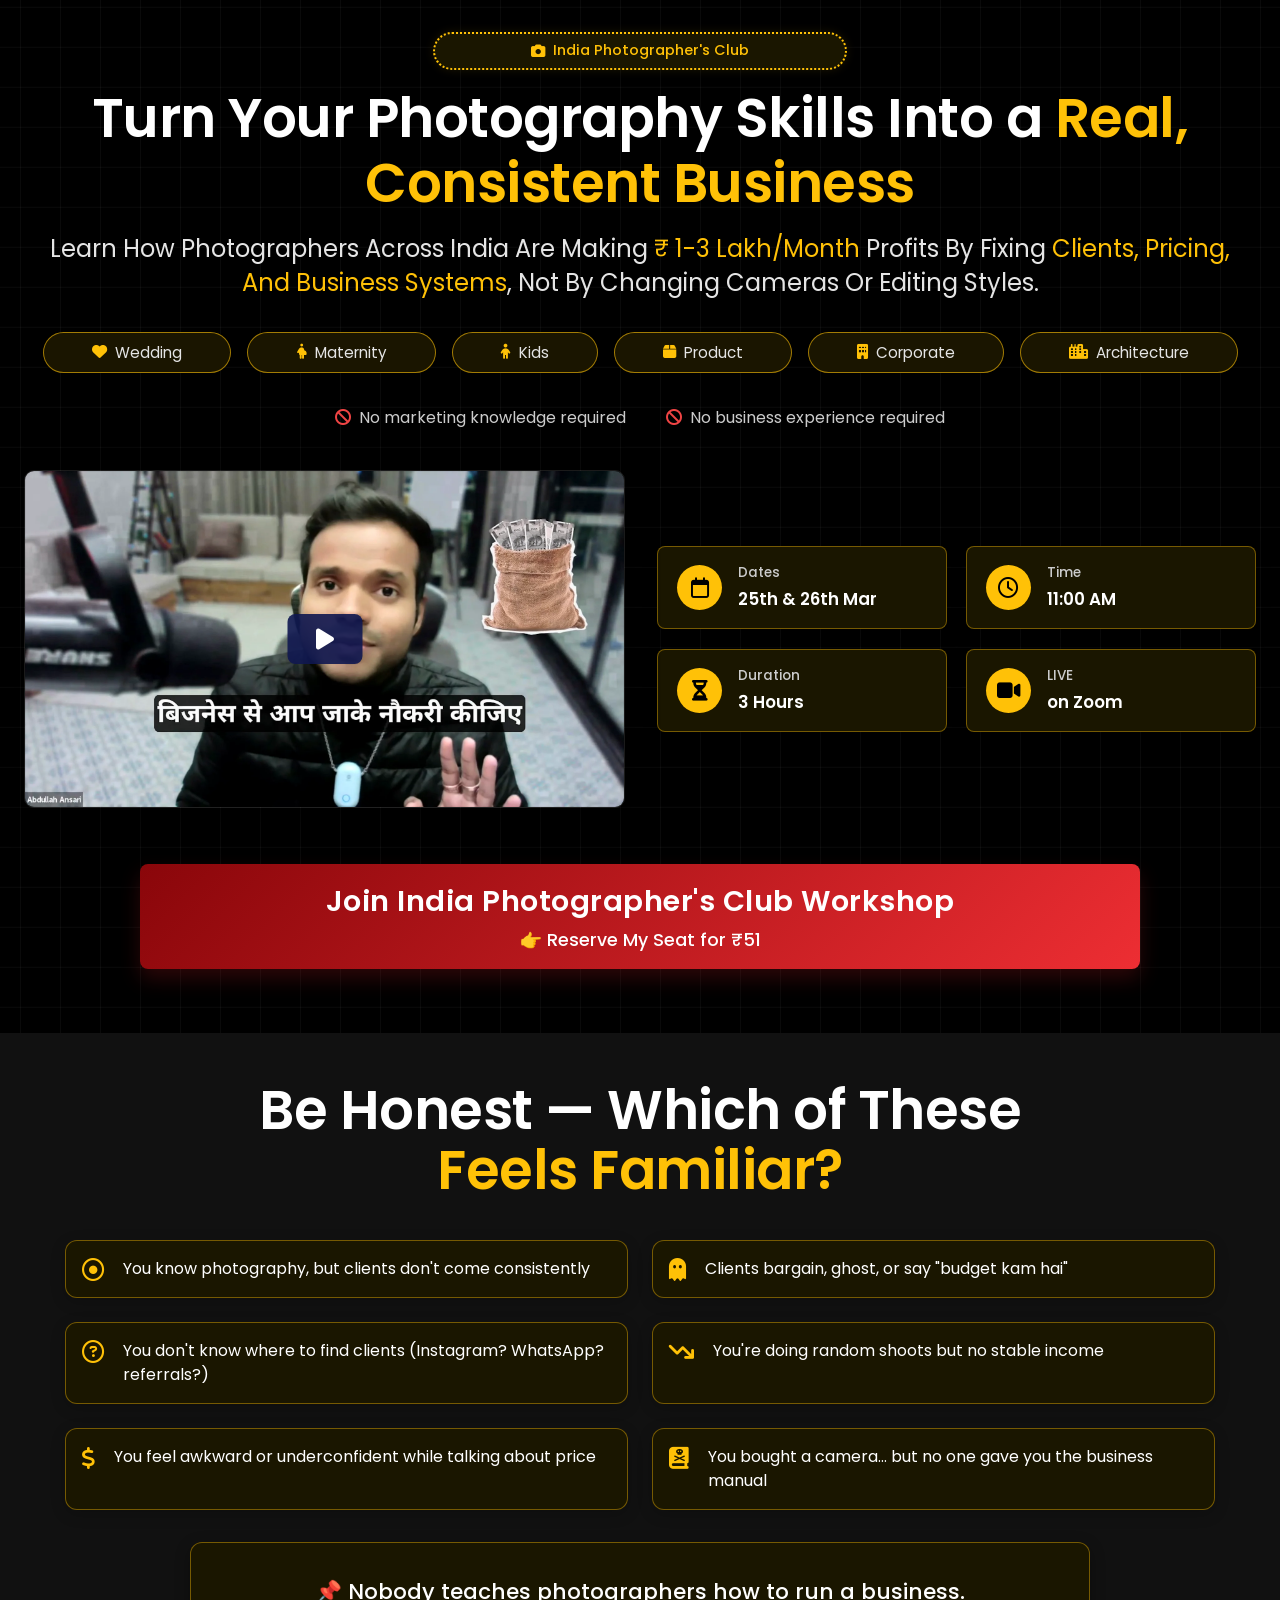
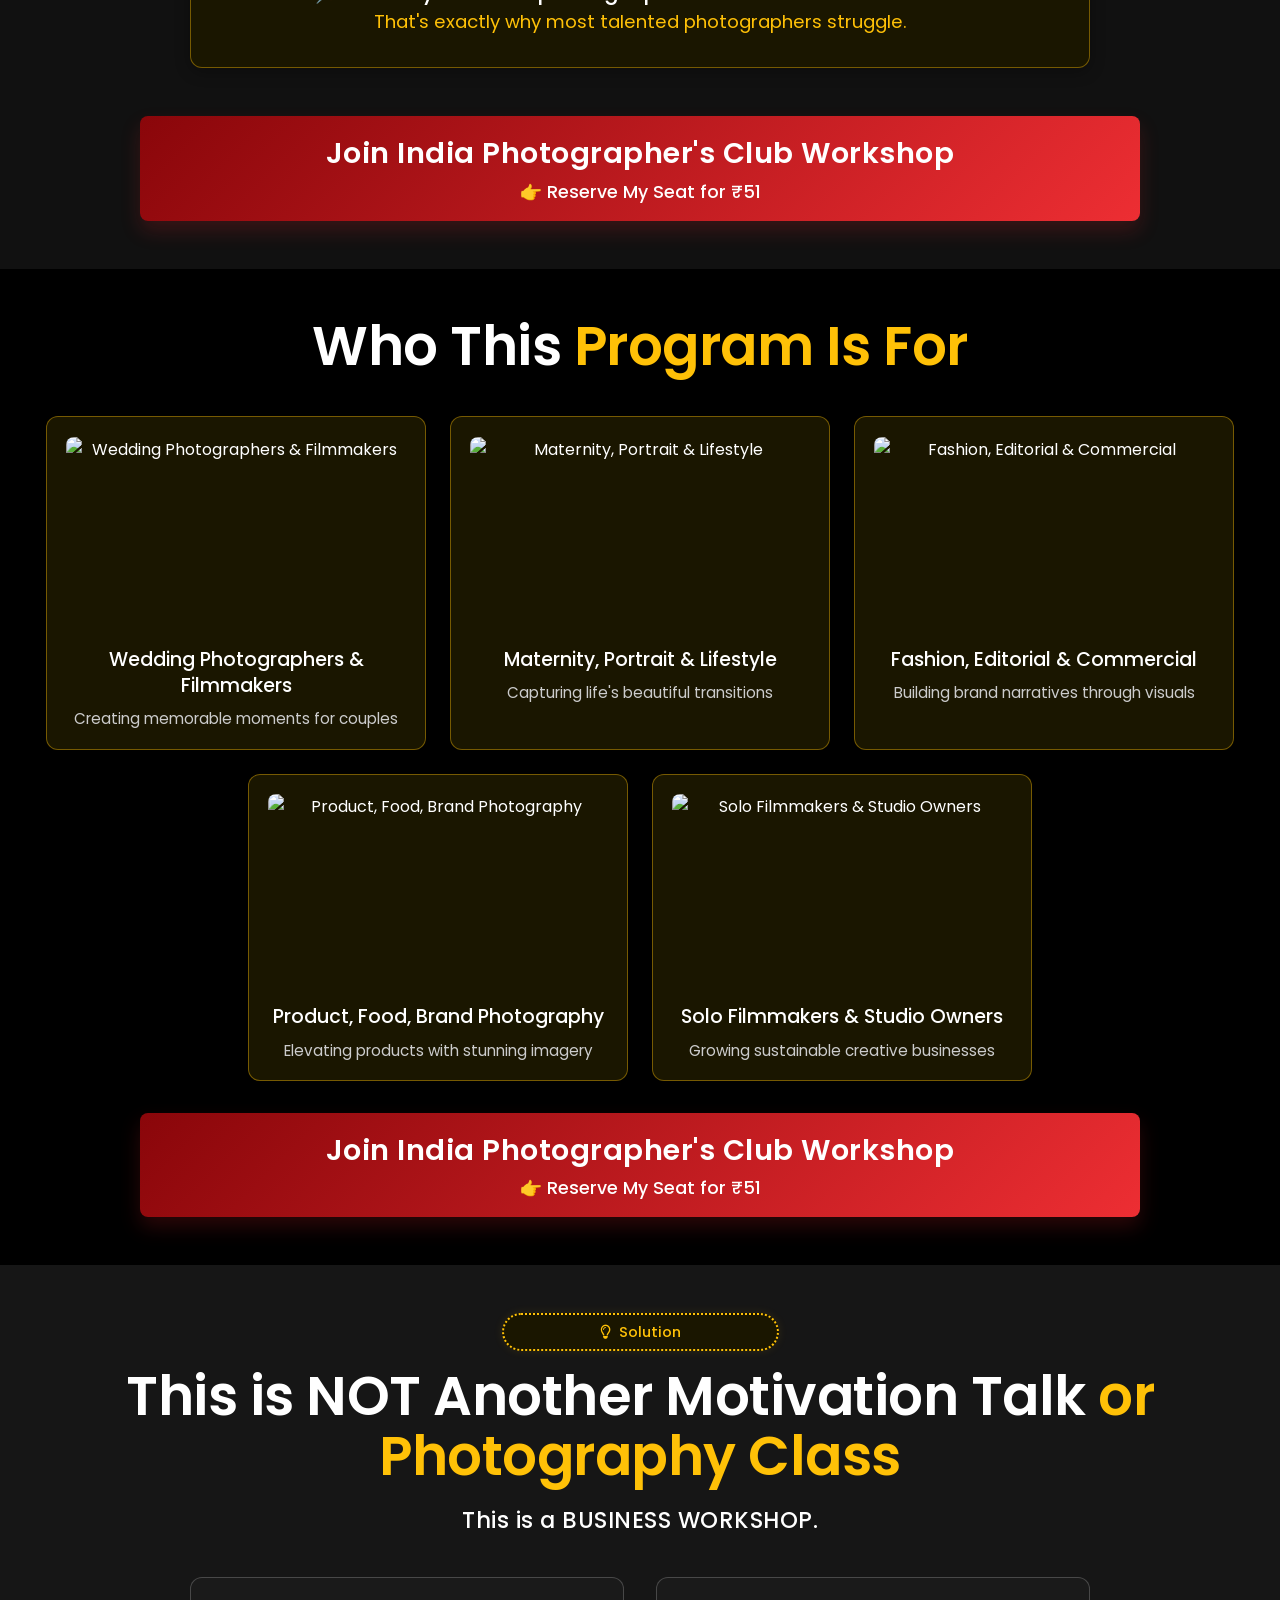
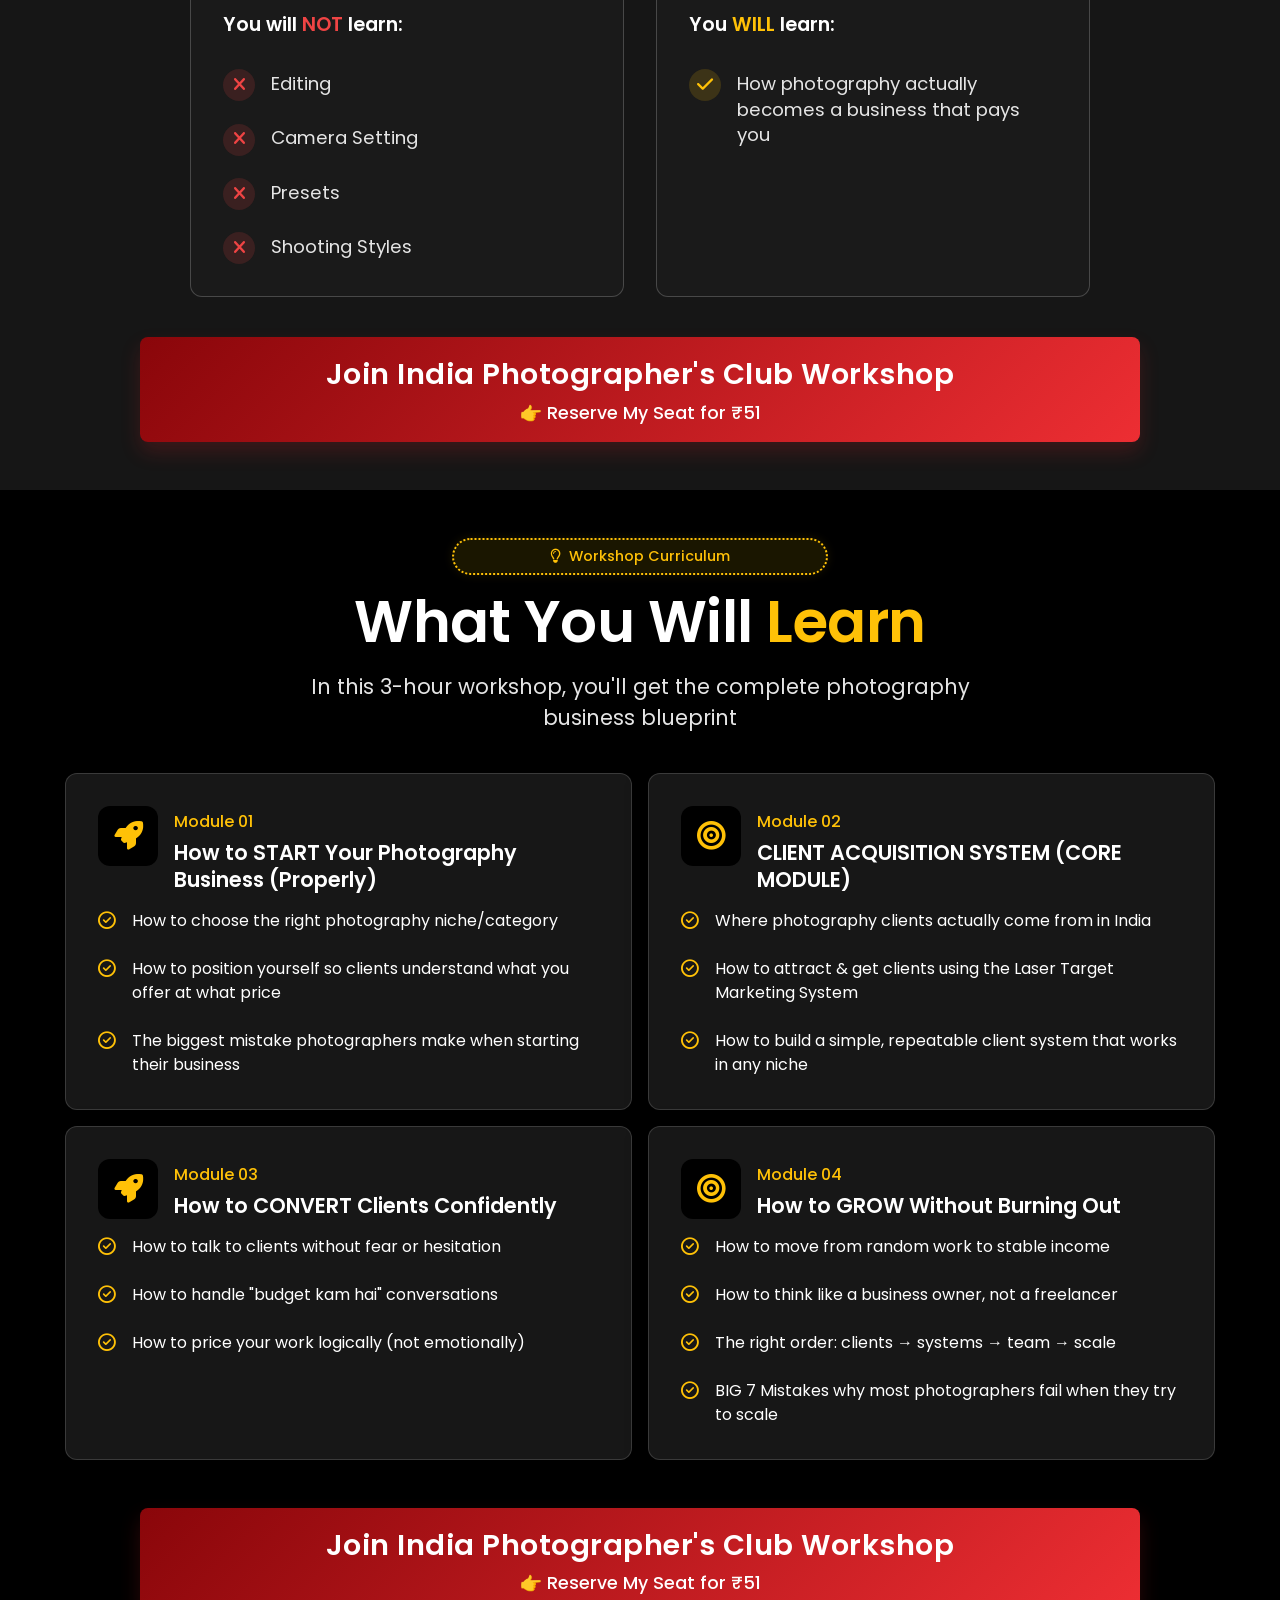
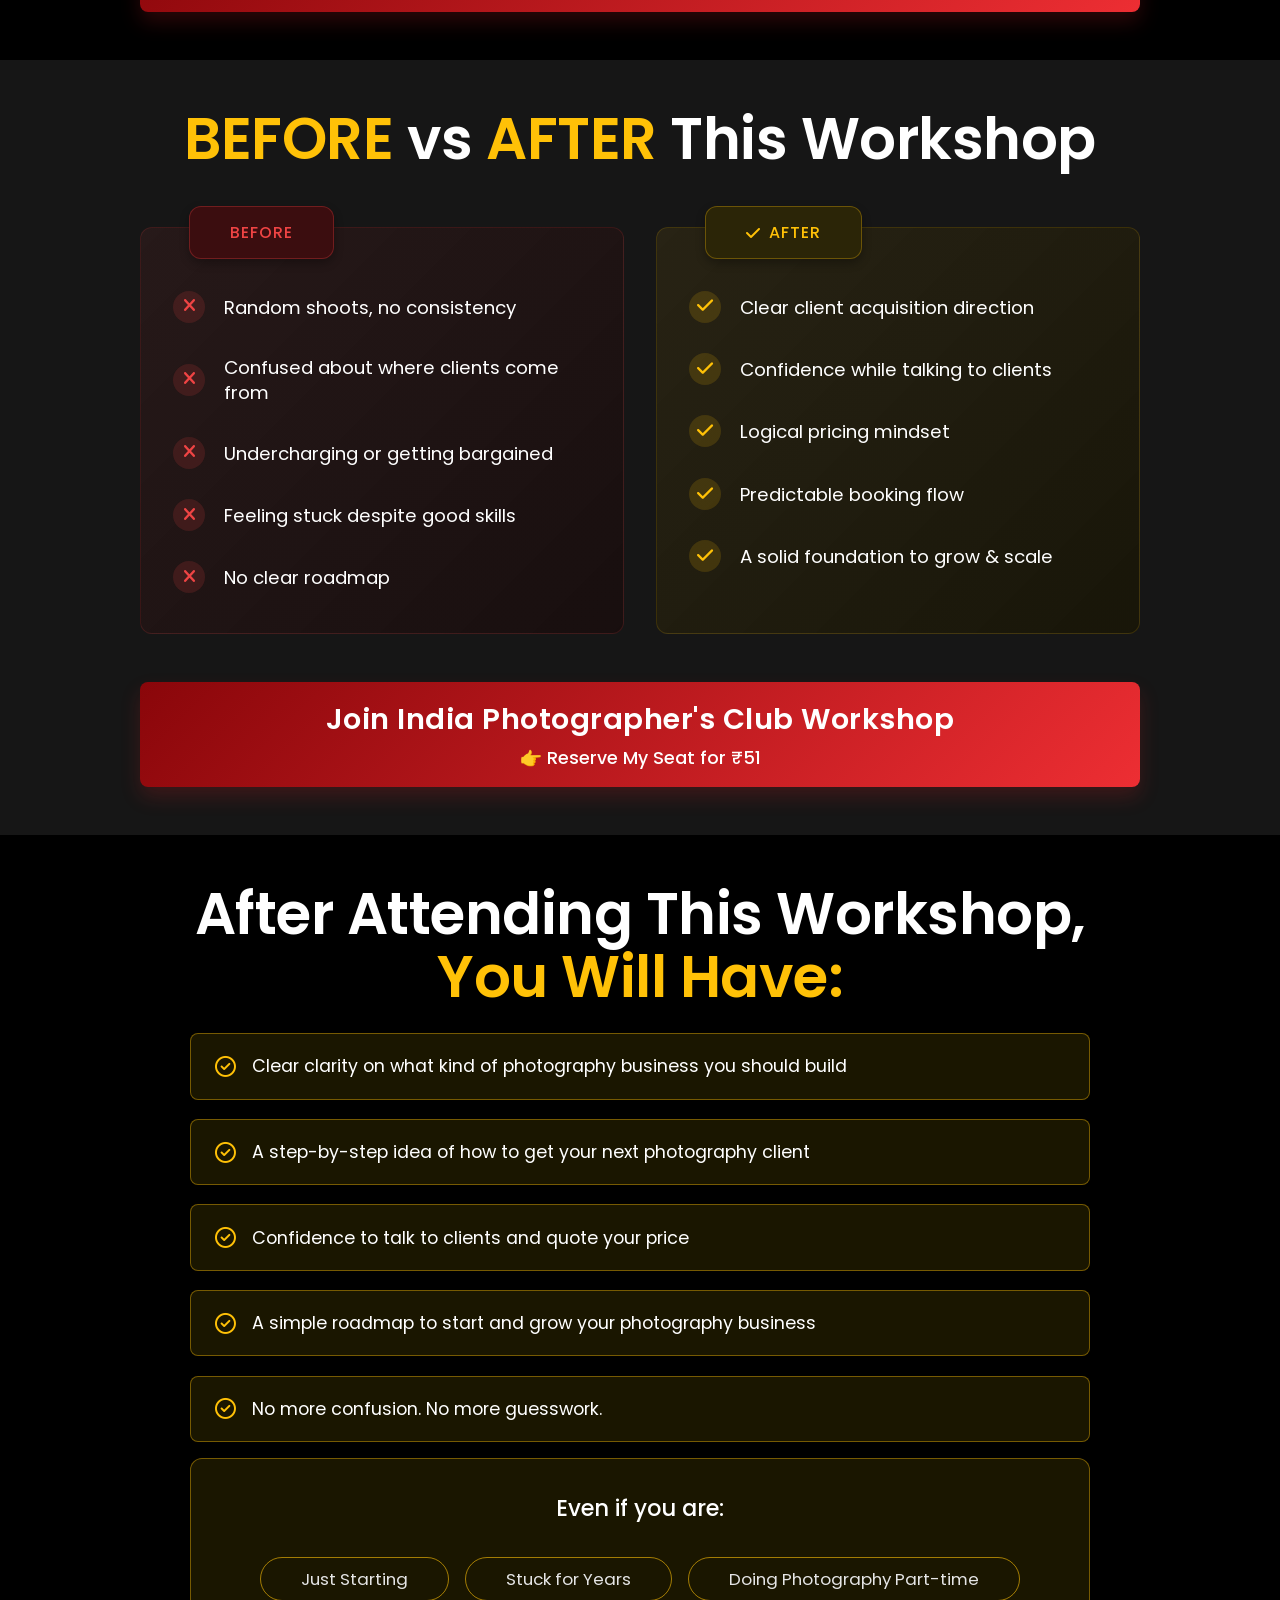
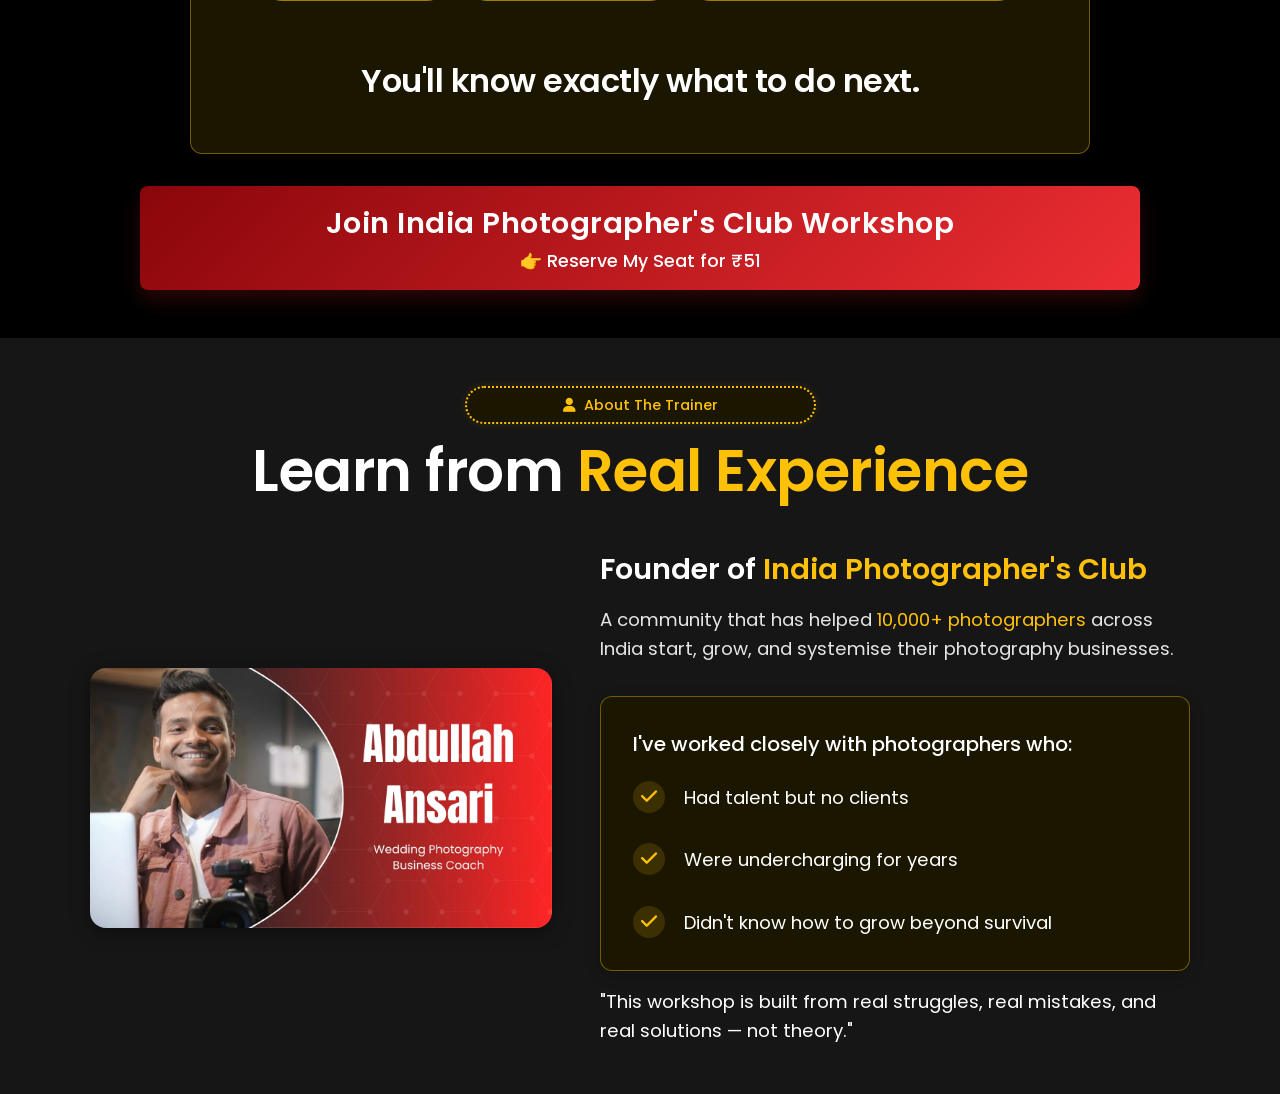
==== index.html @ 617d676e "c" ====
<!DOCTYPE html>
<html lang="en">
<head>
    <meta charset="UTF-8">
    <meta name="viewport" content="width=device-width, initial-scale=1.0">
    <title>India Photographer's Club Workshop</title>
    <!-- Fonts -->
    <link rel="preconnect" href="https://fonts.googleapis.com">
    <link rel="preconnect" href="https://fonts.gstatic.com" crossorigin>
    <link href="https://fonts.googleapis.com/css2?family=Poppins:wght@300;400;500;600;700;800&display=swap" rel="stylesheet">
    <!-- Icons -->
    <link rel="stylesheet" href="https://cdnjs.cloudflare.com/ajax/libs/font-awesome/6.4.0/css/all.min.css">
    <!-- CSS -->
    <link rel="stylesheet" href="style.css">
</head>
<body>
    <header class="hero-section">
        <div class="container">
            <!-- Top Badge -->
            <div class="top-badge">
                <i class="fa-solid fa-camera"></i> India Photographer's Club
            </div>
            
            <!-- Main Heading -->
            <h1 class="main-heading">
                Turn Your Photography Skills Into a <span class="highlight">Real, Consistent Business</span>
            </h1>
            
            <!-- Subheading -->
            <p class="sub-heading">
                Learn How Photographers Across India Are Making <span class="highlight">₹ 1-3 Lakh/Month</span> Profits By Fixing <span class="highlight">Clients, Pricing, And Business Systems</span>, Not By Changing Cameras Or Editing Styles.
            </p>
            
            <!-- Category Chips -->
            <div class="categories">
                <span class="category-chip"><i class="fa-solid fa-heart"></i> Wedding</span>
                <span class="category-chip"><i class="fa-solid fa-person-pregnant"></i> Maternity</span>
                <span class="category-chip"><i class="fa-solid fa-child"></i> Kids</span>
                <span class="category-chip"><i class="fa-solid fa-box"></i> Product</span>
                <span class="category-chip"><i class="fa-solid fa-building"></i> Corporate</span>
                <span class="category-chip"><i class="fa-solid fa-city"></i> Architecture</span>
            </div>
            
            <!-- Requirements / Pointers -->
            <div class="requirements">
                <span class="req-item"><i class="fa-solid fa-ban text-red"></i> No marketing knowledge required</span>
                <span class="req-item"><i class="fa-solid fa-ban text-red"></i> No business experience required</span>
            </div>
            
            <!-- Hero Content: Video & Info Cards -->
            <div class="hero-content">
                <!-- Video Container (Left) -->
                <div class="video-container" id="video-container">
                    <!-- Add your YouTube embed link in the data-video-url attribute below -->
                    <!-- Example: data-video-url="https://www.youtube.com/embed/YOUR_VIDEO_ID" -->
                    <div class="video-thumbnail" id="video-thumbnail" data-video-url="">
                        <!-- Placeholder Image -->
                        <img src="/thumb.webp" alt="Video Placeholder" id="video-placeholder">
                        <div class="play-button" id="play-button">
                            <i class="fa-solid fa-play"></i>
                        </div>
                    </div>
                </div>
                
                <!-- Info Cards (Right) -->
                <div class="info-cards">
                    <div class="info-card">
                        <div class="icon-wrapper"><i class="fa-regular fa-calendar" style="color:#000;"></i></div>
                        <div class="card-text">
                            <span class="label">Dates</span>
                            <span class="value">25th & 26th Mar</span>
                        </div>
                    </div>
                    <div class="info-card">
                        <div class="icon-wrapper"><i class="fa-regular fa-clock" style="color:#000;"></i></div>
                        <div class="card-text">
                            <span class="label">Time</span>
                            <span class="value">11:00 AM</span>
                        </div>
                    </div>
                    <div class="info-card">
                        <div class="icon-wrapper"><i class="fa-solid fa-hourglass-half" style="color:#000;"></i></div>
                        <div class="card-text">
                            <span class="label">Duration</span>
                            <span class="value">3 Hours</span>
                        </div>
                    </div>
                    <div class="info-card">
                        <div class="icon-wrapper"><i class="fa-solid fa-video" style="color:#000;"></i></div>
                        <div class="card-text">
                            <span class="label">LIVE</span>
                            <span class="value">on Zoom</span>
                        </div>
                    </div>
                </div>
            </div>
            
            <!-- CTA Button -->
            <div class="cta-container">
                <button class="cta-button">
                    <span class="btn-title">Join India Photographer's Club Workshop</span>
                    <span class="btn-subtitle">👉 Reserve My Seat for ₹51</span>
                </button>
            </div>
        </div>
    </header>

    <!-- Section 2: Familiar Section -->
    <section class="familiar-section">
        <div class="container container-familiar">
            <h2 class="section-heading">
                Be Honest — Which of These<br>
                <span class="highlight">Feels Familiar?</span>
            </h2>

            <!-- Grid of 6 Cards -->
            <div class="familiar-grid">
                <div class="familiar-card">
                    <i class="fa-regular fa-circle-dot"></i>
                    <p>You know photography, but clients don't come consistently</p>
                </div>
                <div class="familiar-card">
                    <i class="fa-solid fa-ghost"></i>
                    <p>Clients bargain, ghost, or say "budget kam hai"</p>
                </div>
                <div class="familiar-card">
                    <i class="fa-regular fa-circle-question"></i>
                    <p>You don't know where to find clients (Instagram? WhatsApp? referrals?)</p>
                </div>
                <div class="familiar-card">
                    <i class="fa-solid fa-arrow-trend-down"></i>
                    <p>You're doing random shoots but no stable income</p>
                </div>
                <div class="familiar-card">
                    <i class="fa-solid fa-dollar-sign"></i>
                    <p>You feel awkward or underconfident while talking about price</p>
                </div>
                <div class="familiar-card">
                    <i class="fa-solid fa-book-skull"></i>
                    <p>You bought a camera… but no one gave you the business manual</p>
                </div>
            </div>

            <!-- Highlight Box -->
            <div class="highlight-box">
                <p class="box-main">📌 Nobody teaches photographers how to run a business.</p>
                <p class="box-sub">That's exactly why most talented photographers struggle.</p>
            </div>

            <!-- CTA Button -->
            <div class="cta-container" style="margin-top: 2rem;">
                <!-- Reusing the exact same CTA button style -->
                <button class="cta-button">
                    <span class="btn-title">Join India Photographer's Club Workshop</span>
                    <span class="btn-subtitle">👉 Reserve My Seat for ₹51</span>
                </button>
            </div>
        </div>
    </section>

    <!-- Section 3: Who This Program Is For -->
    <section class="who-section">
        <div class="container container-who">
            <h2 class="section-heading">
                Who This <span class="highlight">Program Is For</span>
            </h2>

            <div class="who-grid-wrapper">
                <!-- Card 1 -->
                <div class="who-card">
                    <div class="card-img">
                        <img src="https://images.unsplash.com/photo-1511285560929-80b456fea0bc?auto=format&fit=crop&w=400&q=80" alt="Wedding Photographers & Filmmakers">
                    </div>
                    <div class="card-content">
                        <h3>Wedding Photographers & Filmmakers</h3>
                        <p>Creating memorable moments for couples</p>
                    </div>
                </div>
                <!-- Card 2 -->
                <div class="who-card">
                    <div class="card-img">
                        <img src="https://images.unsplash.com/photo-1531746020798-e6953c6e8e04?auto=format&fit=crop&w=400&q=80" alt="Maternity, Portrait & Lifestyle">
                    </div>
                    <div class="card-content">
                        <h3>Maternity, Portrait & Lifestyle</h3>
                        <p>Capturing life's beautiful transitions</p>
                    </div>
                </div>
                <!-- Card 3 -->
                <div class="who-card">
                    <div class="card-img">
                        <img src="https://images.unsplash.com/photo-1483985988355-763728e1935b?auto=format&fit=crop&w=400&q=80" alt="Fashion, Editorial & Commercial">
                    </div>
                    <div class="card-content">
                        <h3>Fashion, Editorial & Commercial</h3>
                        <p>Building brand narratives through visuals</p>
                    </div>
                </div>
                <!-- Card 4 -->
                <div class="who-card">
                    <div class="card-img">
                        <img src="https://images.unsplash.com/photo-1542038784456-1ea8e935640e?auto=format&fit=crop&w=400&q=80" alt="Product, Food, Brand Photography">
                    </div>
                    <div class="card-content">
                        <h3>Product, Food, Brand Photography</h3>
                        <p>Elevating products with stunning imagery</p>
                    </div>
                </div>
                <!-- Card 5 -->
                <div class="who-card">
                    <div class="card-img">
                        <img src="https://images.unsplash.com/photo-1589133446522-fb3996cdce10?auto=format&fit=crop&w=400&q=80" alt="Solo Filmmakers & Studio Owners">
                    </div>
                    <div class="card-content">
                        <h3>Solo Filmmakers & Studio Owners</h3>
                        <p>Growing sustainable creative businesses</p>
                    </div>
                </div>
            </div>
               <!-- CTA Button -->
            <div class="cta-container" style="margin-top: 2rem;">
                <!-- Reusing the exact same CTA button style -->
                <button class="cta-button">
                    <span class="btn-title">Join India Photographer's Club Workshop</span>
                    <span class="btn-subtitle">👉 Reserve My Seat for ₹51</span>
                </button>
            </div>
        </div>
    </section>

    <!-- Section 4: Solution Section -->
    <section class="solution-section">
        <div class="container container-solution">
            <!-- Top Badge Centered -->
            <div class="top-badge badge-center">
                <i class="fa-regular fa-lightbulb"></i> Solution
            </div>

            <!-- Main Heading -->
            <h2 class="section-heading solution-heading">
                This is NOT Another Motivation Talk <span class="highlight">or<br>Photography Class</span>
            </h2>

            <!-- Subheading -->
            <p class="solution-subheading">
                This is a BUSINESS WORKSHOP.
            </p>

            <!-- Comparison Grid -->
            <div class="comparison-grid">
                <!-- Left Card (NOT Learn) -->
                <div class="compare-card">
                    <h3 class="compare-title">You will <span class="text-red-title">NOT</span> learn:</h3>
                    <ul class="compare-list">
                        <li><span class="icon-circle icon-not"><i class="fa-solid fa-xmark"></i></span> Editing</li>
                        <li><span class="icon-circle icon-not"><i class="fa-solid fa-xmark"></i></span> Camera Setting</li>
                        <li><span class="icon-circle icon-not"><i class="fa-solid fa-xmark"></i></span> Presets</li>
                        <li><span class="icon-circle icon-not"><i class="fa-solid fa-xmark"></i></span> Shooting Styles</li>
                    </ul>
                </div>

                <!-- Right Card (WILL Learn) -->
                <div class="compare-card">
                    <h3 class="compare-title">You <span class="text-yellow-title">WILL</span> learn:</h3>
                    <ul class="compare-list">
                        <li><span class="icon-circle icon-will"><i class="fa-solid fa-check"></i></span> How photography actually becomes a business that pays you</li>
                    </ul>
                </div>
            </div>

            <!-- CTA Button -->
            <div class="cta-container" style="margin-top: 1rem;">
                <button class="cta-button">
                    <span class="btn-title">Join India Photographer's Club Workshop</span>
                    <span class="btn-subtitle">👉 Reserve My Seat for ₹51</span>
                </button>
            </div>
        </div>
    </section>

    <!-- Section 5: Curriculum Section -->
    <section class="curriculum-section">
        <div class="container container-curriculum">
            <!-- Top Badge Centered -->
            <div class="top-badge badge-center">
                <i class="fa-regular fa-lightbulb"></i> Workshop Curriculum
            </div>

            <!-- Main Heading -->
            <h2 class="section-heading curriculum-heading">
                What You Will <span class="highlight">Learn</span>
            </h2>

            <!-- Subheading -->
            <p class="curriculum-subheading">
                In this 3-hour workshop, you'll get the complete photography business blueprint
            </p>

            <!-- Grid of 4 Modules -->
            <div class="curriculum-grid">
                <!-- Module 01 -->
                <div class="module-card">
                    <div class="module-header">
                        <div class="module-icon">
                            <i class="fa-solid fa-rocket"></i>
                        </div>
                        <div class="module-title-wrap">
                            <span class="module-number">Module 01</span>
                            <h3 class="module-title">How to START Your Photography Business (Properly)</h3>
                        </div>
                    </div>
                    <ul class="module-list">
                        <li><i class="fa-regular fa-circle-check text-yellow"></i> How to choose the right photography niche/category</li>
                        <li><i class="fa-regular fa-circle-check text-yellow"></i> How to position yourself so clients understand what you offer at what price</li>
                        <li><i class="fa-regular fa-circle-check text-yellow"></i> The biggest mistake photographers make when starting their business</li>
                    </ul>
                </div>

                <!-- Module 02 -->
                <div class="module-card">
                    <div class="module-header">
                        <div class="module-icon">
                            <i class="fa-solid fa-bullseye"></i>
                        </div>
                        <div class="module-title-wrap">
                            <span class="module-number">Module 02</span>
                            <h3 class="module-title">CLIENT ACQUISITION SYSTEM (CORE MODULE)</h3>
                        </div>
                    </div>
                    <ul class="module-list">
                        <li><i class="fa-regular fa-circle-check text-yellow"></i> Where photography clients actually come from in India</li>
                        <li><i class="fa-regular fa-circle-check text-yellow"></i> How to attract &amp; get clients using the Laser Target Marketing System</li>
                        <li><i class="fa-regular fa-circle-check text-yellow"></i> How to build a simple, repeatable client system that works in any niche</li>
                    </ul>
                </div>

                <!-- Module 03 -->
                <div class="module-card">
                    <div class="module-header">
                        <div class="module-icon">
                            <i class="fa-solid fa-rocket"></i>
                        </div>
                        <div class="module-title-wrap">
                            <span class="module-number">Module 03</span>
                            <h3 class="module-title">How to CONVERT Clients Confidently</h3>
                        </div>
                    </div>
                    <ul class="module-list">
                        <li><i class="fa-regular fa-circle-check text-yellow"></i> How to talk to clients without fear or hesitation</li>
                        <li><i class="fa-regular fa-circle-check text-yellow"></i> How to handle "budget kam hai" conversations</li>
                        <li><i class="fa-regular fa-circle-check text-yellow"></i> How to price your work logically (not emotionally)</li>
                    </ul>
                </div>

                <!-- Module 04 -->
                <div class="module-card">
                    <div class="module-header">
                        <div class="module-icon">
                            <i class="fa-solid fa-bullseye"></i>
                        </div>
                        <div class="module-title-wrap">
                            <span class="module-number">Module 04</span>
                            <h3 class="module-title">How to GROW Without Burning Out</h3>
                        </div>
                    </div>
                    <ul class="module-list">
                        <li><i class="fa-regular fa-circle-check text-yellow"></i> How to move from random work to stable income</li>
                        <li><i class="fa-regular fa-circle-check text-yellow"></i> How to think like a business owner, not a freelancer</li>
                        <li><i class="fa-regular fa-circle-check text-yellow"></i> The right order: clients &rarr; systems &rarr; team &rarr; scale</li>
                        <li><i class="fa-regular fa-circle-check text-yellow"></i> BIG 7 Mistakes why most photographers fail when they try to scale</li>
                    </ul>
                </div>
            </div>

            <!-- CTA Button -->
            <div class="cta-container" style="margin-top: 1rem;">
                <button class="cta-button">
                    <span class="btn-title">Join India Photographer's Club Workshop</span>
                    <span class="btn-subtitle">👉 Reserve My Seat for ₹51</span>
                </button>
            </div>
        </div>
    </section>

    <!-- Section 6: Before vs After Section -->
    <section class="before-after-section">
        <div class="container container-before-after">
            <!-- Main Heading -->
            <h2 class="section-heading ba-heading">
                <span class="highlight">BEFORE</span> vs <span class="highlight">AFTER</span> This Workshop
            </h2>

            <div class="ba-grid">
                <!-- BEFORE Card -->
                <div class="ba-card ba-card-red">
                    <div class="ba-badge badge-red">BEFORE</div>
                    <ul class="ba-list">
                        <li><span class="icon-circle icon-red-dark"><i class="fa-solid fa-xmark"></i></span> Random shoots, no consistency</li>
                        <li><span class="icon-circle icon-red-dark"><i class="fa-solid fa-xmark"></i></span> Confused about where clients come from</li>
                        <li><span class="icon-circle icon-red-dark"><i class="fa-solid fa-xmark"></i></span> Undercharging or getting bargained</li>
                        <li><span class="icon-circle icon-red-dark"><i class="fa-solid fa-xmark"></i></span> Feeling stuck despite good skills</li>
                        <li><span class="icon-circle icon-red-dark"><i class="fa-solid fa-xmark"></i></span> No clear roadmap</li>
                    </ul>
                </div>

                <!-- AFTER Card -->
                <div class="ba-card ba-card-yellow">
                    <div class="ba-badge badge-yellow"><i class="fa-solid fa-check"></i> AFTER</div>
                    <ul class="ba-list">
                        <li><span class="icon-circle icon-yellow-dark"><i class="fa-solid fa-check"></i></span> Clear client acquisition direction</li>
                        <li><span class="icon-circle icon-yellow-dark"><i class="fa-solid fa-check"></i></span> Confidence while talking to clients</li>
                        <li><span class="icon-circle icon-yellow-dark"><i class="fa-solid fa-check"></i></span> Logical pricing mindset</li>
                        <li><span class="icon-circle icon-yellow-dark"><i class="fa-solid fa-check"></i></span> Predictable booking flow</li>
                        <li><span class="icon-circle icon-yellow-dark"><i class="fa-solid fa-check"></i></span> A solid foundation to grow &amp; scale</li>
                    </ul>
                </div>
            </div>

            <!-- CTA Button -->
            <div class="cta-container" style="margin-top: 2rem;">
                <button class="cta-button">
                    <span class="btn-title">Join India Photographer's Club Workshop</span>
                    <span class="btn-subtitle">👉 Reserve My Seat for ₹51</span>
                </button>
            </div>
        </div>
    </section>

    <!-- Section 7: Outcomes Section -->
    <section class="outcomes-section">
        <div class="container container-outcomes">
             <!-- Main Heading -->
            <h2 class="section-heading ba-heading Workshop">
                <span  >After Attending This Workshop, <span class="highlight"> You Will Have:</span></span> 
            </h2>

            <!-- List of Promises -->
            <div class="outcomes-list">
                <div class="outcome-bar">
                    <i class="fa-regular fa-circle-check"></i>
                    <p>Clear clarity on what kind of photography business you should build</p>
                </div>
                <div class="outcome-bar">
                    <i class="fa-regular fa-circle-check"></i>
                    <p>A step-by-step idea of how to get your next photography client</p>
                </div>
                <div class="outcome-bar">
                    <i class="fa-regular fa-circle-check"></i>
                    <p>Confidence to talk to clients and quote your price</p>
                </div>
                <div class="outcome-bar">
                    <i class="fa-regular fa-circle-check"></i>
                    <p>A simple roadmap to start and grow your photography business</p>
                </div>
                <div class="outcome-bar">
                    <i class="fa-regular fa-circle-check"></i>
                    <p>No more confusion. No more guesswork.</p>
                </div>
            </div>

            <!-- Conclusion Box -->
            <div class="conclusion-box">
                <p class="conclusion-title">Even if you are:</p>
                <div class="status-pills">
                    <span class="status-pill">Just Starting</span>
                    <span class="status-pill">Stuck for Years</span>
                    <span class="status-pill">Doing Photography Part-time</span>
                </div>
                <h3 class="conclusion-statement">You'll know exactly what to do next.</h3>
            </div>
               <!-- CTA Button -->
            <div class="cta-container" style="margin-top: 2rem;">
                <button class="cta-button">
                    <span class="btn-title">Join India Photographer's Club Workshop</span>
                    <span class="btn-subtitle">👉 Reserve My Seat for ₹51</span>
                </button>
            </div>
        </div>
    </section>

    <!-- Section 8: About The Trainer Section -->
    <section class="trainer-section">
        <div class="container container-trainer">
            <!-- Top Badge Centered -->
            <div class="top-badge badge-center">
                <i class="fa-solid fa-user"></i> About The Trainer
            </div>

            <!-- Main Heading -->
            <h2 class="section-heading trainer-heading">
                Learn from <span class="highlight">Real Experience</span>
            </h2>

            <!-- 2-Column Layout -->
            <div class="trainer-grid">
                <!-- Left: Trainer Image/Graphic -->
                <div class="trainer-image-wrapper">
                    <!-- Placeholder for the trainer graphic -->
                    <img src="/image.png" alt="Abdullah Ansari - Trainer" class="trainer-img">
                </div>

                <!-- Right: Content -->
                <div class="trainer-content">
                    <h3 class="trainer-title">
                        Founder of <span class="highlight">India Photographer's Club</span>
                    </h3>
                    <p class="trainer-desc">
                        A community that has helped <span class="highlight">10,000+ photographers</span> across India start, grow, and systemise their photography businesses.
                    </p>

                    <!-- Experience Box -->
                    <div class="experience-box">
                        <p class="experience-title">I've worked closely with photographers who:</p>
                        <ul class="ba-list experience-list">
                            <li><span class="icon-circle icon-yellow-dark"><i class="fa-solid fa-check"></i></span> Had talent but no clients</li>
                            <li><span class="icon-circle icon-yellow-dark"><i class="fa-solid fa-check"></i></span> Were undercharging for years</li>
                            <li><span class="icon-circle icon-yellow-dark"><i class="fa-solid fa-check"></i></span> Didn't know how to grow beyond survival</li>
                        </ul>
                    </div>

                    <p class="trainer-quote">
                        "This workshop is built from real struggles, real mistakes, and real solutions — not theory."
                    </p>
                </div>
            </div>
        </div>
    </section>

    <script src="script.js"></script>
</body>
</html>
---- style.css ----
:root {
  --primary-yellow: #ffc107;
  --bg-dark: #000000;
  --text-main: #ffffff;
  --red-cta: #d92328;
  --red-cta-dark: #a11418;
  --red-icon-color: #ef4444;
}

* {
  margin: 0;
  padding: 0;
  box-sizing: border-box;
  font-family: "Poppins", sans-serif;
}

body {
  background-color: var(--bg-dark);
  color: var(--text-main);
  /* Subtle grid background similar to the screenshot */
  background-image:
    linear-gradient(rgba(255, 255, 255, 0.04) 1px, transparent 1px),
    linear-gradient(90deg, rgba(255, 255, 255, 0.04) 1px, transparent 1px);
  background-size: 40px 40px;
  background-position: center;
  min-height: 100vh;
}

.hero-section {
  padding-top: 2rem;
  padding-bottom: 4rem;
}

.container {
  max-width: 1300px;
  margin: 0 auto;
  padding: 0 1.5rem;
  display: flex;
  flex-direction: column;
  align-items: center;
}

/* Top Badge */
.top-badge {
  background-color: #1a1600;
  border: 2px dotted var(--primary-yellow);
  color: var(--primary-yellow);
  padding: 0.4rem 6rem;
  border-radius: 50px;
  font-size: 0.9rem;
  font-weight: 500;
  margin-bottom: 1rem;
  display: inline-flex;
  align-items: center;
  gap: 0.5rem;
  box-shadow: 0 0 10px rgba(255, 193, 7, 0.1);
}

/* Main Heading */
.main-heading {
  font-size: 3.4rem;
  font-weight: 600;
  text-align: center;
  line-height: 1.2;
  margin-bottom: 1rem;
  max-width: 1200px;
  letter-spacing: -0.5px;
}

.highlight {
  color: var(--primary-yellow);
}

/* Sub-Heading */
.sub-heading {
  font-size: 1.5rem;
  font-weight: 400;
  text-align: center;
  max-width: 1400px;
  line-height: 1.4;
  margin-bottom: 2rem;
  color: #e5e5e5;
}

/* Category Chips */
.categories {
  display: flex;
  flex-wrap: wrap;
  justify-content: center;
  gap: 1rem;
  margin-bottom: 2rem;
  max-width: 1200px;
}

.category-chip {
  border: 1px solid rgba(255, 193, 7, 0.6);
  padding: 0.5rem 3rem;
  border-radius: 50px;
  font-size: 0.95rem;
  background-color: #1a1500; /* Dark brownish-yellow tint */
  color: #e5e5e5;
  display: flex;
  align-items: center;
  gap: 0.5rem;
  transition: all 0.3s ease;
}

.category-chip i {
  color: var(--primary-yellow);
}

.category-chip:hover {
  background-color: rgba(255, 193, 7, 0.15);
  border-color: var(--primary-yellow);
}

/* Requirements */
.requirements {
  display: flex;
  flex-wrap: wrap;
  justify-content: center;
  gap: 2.5rem;
  margin-bottom: 2.5rem;
  font-size: 1rem;
  color: #ccc;
}

.req-item {
  display: flex;
  align-items: center;
  gap: 0.5rem;
}

.text-red {
  color: var(--red-icon-color);
  font-size: 1rem;
}

/* Hero Content Grid (Video + Info Cards) */
.hero-content {
  display: flex;
  width: 100%;
  gap: 2rem;
  margin-bottom: 2.5rem;
  align-items: stretch;
}

/* Left: Video */
.video-container {
  flex: 1;
  border-radius: 10px;
  overflow: hidden;
  position: relative;
  border: 1px solid rgba(255, 255, 255, 0.1);
  box-shadow: 0 10px 30px rgba(0, 0, 0, 0.5);
}

.video-thumbnail {
  width: 100%;
  height: 100%;
  position: relative;
  min-height: 250px;
}

.video-thumbnail img {
  width: 100%;
  height: 100%;
  object-fit: cover;
  display: block;
}

.play-button {
  position: absolute;
  top: 50%;
  left: 50%;
  transform: translate(-50%, -50%);
  background-color: rgba(16, 24, 80, 0.9); /* Dark blue like the screen */
  width: 75px;
  height: 50px;
  border-radius: 8px;
  display: flex;
  align-items: center;
  justify-content: center;
  cursor: pointer;
  transition:
    transform 0.2s,
    background-color 0.2s;
}

.play-button:hover {
  transform: translate(-50%, -50%) scale(1.05);
  background-color: rgba(20, 30, 100, 1);
}

.play-button i {
  color: white;
  font-size: 1.5rem;
}

/* Right: Info Cards */
.info-cards {
  flex: 1;
  display: grid;
  grid-template-columns: 1fr 1fr;
  gap: 1.2rem;
  align-content: center;
}

.info-card {
  background-color: #1a1600; /* Dark brownish tint */
  border: 1px solid rgba(255, 193, 7, 0.4);
  border-radius: 8px;
  padding: 1rem 1.2rem;
  display: flex;
  align-items: center;
  gap: 1rem;
  box-shadow: 0 4px 15px rgba(0, 0, 0, 0.2);
}

.icon-wrapper {
  background-color: var(--primary-yellow);
  width: 45px;
  height: 45px;
  border-radius: 50%;
  display: flex;
  align-items: center;
  justify-content: center;
  flex-shrink: 0;
}

.icon-wrapper i {
  color: #000;
  font-size: 1.3rem;
}

.card-text {
  display: flex;
  flex-direction: column;
}

.card-text .label {
  font-size: 0.85rem;
  font-weight: 500;
  color: #ccc;
  margin-bottom: 0.2rem;
}

.card-text .value {
  font-size: 1.05rem;
  font-weight: 600;
  color: #fff;
}

/* CTA Button */
.cta-container {
  width: 100%;
  display: flex;
  justify-content: center;
  margin-top: 1rem;
}

.cta-button {
  background: linear-gradient(-45deg, #ed2e33, #8a060a, #ed2e33, #8a060a);
  background-size: 300% 300%;
  animation:
    gradientMove 4s ease infinite,
    shakeLeftRight 2.5s ease-in-out infinite;
  color: white;
  border: none;
  border-radius: 8px;
  padding: 1rem 2rem;
  width: 100%;
  max-width: 1000px;
  cursor: pointer;
  display: flex;
  flex-direction: column;
  align-items: center;
  justify-content: center;
  gap: 0.2rem;
  box-shadow: 0 10px 20px rgba(217, 35, 40, 0.2);
  transition: box-shadow 0.2s;
}

@keyframes gradientMove {
  0% {
    background-position: 0% 50%;
  }
  50% {
    background-position: 100% 50%;
  }
  100% {
    background-position: 0% 50%;
  }
}

@keyframes shakeLeftRight {
  0% {
    transform: translateX(0);
  }
  25% {
    transform: translateX(-4px);
  }
  75% {
    transform: translateX(4px);
  }
  100% {
    transform: translateX(0);
  }
}

.btn-title {
  font-size: 1.8rem;
  font-weight: 600;
  letter-spacing: 0.5px;
}

.btn-subtitle {
  font-size: 1.1rem;
  font-weight: 500;
  color: rgb(255, 255, 255);
}

/* Responsive adjustments */
@media (max-width: 900px) {
  .main-heading {
    font-size: 2.2rem;
  }

  .hero-content {
    flex-direction: column;
  }

  .video-thumbnail {
    height: 350px;
  }
}

@media (max-width: 600px) {
  .main-heading {
    font-size: 1.8rem;
  }

  .info-cards {
    grid-template-columns: 1fr;
  }

  .cta-button {
    padding: 1rem;
  }

  .btn-title {
    font-size: 1.2rem;
  }
}

/* --- Section 2: Familiar Section --- */
.familiar-section {
  padding: 3rem 0;
  background-color: #111; /* Slightly lighter dark background to differentiate sections */
}

/* Override container properties just for this section if needed */
.container-familiar {
  align-items: center;
}

.section-heading {
  font-size: 3.4rem;
  font-weight: 600;
  text-align: center;
  line-height: 1.1;
  margin-bottom: 2.5rem;
  letter-spacing: -0.5px;
   
}

.familiar-grid {
  display: grid;
  grid-template-columns: 1fr 1fr;
  gap: 1.5rem;
  width: 100%;
  max-width: 1150px;
  margin-bottom: 2rem;
}

.familiar-card {
  background-color: #1a1600;
  border: 1px solid rgba(255, 193, 7, 0.4);
  border-radius: 12px;
  padding: 1rem 1rem;
  display: flex;
  align-items: flex-start;
  gap: 1.2rem;
  box-shadow: 0 4px 15px rgba(0, 0, 0, 0.2);
  transition:
    transform 0.2s,
    box-shadow 0.2s;
}

.familiar-card:hover {
  transform: translateY(-2px);
  box-shadow: 0 6px 20px rgba(255, 193, 7, 0.1);
}

.familiar-card i {
  color: var(--primary-yellow);
  font-size: 1.4rem;
  margin-top: 0.1rem;
  flex-shrink: 0;
}

.familiar-card p {
  font-size: 1rem;
  color: #fff;
  line-height: 1.5;
  font-weight: 400;
}

.highlight-box {
  background-color: #1a1600;
  border: 1px solid rgba(255, 193, 7, 0.4);
  border-radius: 12px;
  padding: 2rem;
  width: 100%;
  max-width: 900px;
  text-align: center;
  margin-bottom: 1rem;
  box-shadow: 0 4px 15px rgba(0, 0, 0, 0.3);
}

.highlight-box .box-main {
  font-size: 1.35rem;
  color: #fff;

  font-weight: 500;
}

.highlight-box .box-sub {
  font-size: 1.15rem;
  color: var(--primary-yellow);
  font-weight: 400;
}

@media (max-width: 900px) {
  .section-heading {
    font-size: 2.5rem;
  }
}

@media (max-width: 768px) {
  .familiar-grid {
    grid-template-columns: 1fr;
  }
  .familiar-card {
    padding: 1.5rem;
  }
  .section-heading {
    font-size: 2.2rem;
  }
}

/* --- Section 4: Solution Section --- */
.solution-section {
  padding: 3rem 0;
  background-color: #161616; /* slightly different black background */
}

.container-solution {
  align-items: center;
}

.badge-center {
  margin-bottom: 1rem;
}

.solution-heading {
  font-size: 3.4rem;
  margin-bottom: 1rem;
}

.solution-subheading {
  font-size: 1.4rem;
  color: #fff;
  margin-bottom: 2.5rem;
  letter-spacing: 0.5px;
  font-weight: 500;
}

.comparison-grid {
  display: grid;
  grid-template-columns: 1fr 1fr;
  gap: 2rem;
  width: 100%;
  max-width: 900px;
  margin-bottom: 1.5rem;
}

.compare-card {
  background-color: #1a1a1a;
  border: 1px solid rgba(255, 255, 255, 0.2); /* very subtle grey border */
  border-radius: 12px;
  padding: 2rem;
  display: flex;
  flex-direction: column;
}

.compare-title {
  font-size: 1.2rem;
  font-weight: 600;
  color: #fff;
  margin-bottom: 2rem;
}

.text-red-title {
  color: #ef4444;
}

.text-yellow-title {
  color: var(--primary-yellow);
}

.compare-list {
  list-style: none;
  display: flex;
  flex-direction: column;
  gap: 1.5rem;
}

.compare-list li {
  display: flex;
  align-items: flex-start; /* top align for multi-line text */
  gap: 1rem;
  font-size: 1.15rem;
  color: #e5e5e5;
  line-height: 1.4;
}

.icon-circle {
  width: 32px;
  height: 32px;
  border-radius: 50%;
  display: flex;
  align-items: center;
  justify-content: center;
  flex-shrink: 0;
  margin-top: -0.1rem; /* perfectly align with text baseline */
}

.icon-not {
  background-color: rgba(239, 68, 68, 0.15);
  color: #ef4444;
}

.icon-will {
  background-color: rgba(255, 193, 7, 0.15);
  color: var(--primary-yellow);
}

@media (max-width: 800px) {
  .comparison-grid {
    grid-template-columns: 1fr;
  }
}

/* --- Section 3: Who This Program Is For --- */
.who-section {
  padding: 3rem 0;
  background-color: var(--bg-dark);
}

.container-who {
  align-items: center;
}

.who-grid-wrapper {
  display: flex;
  flex-wrap: wrap;
  justify-content: center;
  gap: 1.5rem;
  width: 100%;
  max-width: 1200px;
}

.who-card {
  width: calc(33.333% - 1rem);
  min-width: 300px;
  max-width: 380px;
  background-color: #1a1600;
  border: 1px solid rgba(255, 193, 7, 0.4);
  border-radius: 12px;
  padding: 1.2rem;
  display: flex;
  flex-direction: column;
  align-items: center;
  text-align: center;
  box-shadow: 0 4px 15px rgba(0, 0, 0, 0.2);
  transition:
    transform 0.2s,
    box-shadow 0.2s;
}

.who-card:hover {
  transform: translateY(-2px);
  box-shadow: 0 6px 20px rgba(255, 193, 7, 0.1);
}

.card-img {
  width: 100%;
  border-radius: 8px;
  overflow: hidden;
  margin-bottom: 1.2rem;
  aspect-ratio: 16 / 9;
}

.card-img img {
  width: 100%;
  height: 100%;
  object-fit: cover;
  display: block;
}

.card-content h3 {
  font-size: 1.2rem;
  font-weight: 500;
  color: #fff;
  margin-bottom: 0.6rem;
  line-height: 1.35;
}

.card-content p {
  font-size: 0.95rem;
  color: #ccc;
  line-height: 1.4;
  font-weight: 400;
}

@media (max-width: 900px) {
  .who-card {
    width: calc(50% - 1rem); /* 2 columns on tablet */
  }
}

@media (max-width: 600px) {
  .who-card {
    width: 100%; /* 1 column on mobile */
  }
}

/* --- Section 5: Curriculum Section --- */
.curriculum-section {
  padding: 3rem 0;
  background-color: var(--bg-dark); /* black */
}

.container-curriculum {
  align-items: center;
}

.curriculum-heading {
  font-size: 3.6rem;
  margin-bottom: 1rem;
}

.curriculum-subheading {
  font-size: 1.3rem;
  color: #e5e5e5;
  margin-bottom: 2.5rem;
  text-align: center;
  max-width: 700px;
  font-weight: 400;
}

.curriculum-grid {
  display: grid;
  grid-template-columns: 1fr 1fr;
  gap: 1rem;
  width: 100%;
  max-width: 1150px;
  margin-bottom: 2rem;
}

.module-card {
  background-color: #171717; /* subtle dark grey */
  border: 1px solid rgba(255, 255, 255, 0.15); /* light grey border */
  border-radius: 12px;
  padding: 2rem;
  display: flex;
  flex-direction: column;
  box-shadow: 0 4px 20px rgba(0, 0, 0, 0.5);
}

.module-header {
  display: flex;
  align-items: flex-start;
  gap: 1rem;
  margin-bottom: 1rem;
}

.module-icon {
  width: 60px;
  height: 60px;
  background-color: #000;
  border-radius: 12px;
  display: flex;
  align-items: center;
  justify-content: center;
  flex-shrink: 0;
}

.module-icon i {
  color: var(--primary-yellow);
  font-size: 1.8rem;
}

.module-title-wrap {
  display: flex;
  flex-direction: column;
  gap: 0.3rem;
  margin-top: 0.2rem;
}

.module-number {
  color: var(--primary-yellow);
  font-size: 1rem;
  font-weight: 500;
}

.module-title {
  font-size: 1.3rem;
  font-weight: 600;
  color: #fff;
  line-height: 1.3;
}

.module-list {
  list-style: none;
  display: flex;
  flex-direction: column;
  gap: 1.5rem;
}

.module-list li {
  display: flex;
  align-items: flex-start;
  gap: 1rem;
  font-size: 1rem;
  color: #fff;
  line-height: 1.5;
}

.text-yellow {
  color: var(--primary-yellow);
  font-size: 1.1rem;
  margin-top: 0.2rem; /* align correctly with text */
  flex-shrink: 0;
}

@media (max-width: 900px) {
  .curriculum-grid {
    grid-template-columns: 1fr;
  }
  .curriculum-heading {
    font-size: 2.8rem;
  }
}

/* --- Section 6: Before vs After Section --- */
.before-after-section {
  padding: 3rem 0;
  background-color: #161616; /* Same dark grey to separate sections */
}

.ba-heading {
  font-size: 3.6rem;
  margin-bottom: 3.5rem;
  text-align: center;
}

.ba-grid {
  display: grid;
  grid-template-columns: 1fr 1fr;
  gap: 2rem;
  width: 100%;
  max-width: 1000px;
  margin-bottom: 1rem;
}

.ba-card {
  position: relative;
  border-radius: 12px;
  padding: 4rem 2rem 2.5rem;
  display: flex;
  flex-direction: column;
}

.ba-card-red {
  background: linear-gradient(135deg, rgba(239, 68, 68, 0.08) 0%, rgba(26, 10, 10, 0.6) 100%);
  border: 1px solid rgba(239, 68, 68, 0.15);
}

.ba-card-yellow {
  background: linear-gradient(135deg, rgba(255, 193, 7, 0.08) 0%, rgba(26, 22, 0, 0.6) 100%);
  border: 1px solid rgba(255, 193, 7, 0.15);
}

.ba-badge {
  position: absolute;
  top: -22px;
  left: 3rem;
  padding: 0.8rem 2.5rem;
  border-radius: 12px;
  font-size: 1rem;
  font-weight: 500;
  text-transform: uppercase;
  letter-spacing: 1px;
  box-shadow: 0 4px 10px rgba(0, 0, 0, 0.3);
}

.badge-red {
  background-color: #3b0d0f; /* Dark reddish brown */
  color: #ef4444;
  border: 1px solid rgba(239, 68, 68, 0.3);
}

.badge-yellow {
  background-color: #2b2507; /* Dark yellowish olive */
  color: var(--primary-yellow);
  border: 1px solid rgba(255, 193, 7, 0.3);
  display: flex;
  align-items: center;
  gap: 0.5rem;
}

.ba-list {
  list-style: none;
  display: flex;
  flex-direction: column;
  gap: 2rem;
}

.ba-list li {
  display: flex;
  align-items: center; /* keep centered vertically for single line */
  gap: 1.2rem;
  font-size: 1.15rem;
  color: #fff;
  line-height: 1.4;
  font-weight: 400;
}

.icon-red-dark {
  background-color: rgba(239, 68, 68, 0.15);
  color: #ef4444;
}

.icon-yellow-dark {
  background-color: rgba(255, 193, 7, 0.15);
  color: var(--primary-yellow);
}

@media (max-width: 800px) {
  .ba-grid {
    grid-template-columns: 1fr;
    gap: 4.5rem; /* More gap for the overlapping badge spacing */
  }
}

/* --- Section 7: Outcomes Section --- */
.outcomes-section {
  padding: 3rem 0;
  background-color: var(--bg-dark); /* black */
}

.container-outcomes {
  align-items: center;
}

.Workshop{
    width: 900px;
    margin-bottom: 1.5rem;
}

.outcomes-list {
  display: flex;
  flex-direction: column;
  gap: 1.2rem;
  width: 100%;
  max-width: 900px;
  margin-bottom: 1rem;
}

.outcome-bar {
  background-color: #1a1600;
  border: 1px solid rgba(255, 193, 7, 0.4);
  border-radius: 8px;
  padding: 1.2rem 1.5rem;
  display: flex;
  align-items: center;
  gap: 1rem;
  box-shadow: 0 4px 10px rgba(0, 0, 0, 0.2);
}

.outcome-bar i {
  color: var(--primary-yellow);
  font-size: 1.3rem;
  flex-shrink: 0;
}

.outcome-bar p {
  font-size: 1.1rem;
  color: #fff;
  font-weight: 400;
}

.conclusion-box {
  background-color: #1a1600;
  border: 1px solid rgba(255, 193, 7, 0.4);
  border-radius: 12px;
  padding: 2rem 2rem 3rem;
  width: 100%;
  max-width: 900px;
  display: flex;
  flex-direction: column;
  align-items: center;
  box-shadow: 0 4px 15px rgba(0, 0, 0, 0.3);
}

.conclusion-title {
  font-size: 1.4rem;
  color: #fff;
  margin-bottom: 2rem;
  font-weight: 500;
}

.status-pills {
  display: flex;
  flex-wrap: wrap;
  justify-content: center;
  gap: 1rem;
  margin-bottom: 3.5rem;
}

.status-pill {
  border: 1px solid rgba(255, 193, 7, 0.6);
  padding: 0.5rem 2.5rem;
  border-radius: 50px;
  font-size: 1.05rem;
  color: #e5e5e5;
  background-color: transparent;
}

.conclusion-statement {
  font-size: 2rem;
  font-weight: 600;
  color: #fff;
  text-align: center;
  letter-spacing: -0.5px;
}

@media (max-width: 600px) {
  .conclusion-statement {
    font-size: 1.8rem;
  }
  .status-pill {
    padding: 0.5rem 1.5rem;
    font-size: 0.9rem;
  }
}

/* --- Section 8: About The Trainer Section --- */
.trainer-section {
  padding: 3rem 0;
  background-color: #161616; /* matching dark grey background */
}

.container-trainer {
  align-items: center;
}

.trainer-heading {
  font-size: 3.6rem;
  margin-bottom: 3rem;
}

.trainer-grid {
  display: flex;
  gap: 3rem;
  width: 100%;
  max-width: 1100px;
  align-items: center;
}

.trainer-image-wrapper {
  flex: 0 0 42%;
}

.trainer-img {
  width: 100%;
  border-radius: 16px;
  display: block;
  box-shadow: 0 4px 20px rgba(0, 0, 0, 0.4);
  object-fit: cover;
}

.trainer-content {
  flex: 1;
  display: flex;
  flex-direction: column;
}

.trainer-title {
  font-size: 1.8rem;
  font-weight: 600;
  color: #fff;
  margin-bottom: 1rem;
  line-height: 1.3;
}

.trainer-desc {
  font-size: 1.15rem;
  color: #e5e5e5;
  line-height: 1.6;
  margin-bottom: 2rem;
}

.experience-box {
  background-color: #1a1600;
  border: 1px solid rgba(255, 193, 7, 0.4);
  border-radius: 12px;
  padding: 2rem;
  margin-bottom: 1rem;
  box-shadow: 0 4px 15px rgba(0, 0, 0, 0.2);
}

.experience-title {
  font-size: 1.25rem;
  color: #fff;
  font-weight: 500;
  margin-bottom: 1.5rem;
}

.experience-list {
  gap: 2rem;
}

.trainer-quote {
  font-size: 1.15rem;
  color: #ffffff;
  line-height: 1.6;
 
}

@media (max-width: 900px) {
  .trainer-grid {
    flex-direction: column;
    gap: 3rem;
  }
  .trainer-image-wrapper {
    flex: 0 0 100%;
    max-width: 500px;
    margin: 0 auto;
  }
  .trainer-heading {
    font-size: 2.8rem;
  }
}
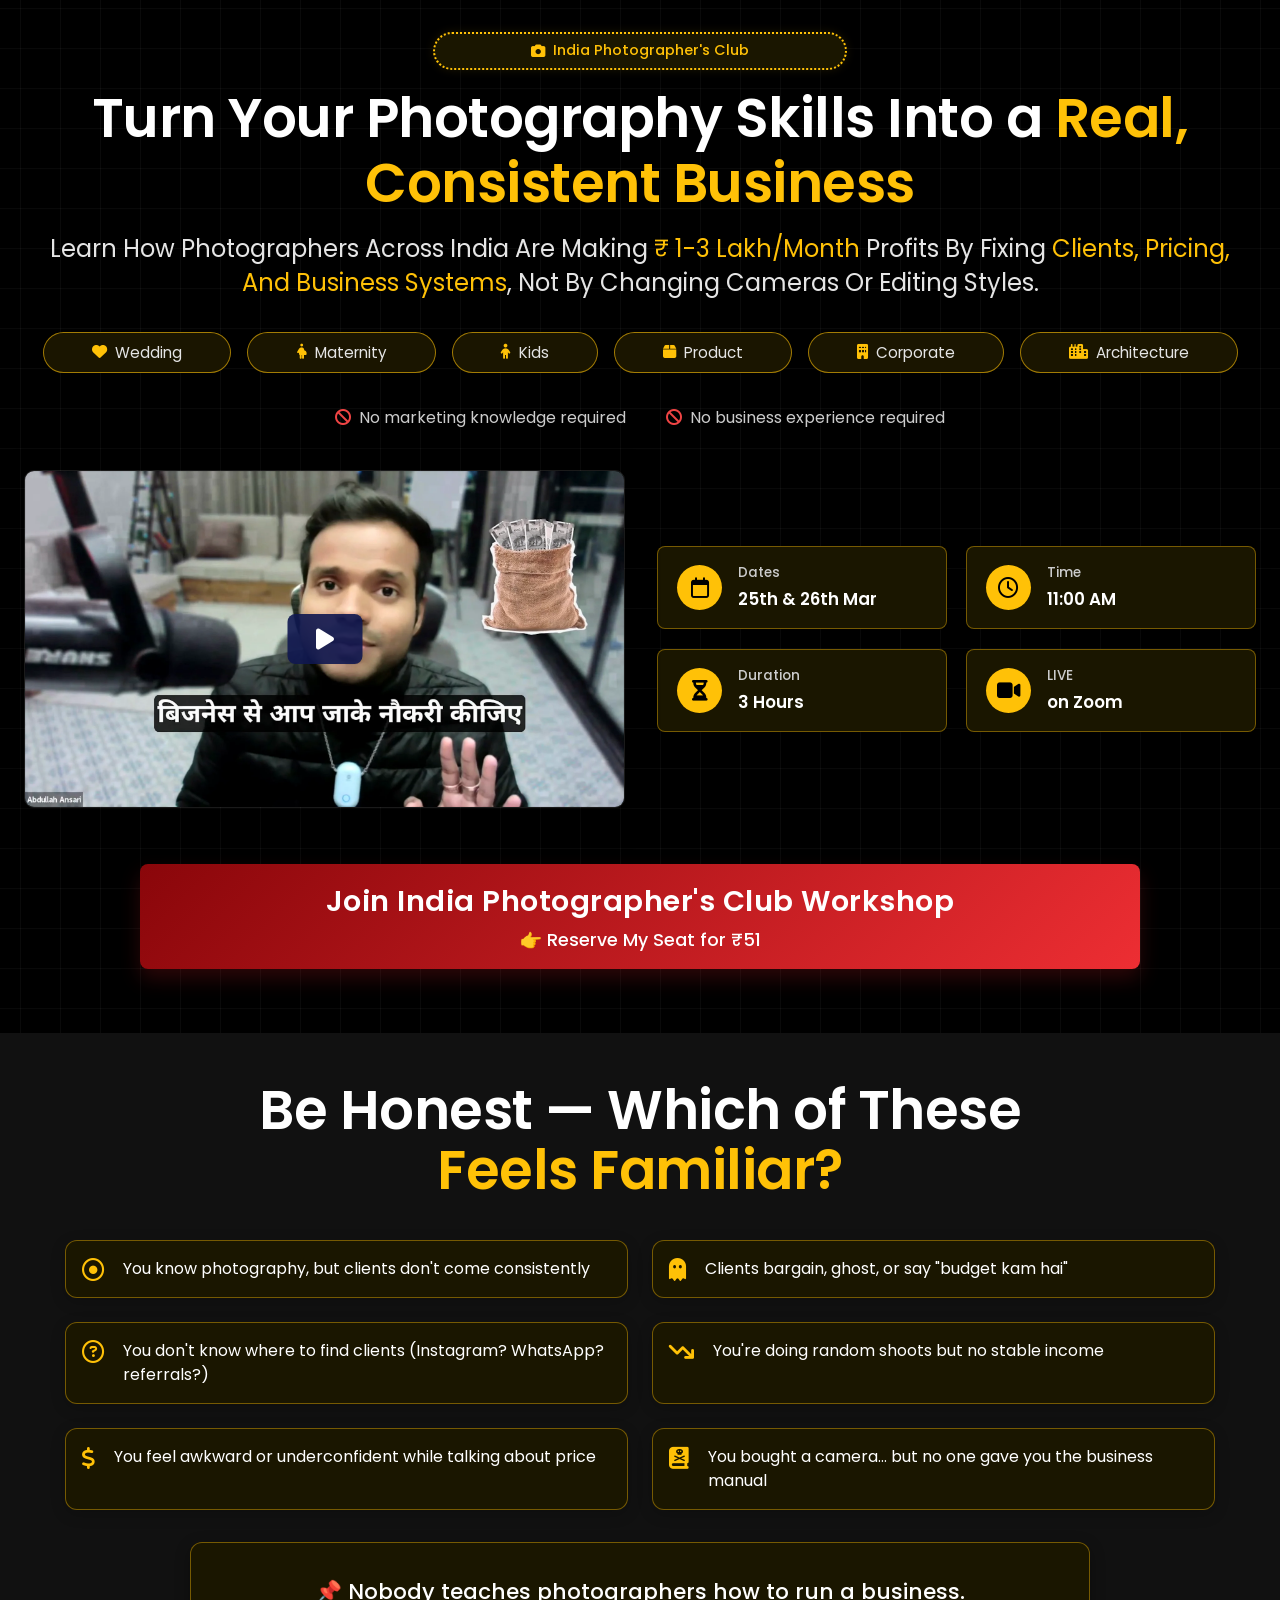
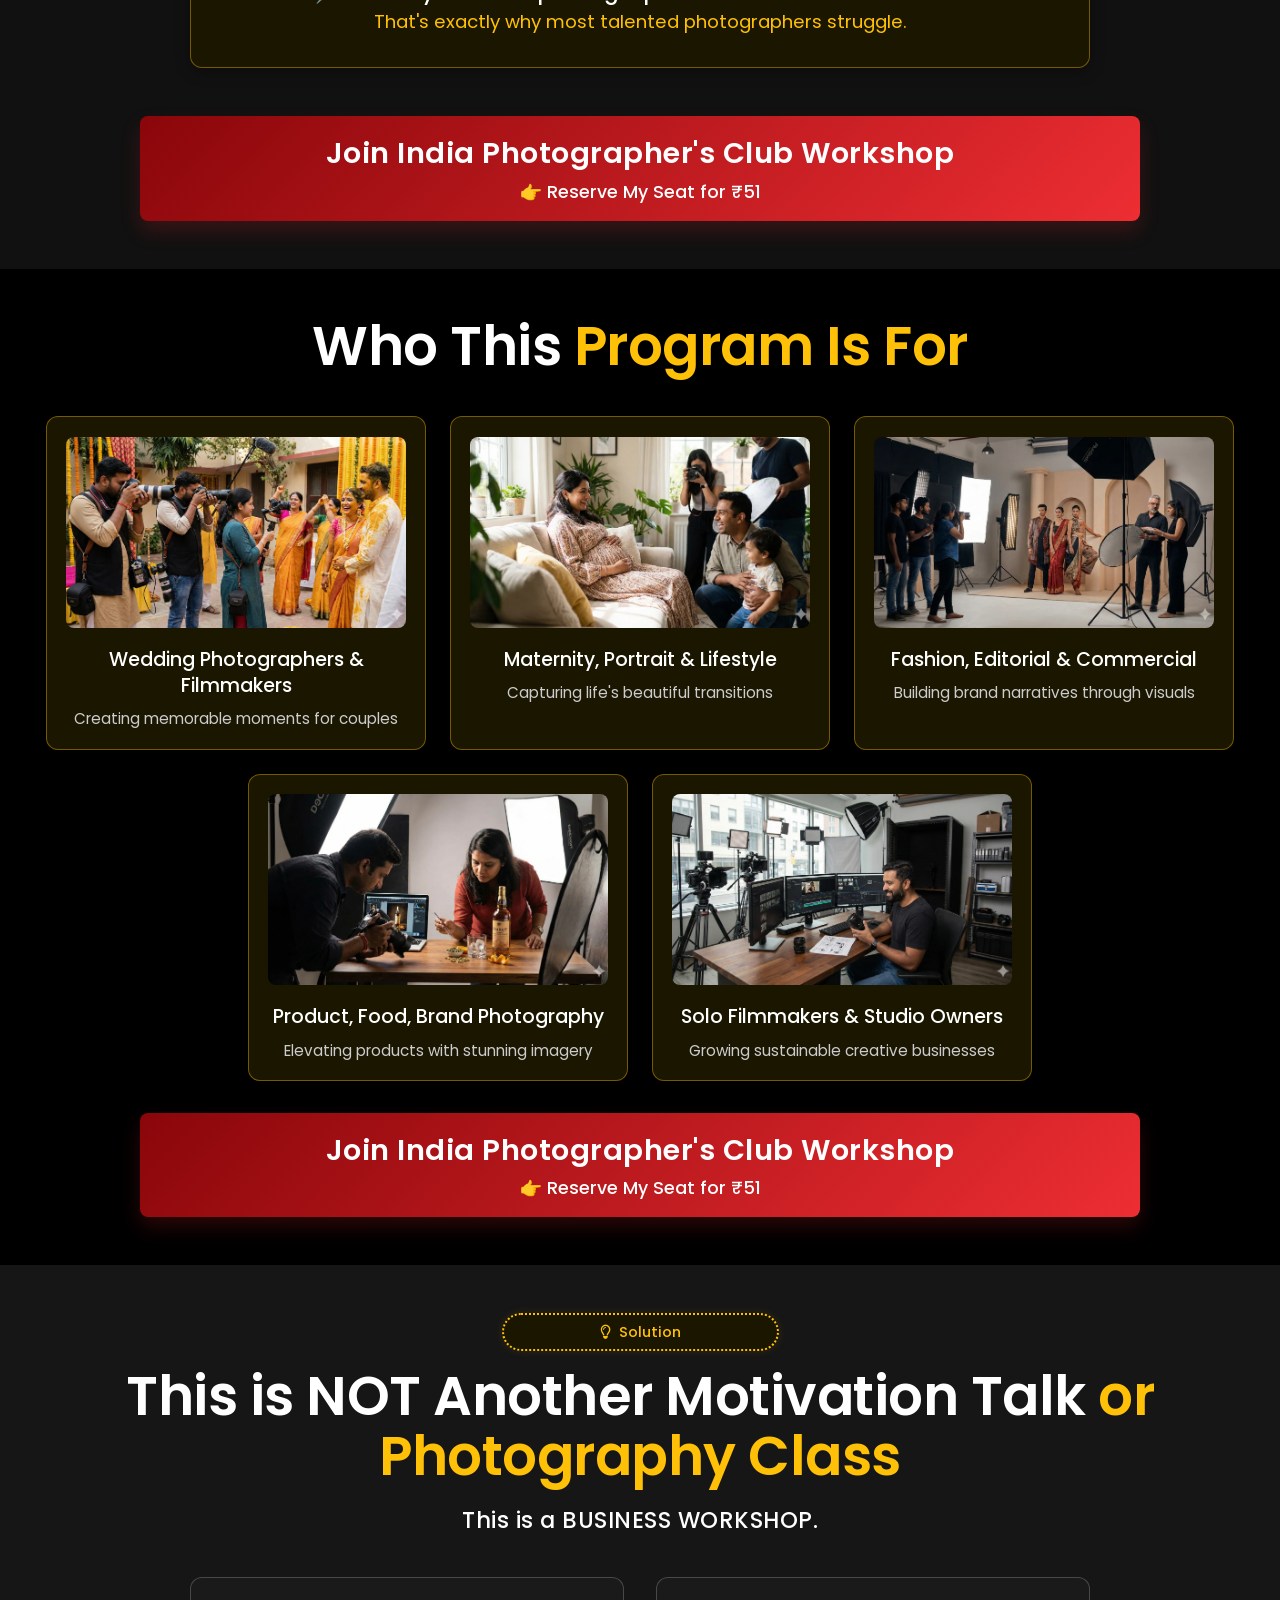
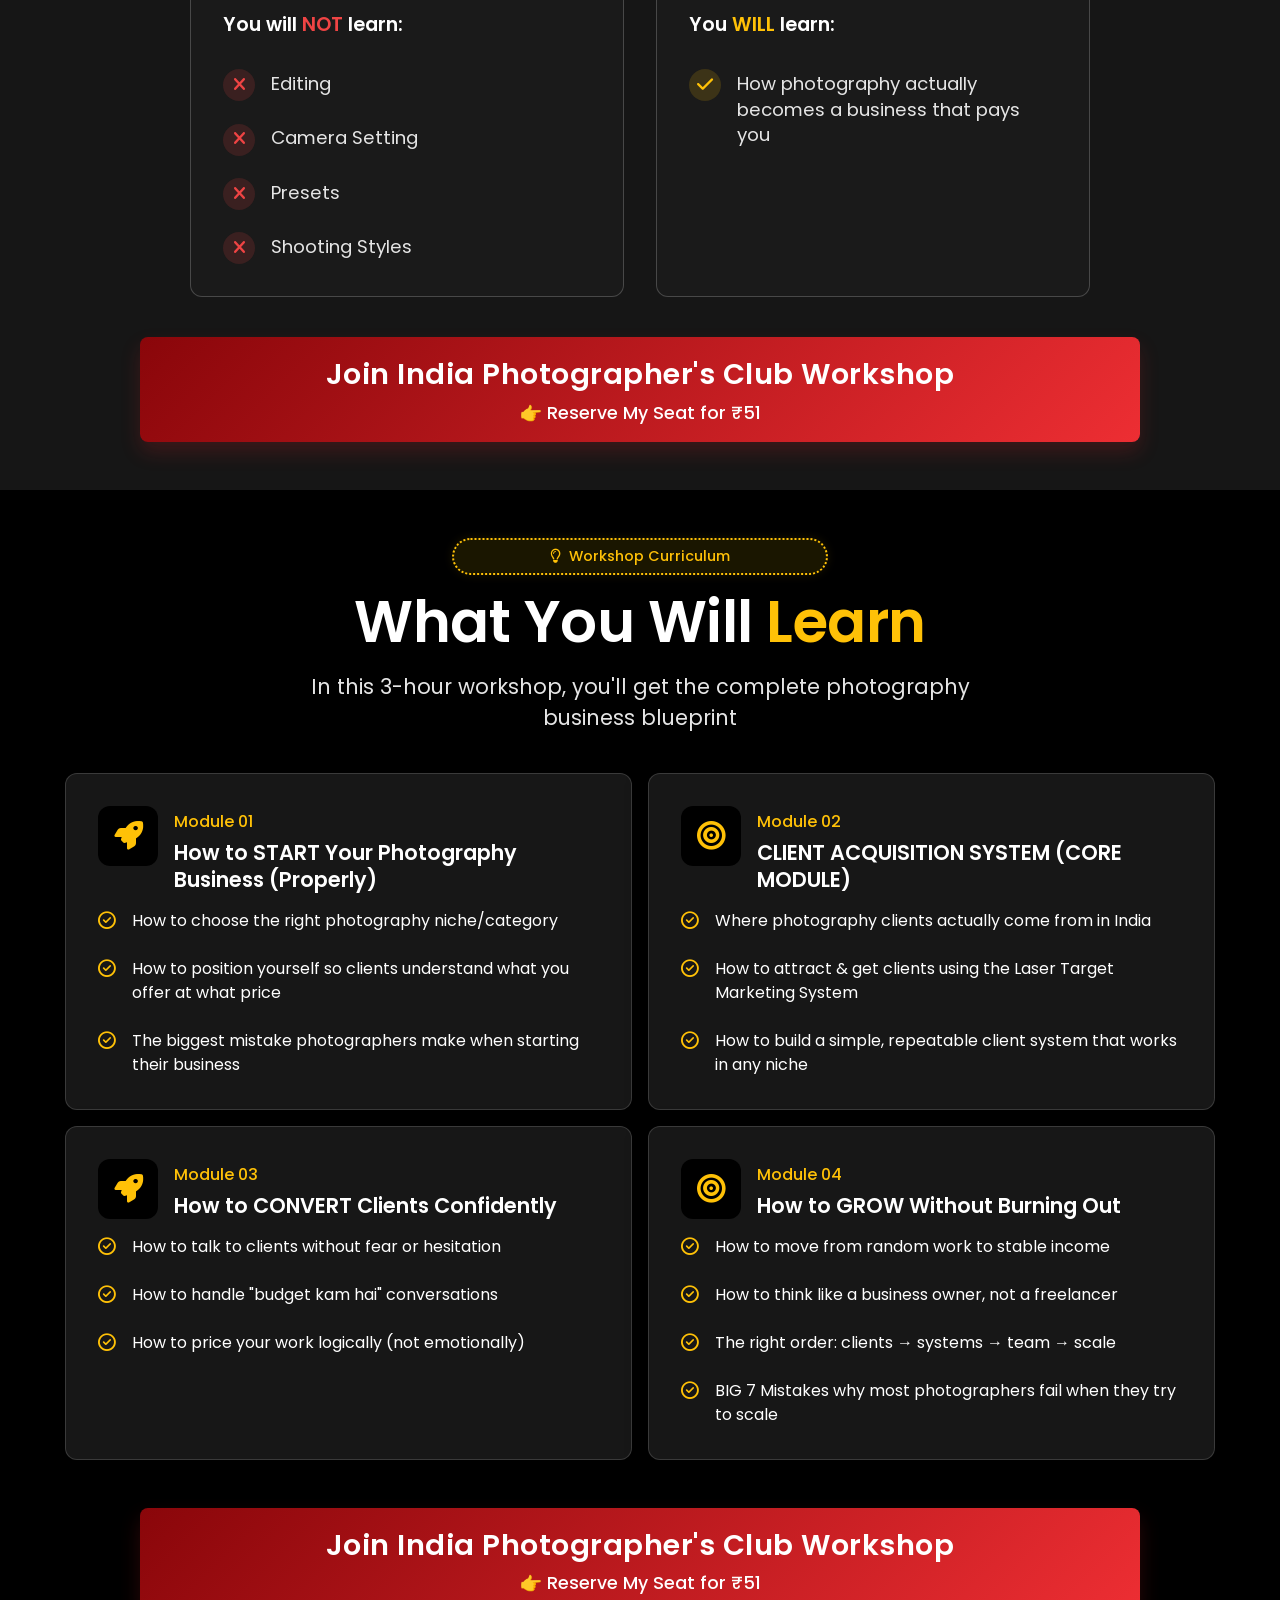
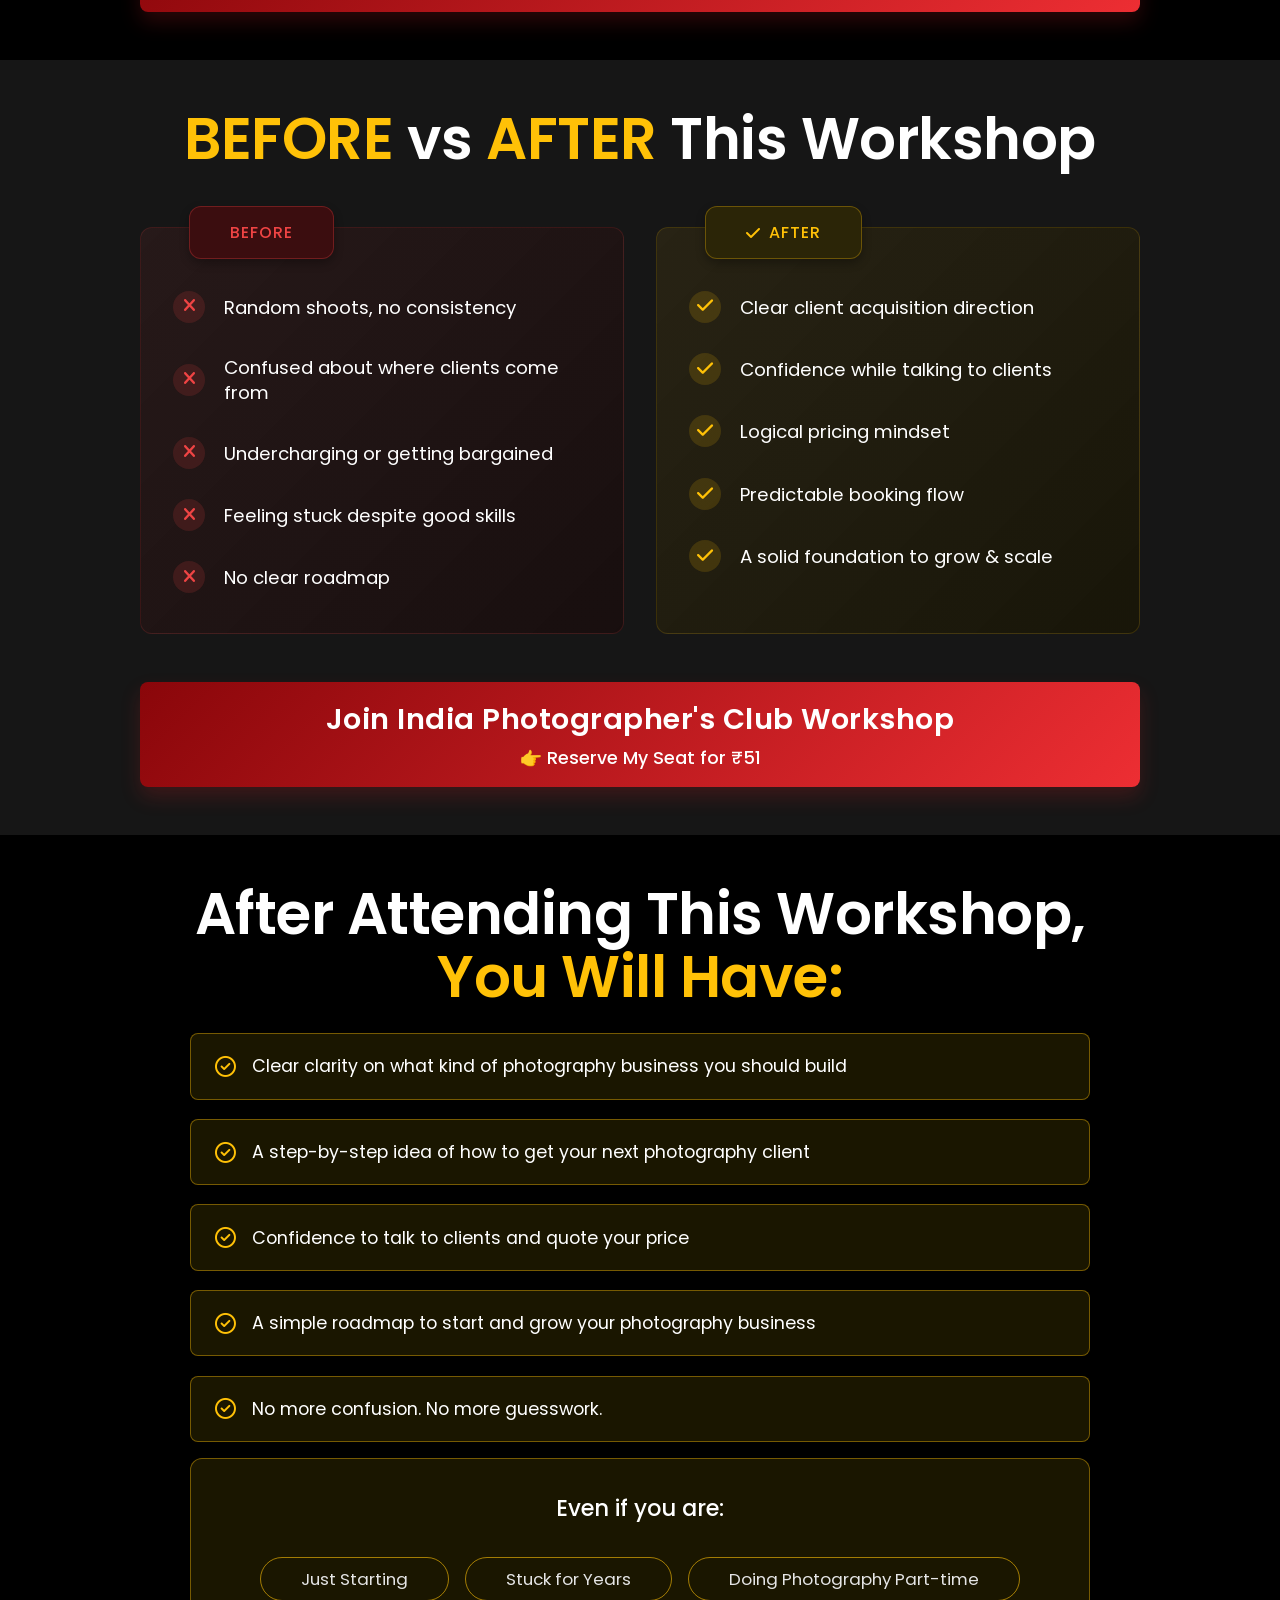
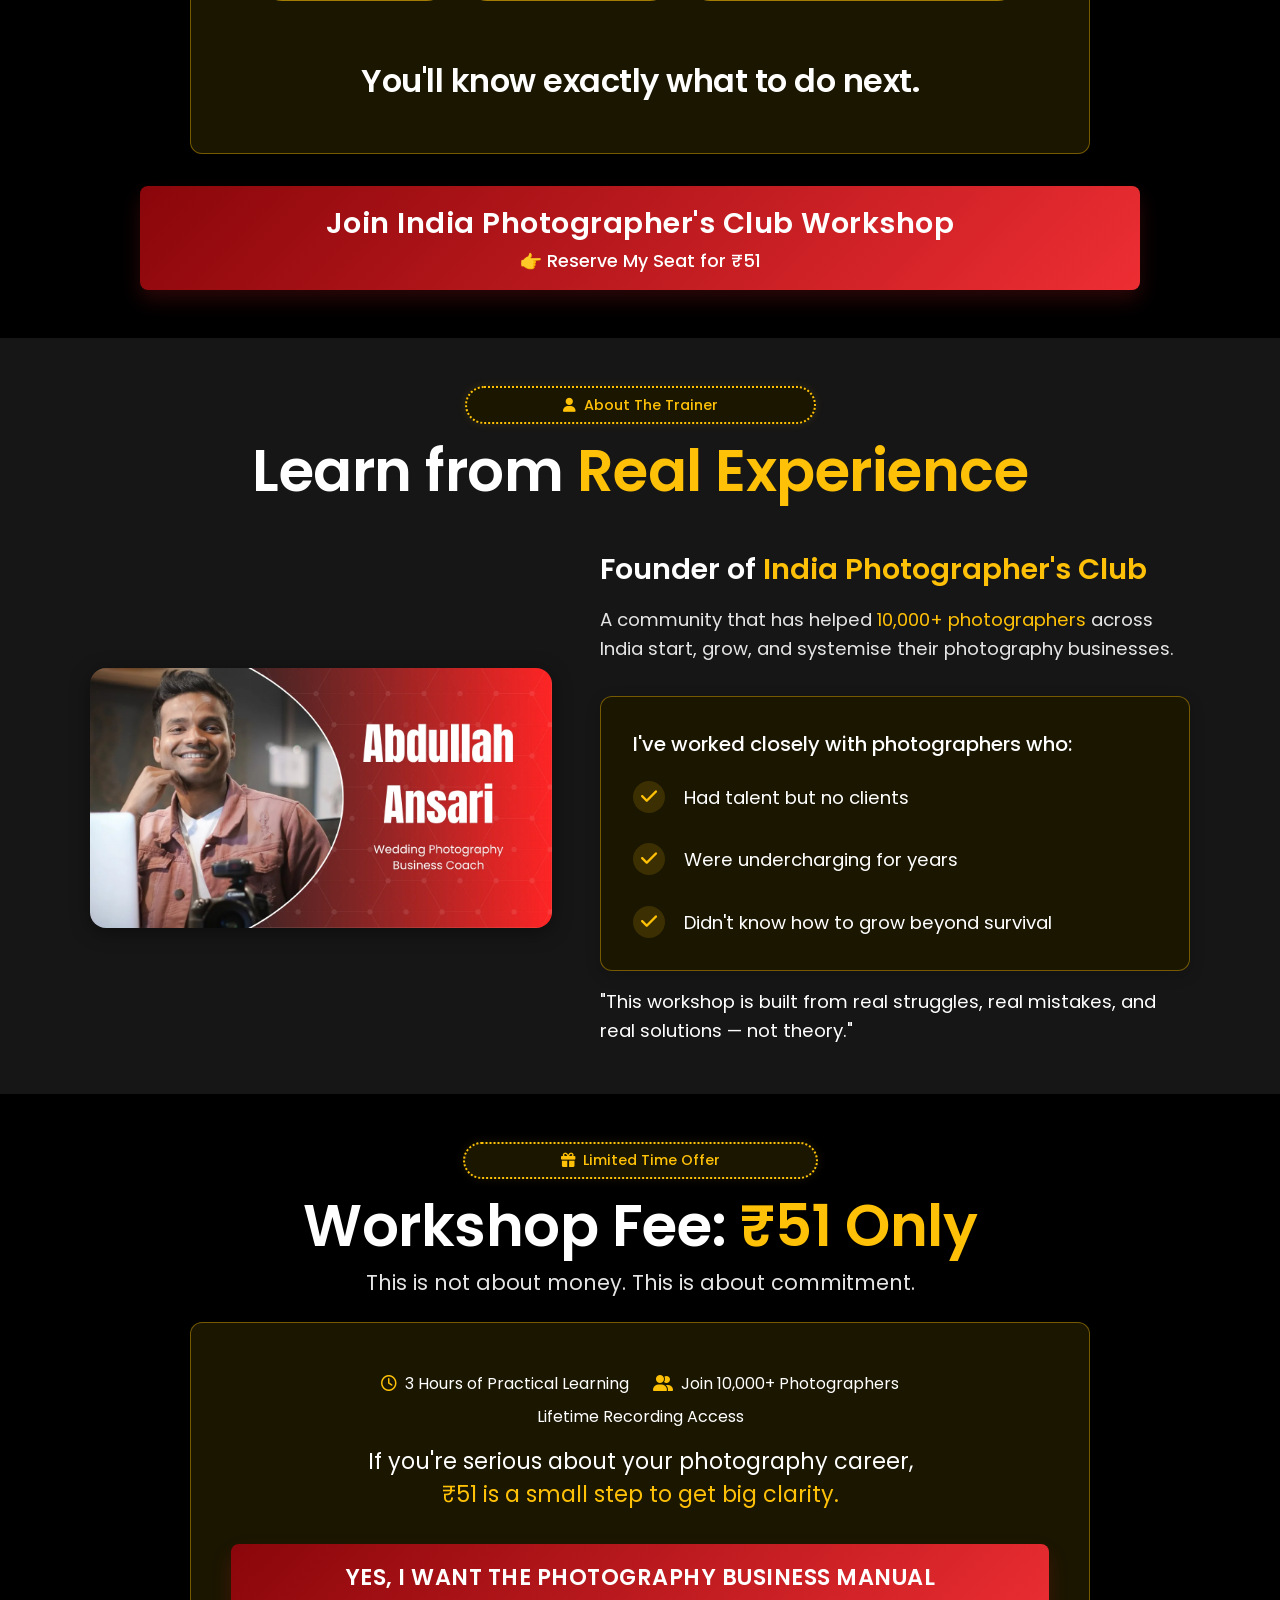
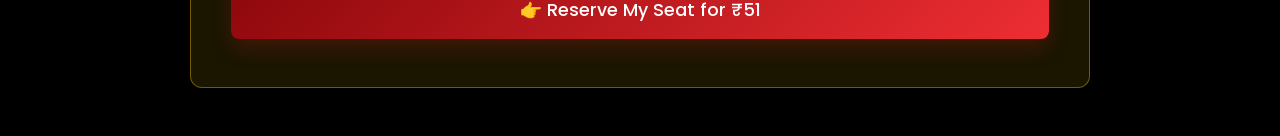
==== commit 785909ee: "c" ====
--- a/index.html
+++ b/index.html
@@ -169,7 +169,7 @@
                 <!-- Card 1 -->
                 <div class="who-card">
                     <div class="card-img">
-                        <img src="https://images.unsplash.com/photo-1511285560929-80b456fea0bc?auto=format&fit=crop&w=400&q=80" alt="Wedding Photographers & Filmmakers">
+                        <img src="/1.webp" alt="Wedding Photographers & Filmmakers">
                     </div>
                     <div class="card-content">
                         <h3>Wedding Photographers & Filmmakers</h3>
@@ -179,7 +179,7 @@
                 <!-- Card 2 -->
                 <div class="who-card">
                     <div class="card-img">
-                        <img src="https://images.unsplash.com/photo-1531746020798-e6953c6e8e04?auto=format&fit=crop&w=400&q=80" alt="Maternity, Portrait & Lifestyle">
+                        <img src="/2.webp" alt="Maternity, Portrait & Lifestyle">
                     </div>
                     <div class="card-content">
                         <h3>Maternity, Portrait & Lifestyle</h3>
@@ -189,7 +189,7 @@
                 <!-- Card 3 -->
                 <div class="who-card">
                     <div class="card-img">
-                        <img src="https://images.unsplash.com/photo-1483985988355-763728e1935b?auto=format&fit=crop&w=400&q=80" alt="Fashion, Editorial & Commercial">
+                        <img src="/3.webp" alt="Fashion, Editorial & Commercial">
                     </div>
                     <div class="card-content">
                         <h3>Fashion, Editorial & Commercial</h3>
@@ -199,7 +199,7 @@
                 <!-- Card 4 -->
                 <div class="who-card">
                     <div class="card-img">
-                        <img src="https://images.unsplash.com/photo-1542038784456-1ea8e935640e?auto=format&fit=crop&w=400&q=80" alt="Product, Food, Brand Photography">
+                        <img src="/4.webp" alt="Product, Food, Brand Photography">
                     </div>
                     <div class="card-content">
                         <h3>Product, Food, Brand Photography</h3>
@@ -209,7 +209,7 @@
                 <!-- Card 5 -->
                 <div class="who-card">
                     <div class="card-img">
-                        <img src="https://images.unsplash.com/photo-1589133446522-fb3996cdce10?auto=format&fit=crop&w=400&q=80" alt="Solo Filmmakers & Studio Owners">
+                        <img src="/5.webp" alt="Solo Filmmakers & Studio Owners">
                     </div>
                     <div class="card-content">
                         <h3>Solo Filmmakers & Studio Owners</h3>
@@ -526,6 +526,50 @@
         </div>
     </section>
 
+    <!-- Section 9: Pricing / Offer Section -->
+    <section class="offer-section">
+        <div class="container container-offer">
+            <!-- Top Badge -->
+            <div class="top-badge badge-center">
+                <i class="fa-solid fa-gift"></i> Limited Time Offer
+            </div>
+
+            <!-- Main Heading -->
+            <h2 class="section-heading offer-heading">
+                Workshop Fee: <span class="highlight">₹51 Only</span>
+            </h2>
+
+            <!-- Subheading -->
+            <p class="offer-subheading">
+                This is not about money. This is about commitment.
+            </p>
+
+            <!-- Offer Box -->
+            <div class="offer-box">
+                <div class="offer-features">
+                    <div class="feature-row">
+                        <span class="offer-feature"><i class="fa-regular fa-clock text-yellow-icon"></i> 3 Hours of Practical Learning</span>
+                        <span class="offer-feature"><i class="fa-solid fa-user-group text-yellow-icon"></i> Join 10,000+ Photographers</span>
+                    </div>
+                    <div class="feature-row">
+                        <span class="offer-feature">Lifetime Recording Access</span>
+                    </div>
+                </div>
+
+                <p class="offer-text">
+                    If you're serious about your photography career,<br>
+                    <span class="highlight">₹51 is a small step to get big clarity.</span>
+                </p>
+
+                <!-- CTA Button -->
+                <button class="cta-button" style="margin-top: 1rem;">
+                    <span class="btn-title" style="font-size: 1.4rem; text-transform: uppercase;">Yes, I Want The Photography Business Manual</span>
+                    <span class="btn-subtitle">👉 Reserve My Seat for ₹51</span>
+                </button>
+            </div>
+        </div>
+    </section>
+
     <script src="script.js"></script>
 </body>
 </html>
--- a/style.css
+++ b/style.css
@@ -1065,3 +1065,85 @@
   }
 }
 
+/* --- Section 9: Offer Section --- */
+.offer-section {
+  padding: 3rem 0;
+  background-color: var(--bg-dark); /* black */
+}
+
+.container-offer {
+  align-items: center;
+}
+
+.offer-heading {
+  font-size: 3.6rem;
+  margin-bottom: 0.5rem;
+  text-align: center;
+}
+
+.offer-subheading {
+  font-size: 1.3rem;
+  color: #e5e5e5;
+  margin-bottom: 1.5rem;
+  font-weight: 400;
+  text-align: center;
+}
+
+.offer-box {
+  background-color: #1a1600;
+  border: 1px solid rgba(255, 193, 7, 0.4);
+  border-radius: 12px;
+  padding: 3rem 2.5rem;
+  width: 100%;
+  max-width: 900px;
+  display: flex;
+  flex-direction: column;
+  align-items: center;
+  box-shadow: 0 4px 15px rgba(0, 0, 0, 0.3);
+}
+
+.offer-features {
+  display: flex;
+  flex-direction: column;
+  align-items: center;
+  gap: 0.5rem;
+  margin-bottom: 1rem;
+}
+
+.feature-row {
+  display: flex;
+  flex-wrap: wrap;
+  justify-content: center;
+  gap: 1.5rem;
+}
+
+.offer-feature {
+  font-size: 1rem;
+  color: #fff;
+  display: flex;
+  align-items: center;
+  gap: 0.5rem;
+}
+
+.text-yellow-icon {
+  color: var(--primary-yellow);
+}
+
+.offer-text {
+  font-size: 1.4rem;
+  color: #fff;
+  text-align: center;
+  line-height: 1.5;
+  margin-bottom: 1rem;
+}
+
+@media (max-width: 768px) {
+  .offer-heading {
+    font-size: 2.8rem;
+  }
+  .feature-row {
+    flex-direction: column;
+    gap: 0.5rem;
+    align-items: center;
+  }
+}
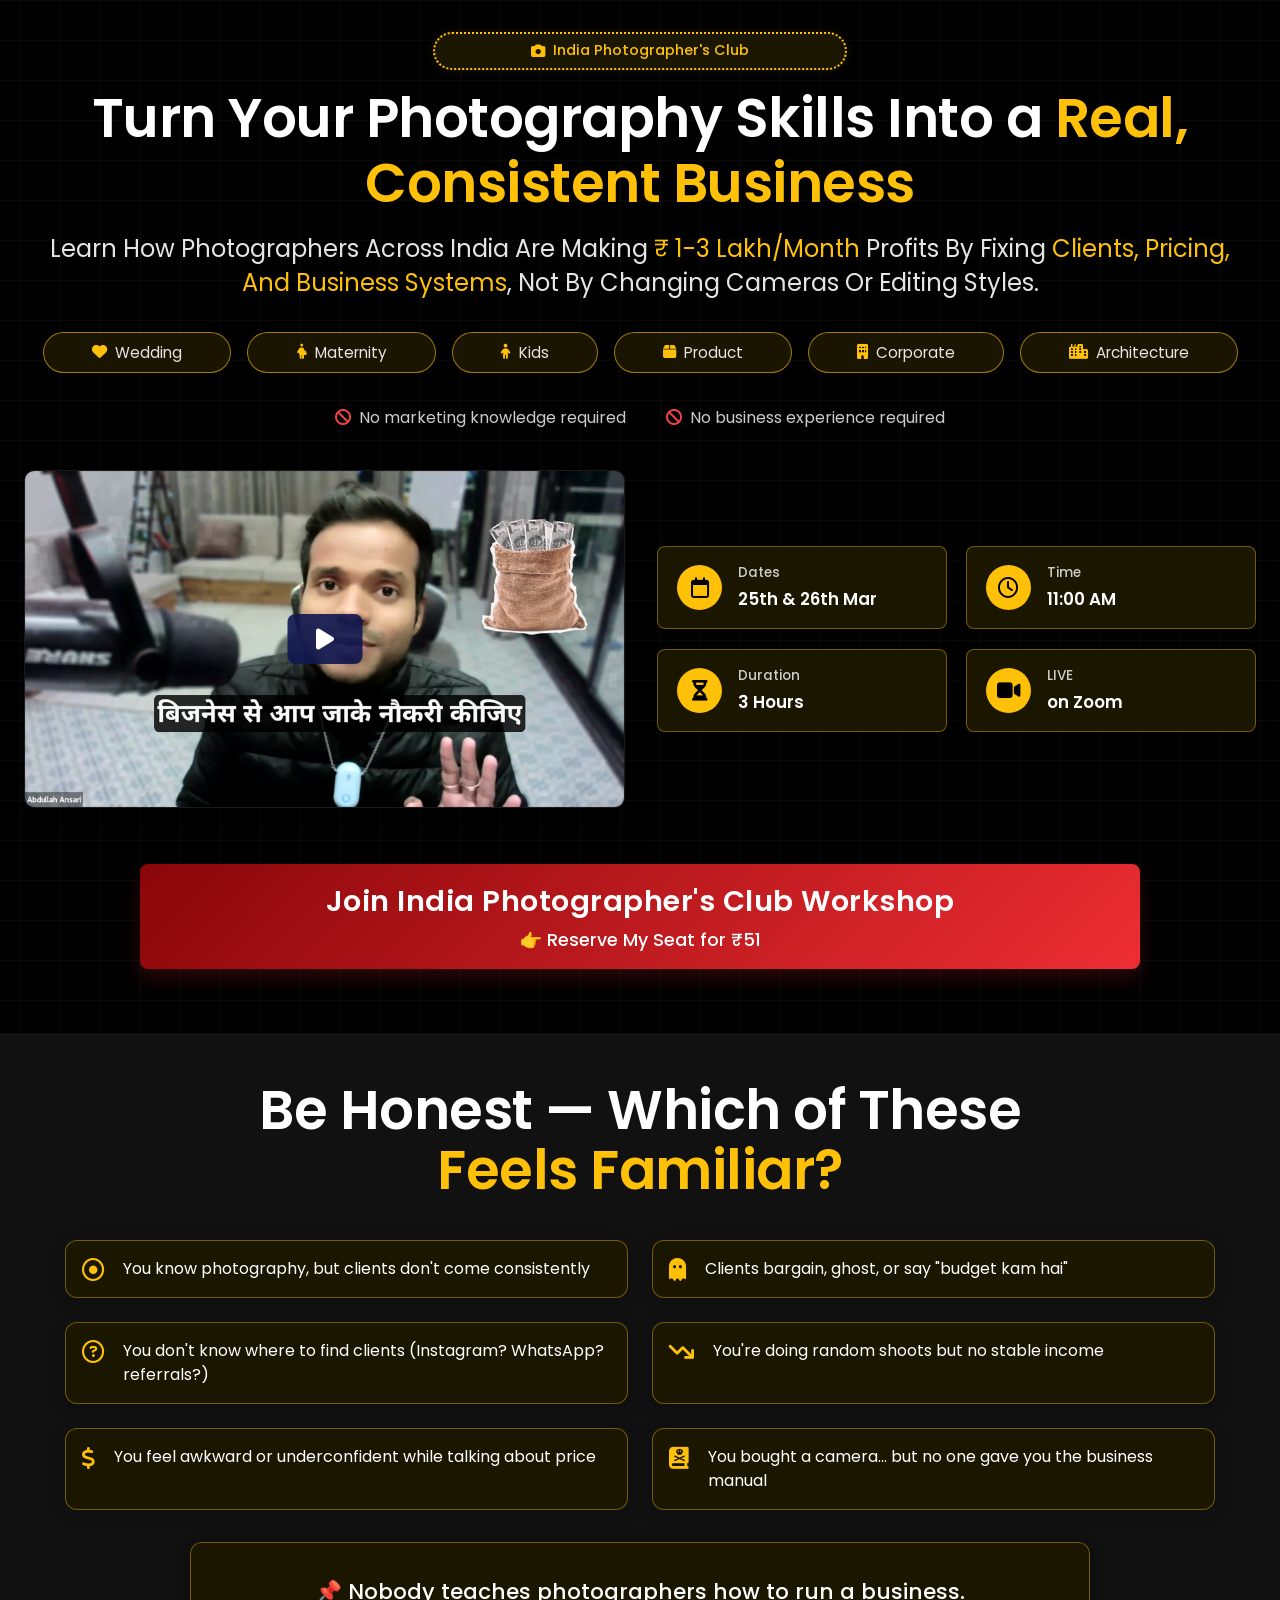
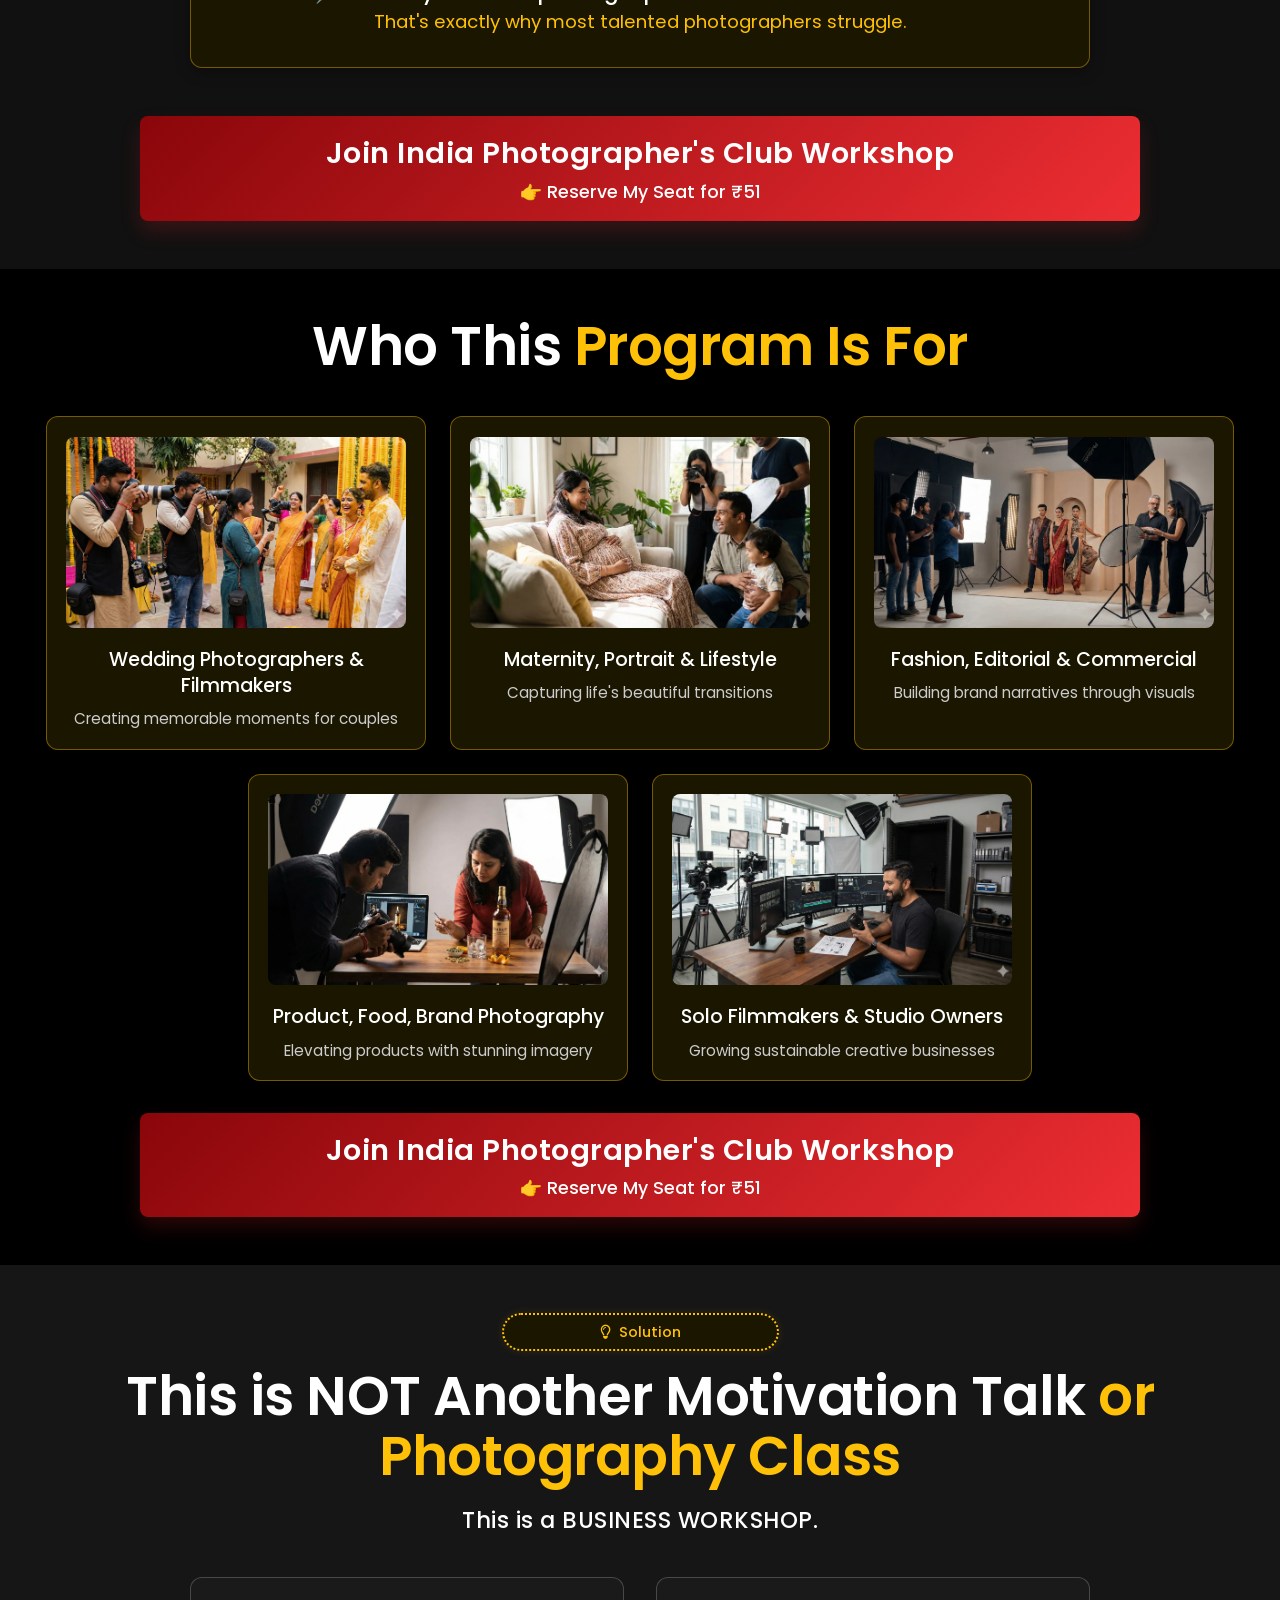
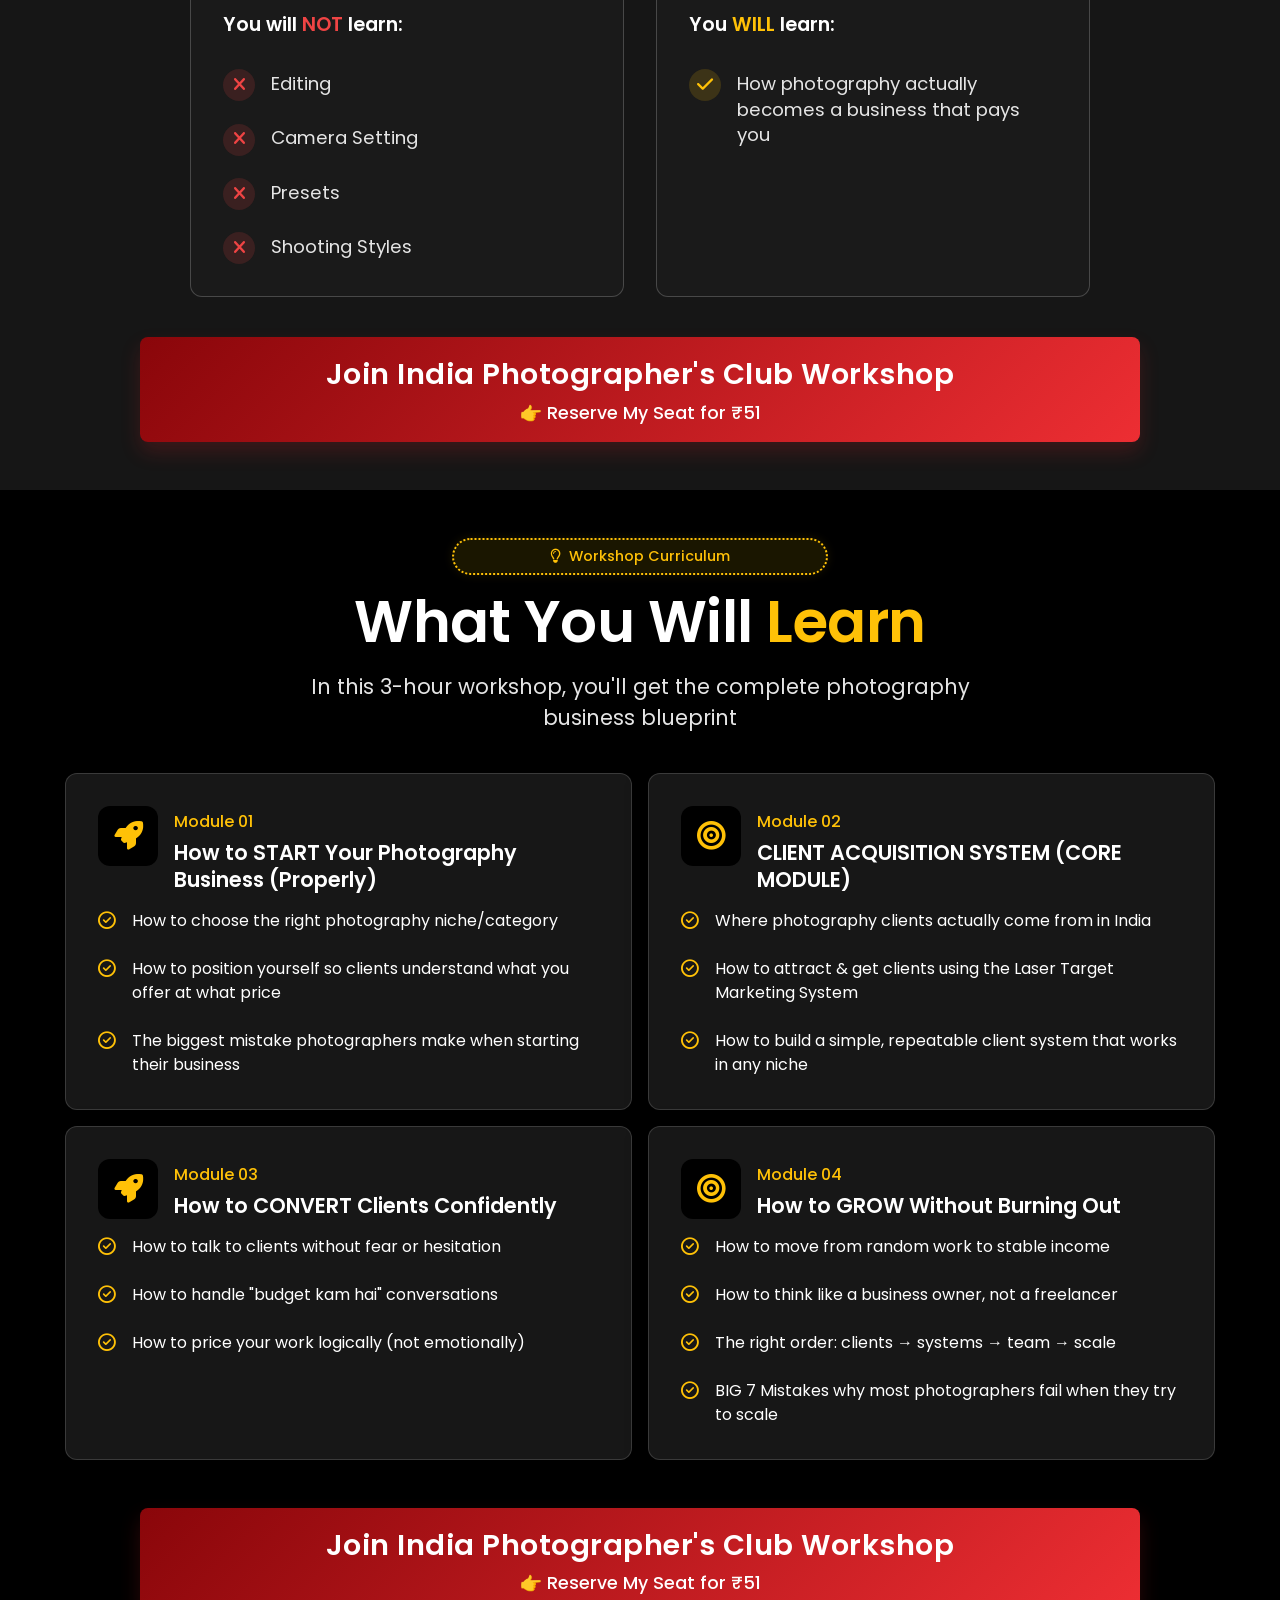
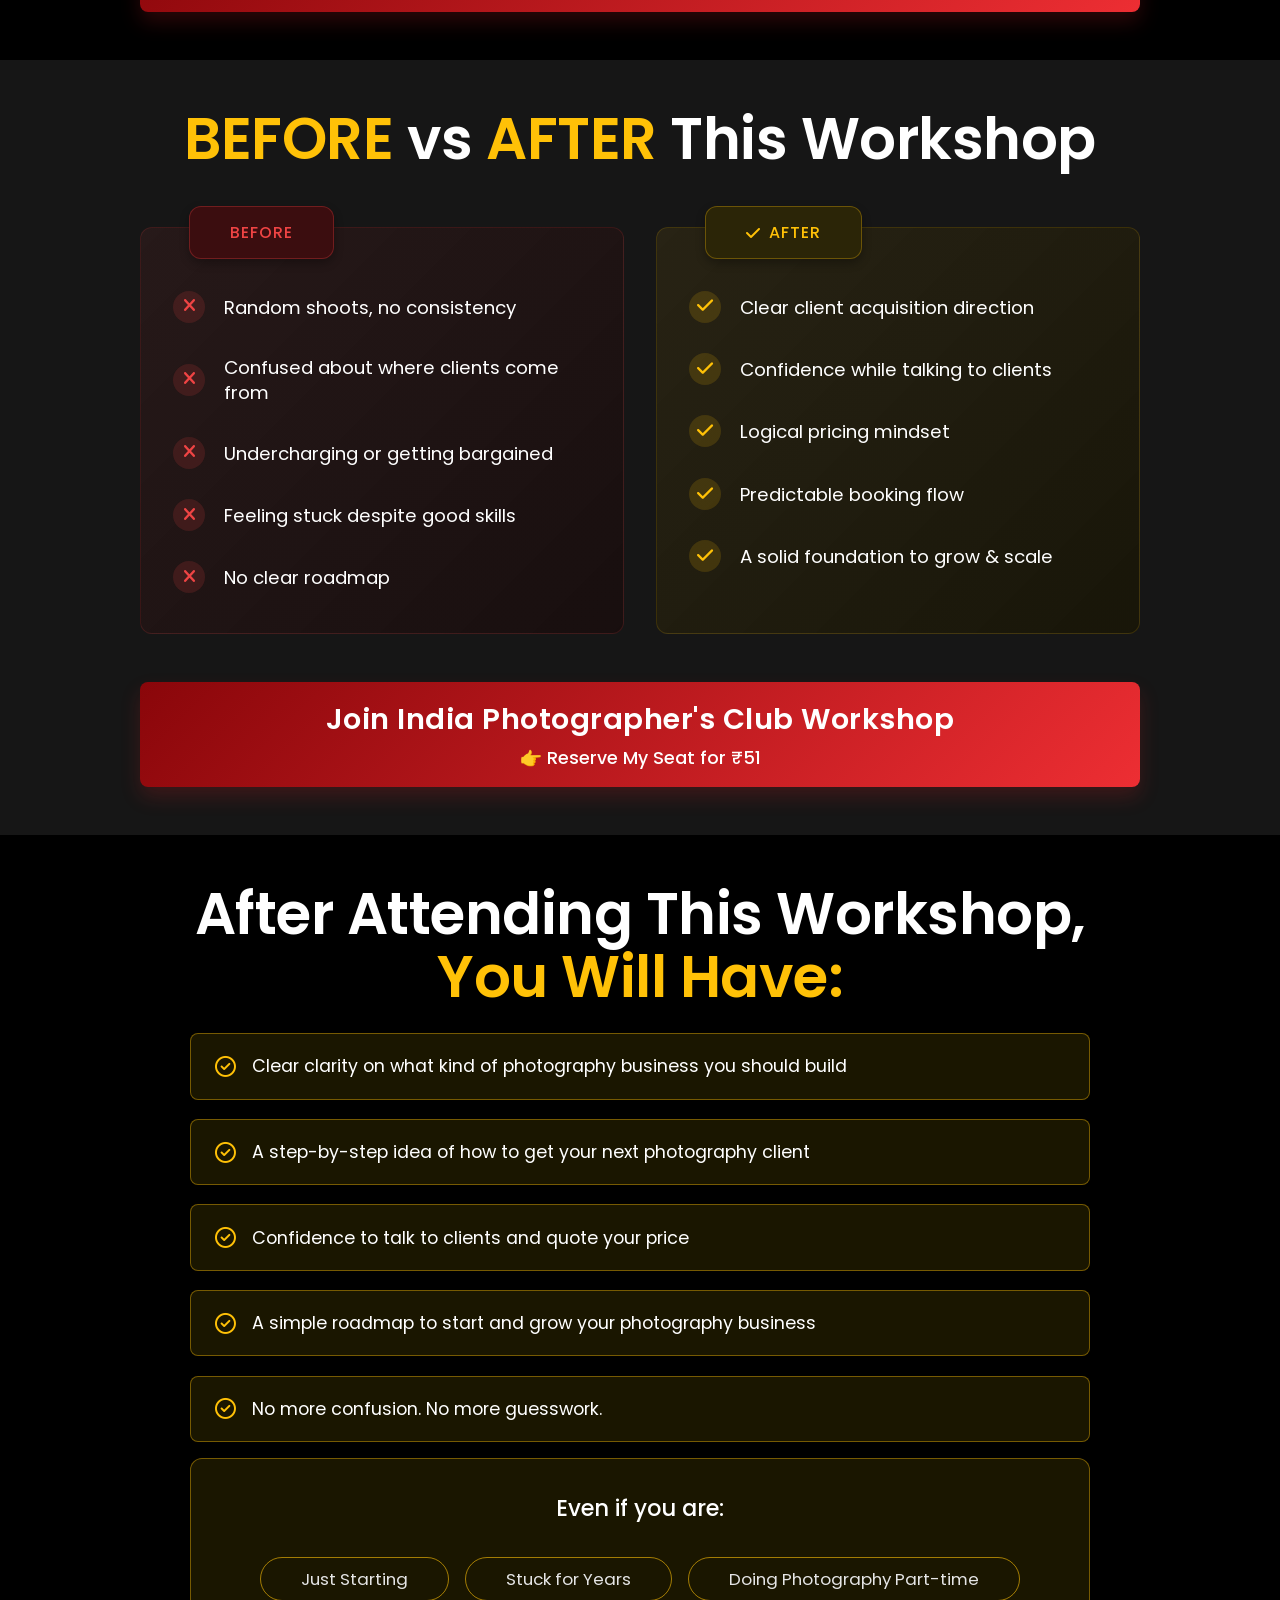
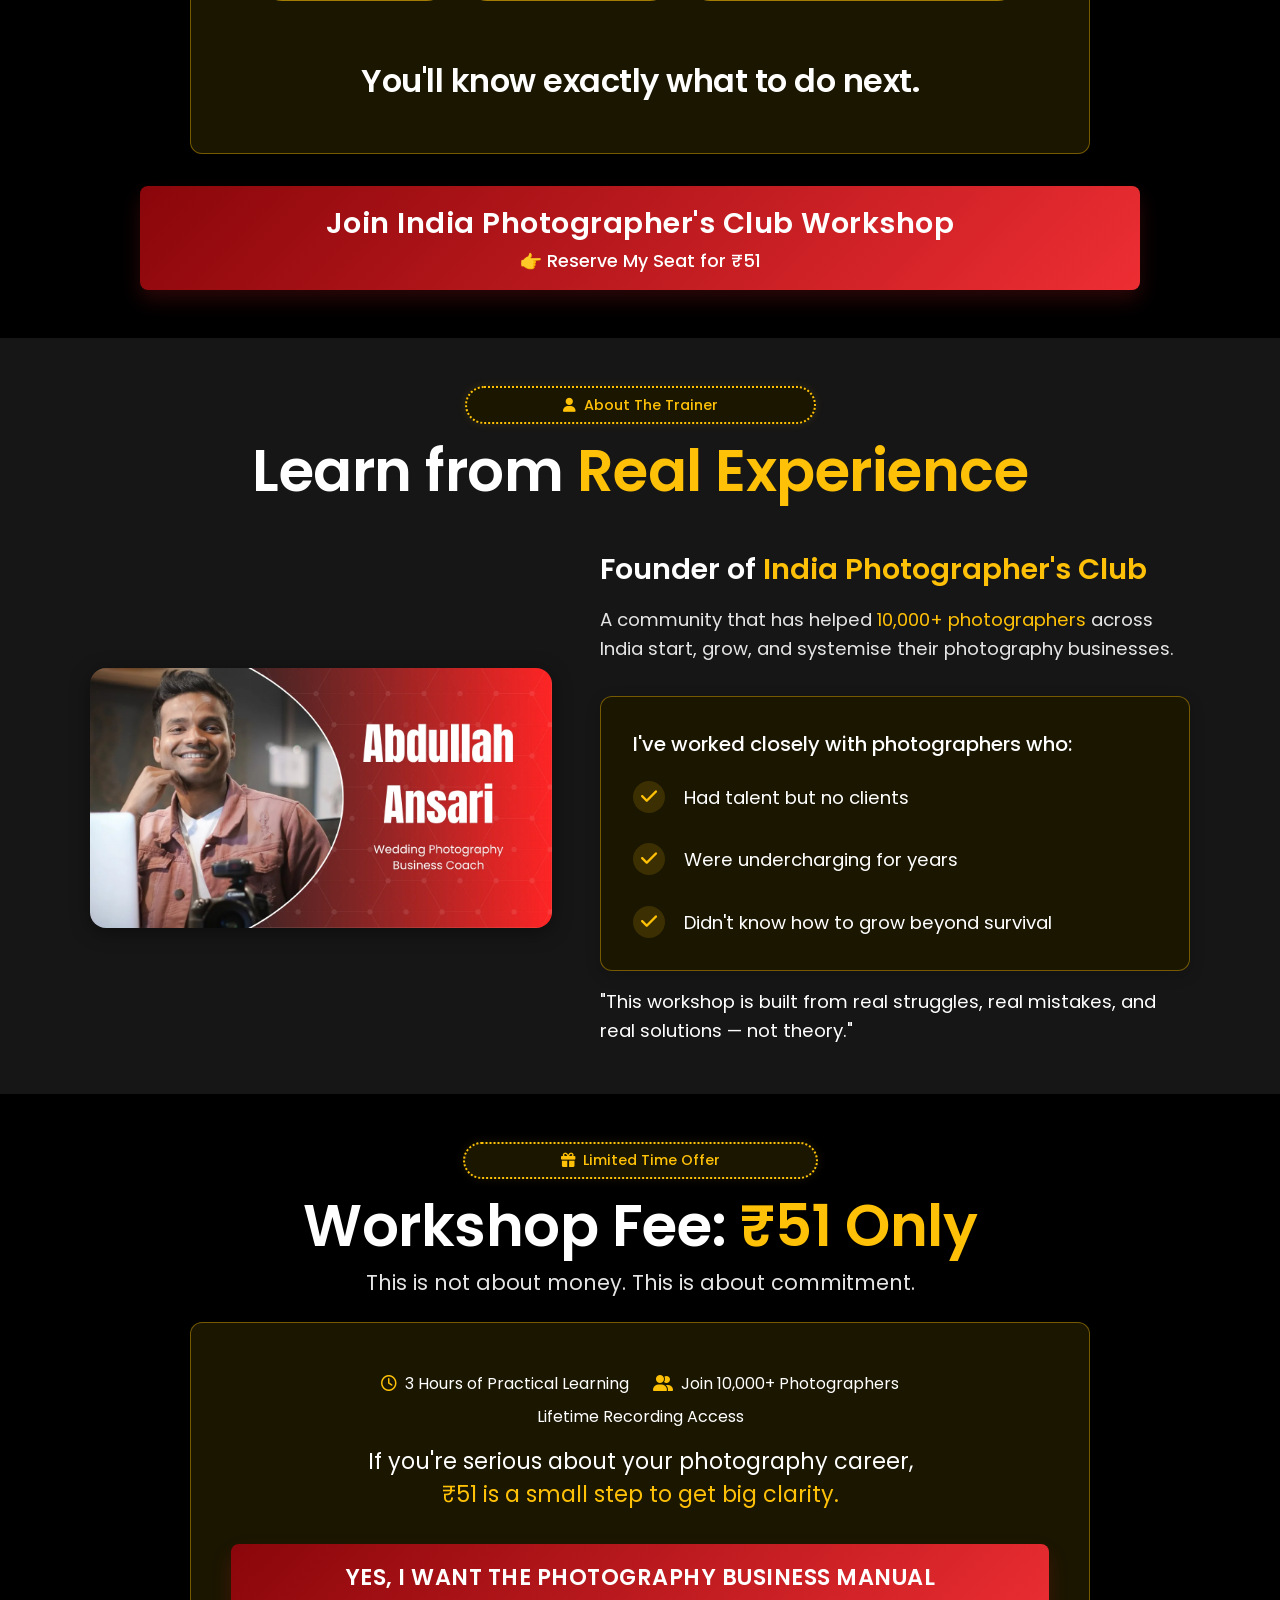
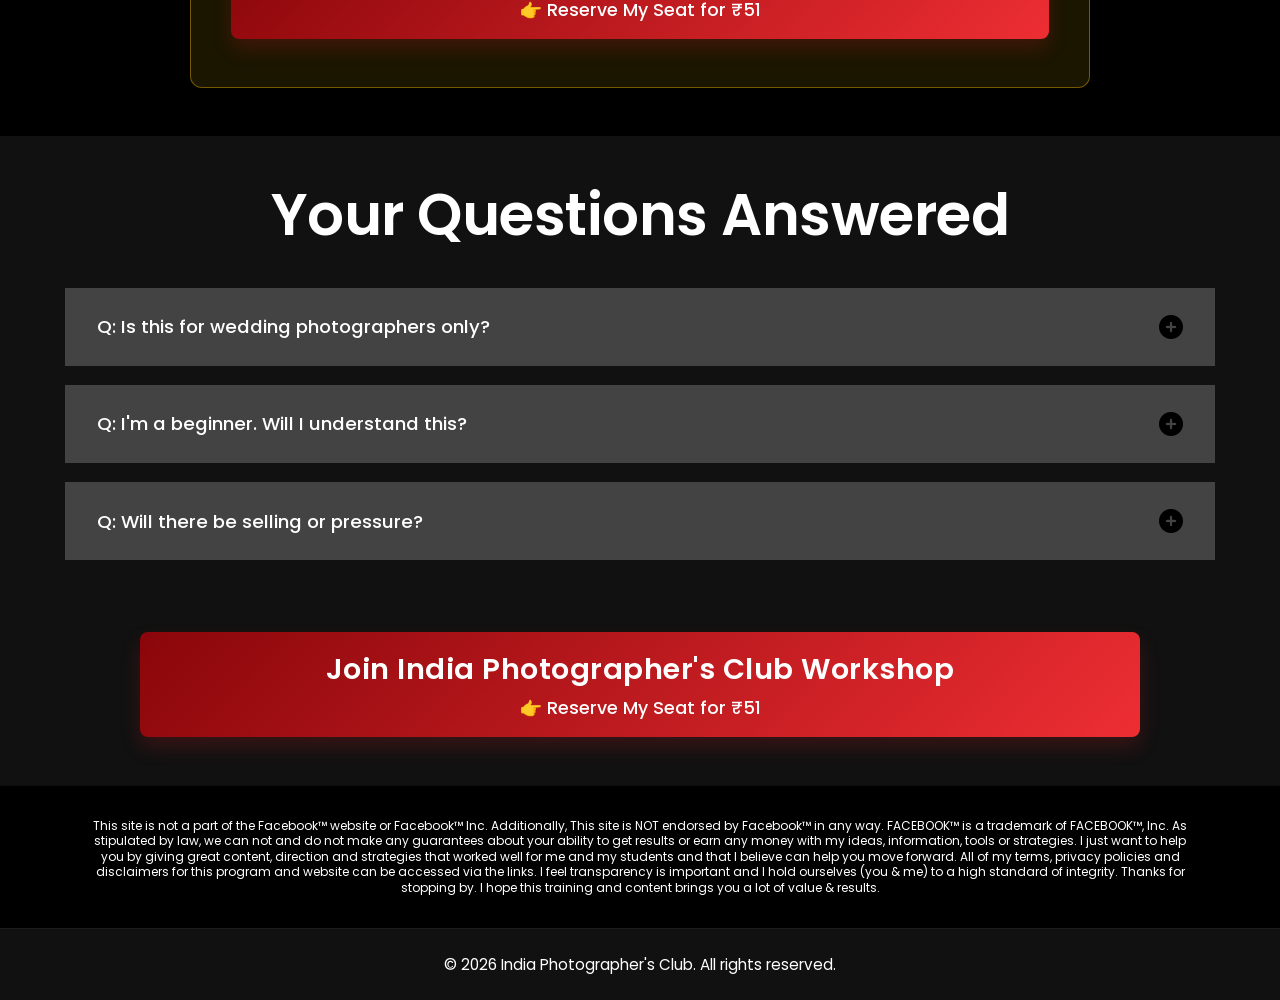
==== commit 3bbb4d19: "c" ====
--- a/index.html
+++ b/index.html
@@ -570,6 +570,76 @@
         </div>
     </section>
 
+    <!-- Section 10: FAQ Section -->
+    <section class="faq-section">
+        <div class="container container-faq">
+            <!-- Main Heading -->
+            <h2 class="section-heading faq-heading">
+                Your Questions Answered
+            </h2>
+
+            <!-- FAQ Accordion -->
+            <div class="faq-container">
+                <!-- FAQ Item 1 -->
+                <div class="faq-item">
+                    <button class="faq-question">
+                        <span>Q: Is this for wedding photographers only?</span>
+                        <i class="fa-solid fa-circle-plus"></i>
+                    </button>
+                    <div class="faq-answer">
+                        <p>While the business principles are universal, the strategies we discuss are specifically optimized for wedding photography businesses. However, other portrait or commercial photographers can still find immense value.</p>
+                    </div>
+                </div>
+
+                <!-- FAQ Item 2 -->
+                <div class="faq-item">
+                    <button class="faq-question">
+                        <span>Q: I'm a beginner. Will I understand this?</span>
+                        <i class="fa-solid fa-circle-plus"></i>
+                    </button>
+                    <div class="faq-answer">
+                        <p>Absolutely. The workshop is designed to take you from the very basics to advanced client acquisition systems in a step-by-step, easy-to-understand plain language format.</p>
+                    </div>
+                </div>
+
+                <!-- FAQ Item 3 -->
+                <div class="faq-item">
+                    <button class="faq-question">
+                        <span>Q: Will there be selling or pressure?</span>
+                        <i class="fa-solid fa-circle-plus"></i>
+                    </button>
+                    <div class="faq-answer">
+                        <p>No pressure at all. The primary goal is to provide you with actionable value. While we may mention advanced programs, the core workshop delivers everything promised without holding back.</p>
+                    </div>
+                </div>
+            </div>
+
+            <!-- CTA Button -->
+            <div class="cta-container" style="margin-top: 3rem;">
+                <button class="cta-button">
+                    <span class="btn-title">Join India Photographer's Club Workshop</span>
+                    <span class="btn-subtitle">👉 Reserve My Seat for ₹51</span>
+                </button>
+            </div>
+        </div>
+    </section>
+
+    <!-- Footer -->
+    <footer class="footer">
+        <div class="footer-disclaimer">
+            <div class="container">
+                <p>
+                    This site is not a part of the Facebook™ website or Facebook™ Inc. Additionally, This site is NOT endorsed by Facebook™ in any way. FACEBOOK™ is a trademark of FACEBOOK™, Inc. As stipulated by law, we can not and do not make any guarantees about your ability to get results or earn any money with my ideas, information, tools or strategies. I just want to help you by giving great content, direction and strategies that worked well for me and my students and that I believe can help you move forward. All of my terms, privacy policies and disclaimers for this program and website can be accessed via the links. I feel transparency is important and I hold ourselves (you & me) to a high standard of integrity. Thanks for stopping by. I hope this training and content brings you a lot of value & results.
+                </p>
+            </div>
+        </div>
+        <div class="footer-copyright">
+            <div class="container">
+                <p>&copy; 2026 India Photographer's Club. All rights reserved.</p>
+            </div>
+        </div>
+    </footer>
+
     <script src="script.js"></script>
 </body>
 </html>
--- a/style.css
+++ b/style.css
@@ -1147,3 +1147,125 @@
     align-items: center;
   }
 }
+
+/* --- Section 10: FAQ Section --- */
+.faq-section {
+  padding: 3rem 0;
+  background-color: #111; /* dark grey matching screenshot */
+}
+
+.container-faq {
+  align-items: center;
+}
+
+.faq-heading {
+  font-size: 3.6rem;
+  margin-bottom: 2.5rem;
+  text-align: center;
+}
+
+.faq-container {
+  width: 100%;
+  max-width: 1150px;
+  display: flex;
+  flex-direction: column;
+  gap: 1.2rem;
+  margin-bottom: 1.5rem;
+}
+
+.faq-item {
+  width: 100%;
+}
+
+.faq-question {
+  width: 100%;
+  background-color: #434343; /* flat dark grey */
+  color: #fff;
+  border: none;
+  padding: 1.6rem 2rem;
+  font-size: 1.15rem;
+  font-weight: 500;
+  display: flex;
+  justify-content: space-between;
+  align-items: center;
+  cursor: pointer;
+  transition: background-color 0.2s;
+  text-align: left;
+}
+
+.faq-question:hover {
+  background-color: #3b3b3b;
+}
+
+.faq-question i {
+  color: #000; /* Black icon to match screenshot */
+  font-size: 1.5rem;
+  transition: transform 0.3s ease;
+}
+
+/* FAQ Answer (Hidden by default) */
+.faq-answer {
+  background-color: #222;
+  color: #ccc;
+  padding: 0 2rem;
+  max-height: 0;
+  overflow: hidden;
+  transition: max-height 0.3s ease, padding 0.3s ease;
+}
+
+.faq-answer p {
+  padding: 1.5rem 0;
+  line-height: 1.6;
+}
+
+.faq-item.active .faq-answer {
+  max-height: 500px; /* enough to show content */
+}
+
+.faq-item.active .faq-question i {
+  /* Change plus to an 'x' on open */
+  transform: rotate(45deg);
+}
+
+@media (max-width: 768px) {
+  .faq-heading {
+    font-size: 2.8rem;
+  }
+  .faq-question {
+    padding: 1.2rem 1.5rem;
+    font-size: 1.05rem;
+  }
+}
+
+/* --- Footer --- */
+.footer {
+  width: 100%;
+  color: #888;
+}
+
+.footer-disclaimer {
+  background-color: #000;
+  padding: 2rem 1.5rem;
+  text-align: center;
+  border-top: 1px solid rgba(255, 255, 255, 0.05); /* very subtle line */
+}
+
+.footer-disclaimer p {
+  font-size: 0.75rem;
+  color: #ffffff;
+  line-height: 1.3;
+  max-width: 1100px;
+  margin: 0 auto;
+}
+
+.footer-copyright {
+  background-color: #111;
+  padding: 1.5rem;
+  text-align: center;
+  border-top: 1px solid rgba(255, 255, 255, 0.05); /* very subtle separation */
+}
+
+.footer-copyright p {
+  font-size: 0.95rem;
+  color: #ffffff;
+}
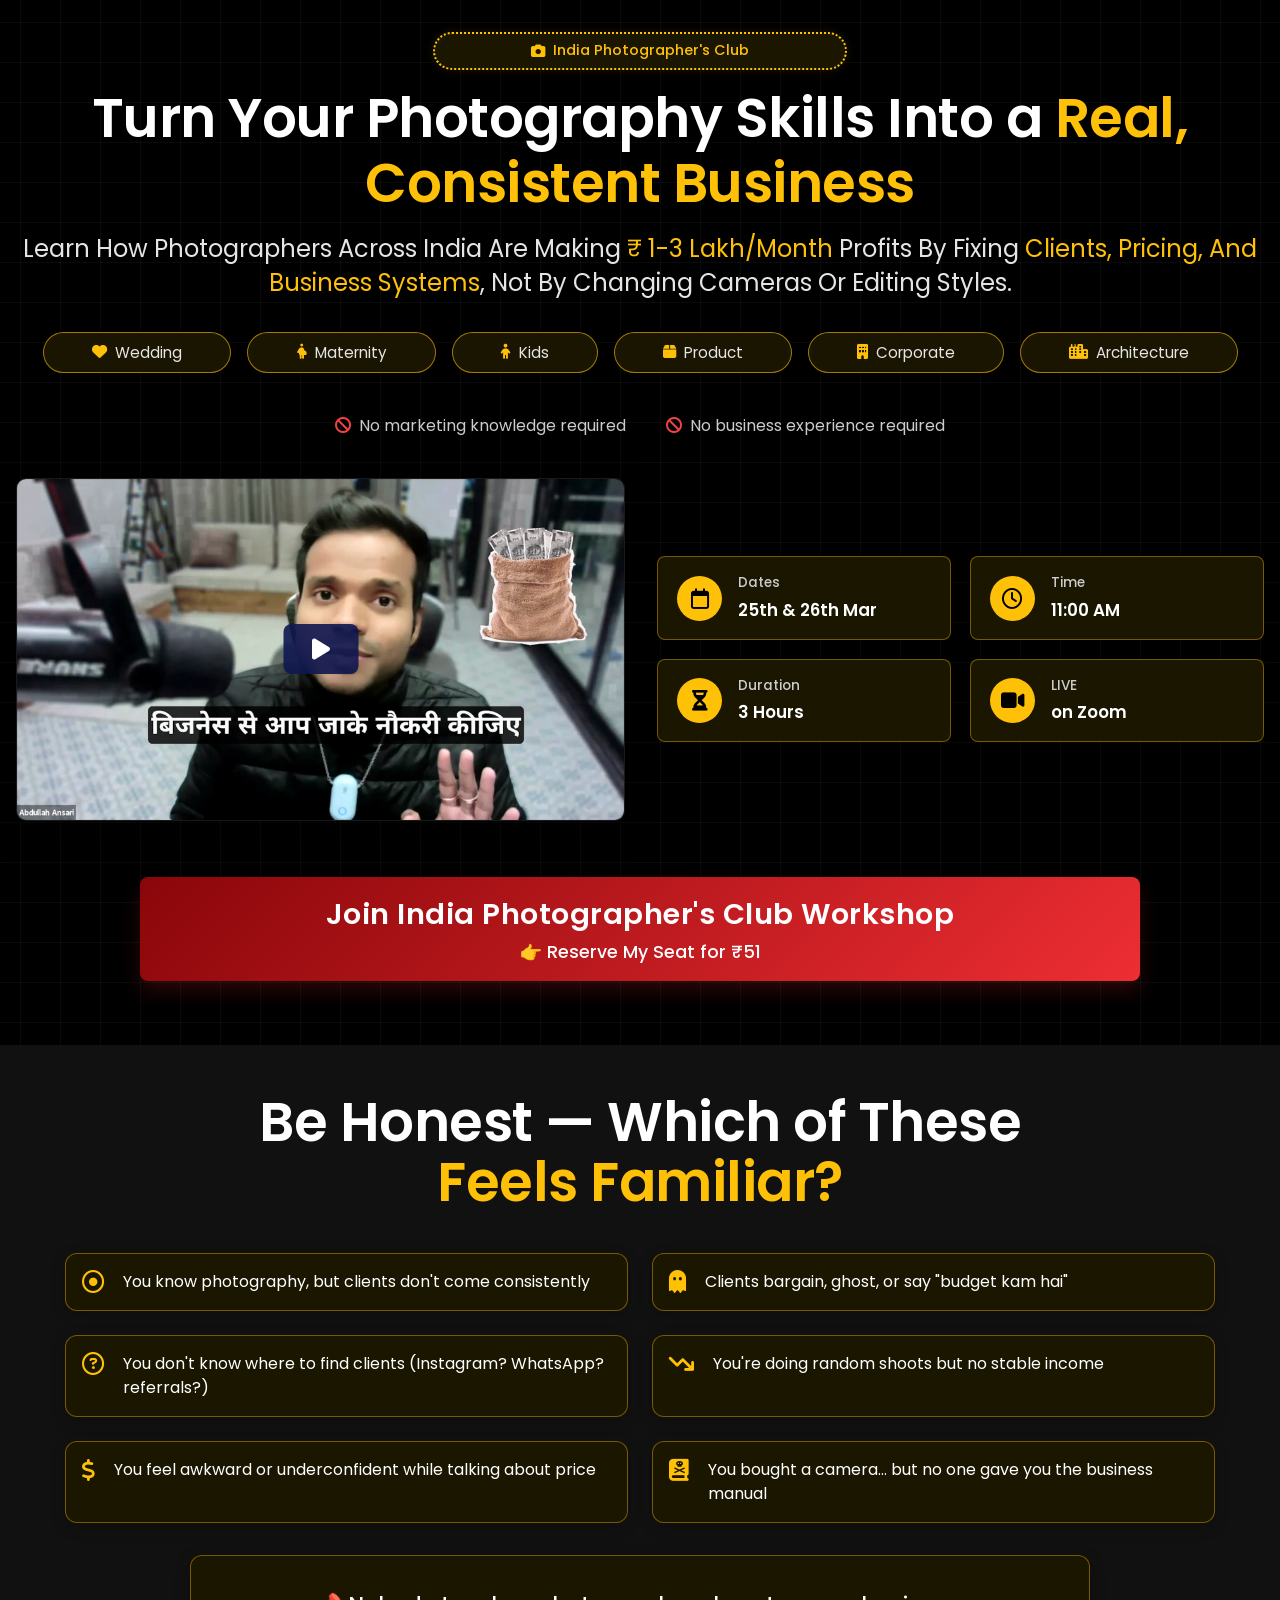
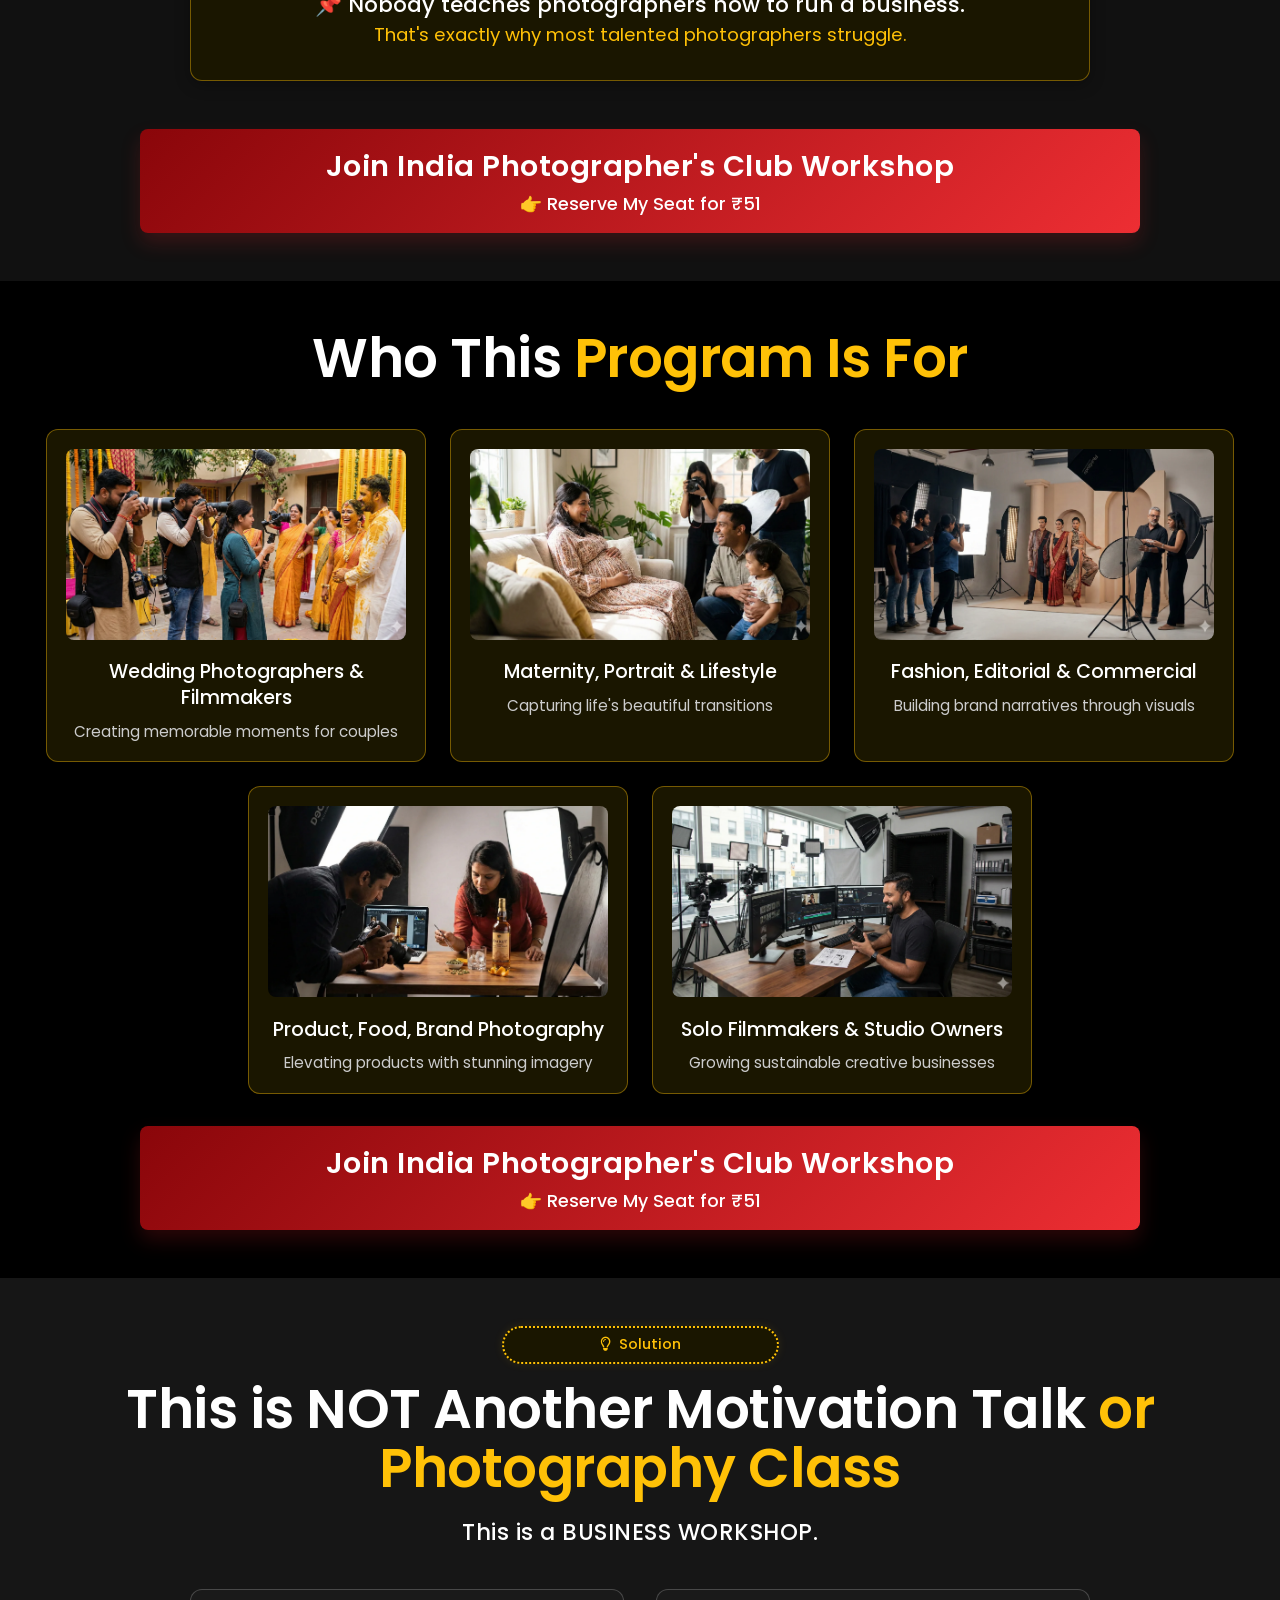
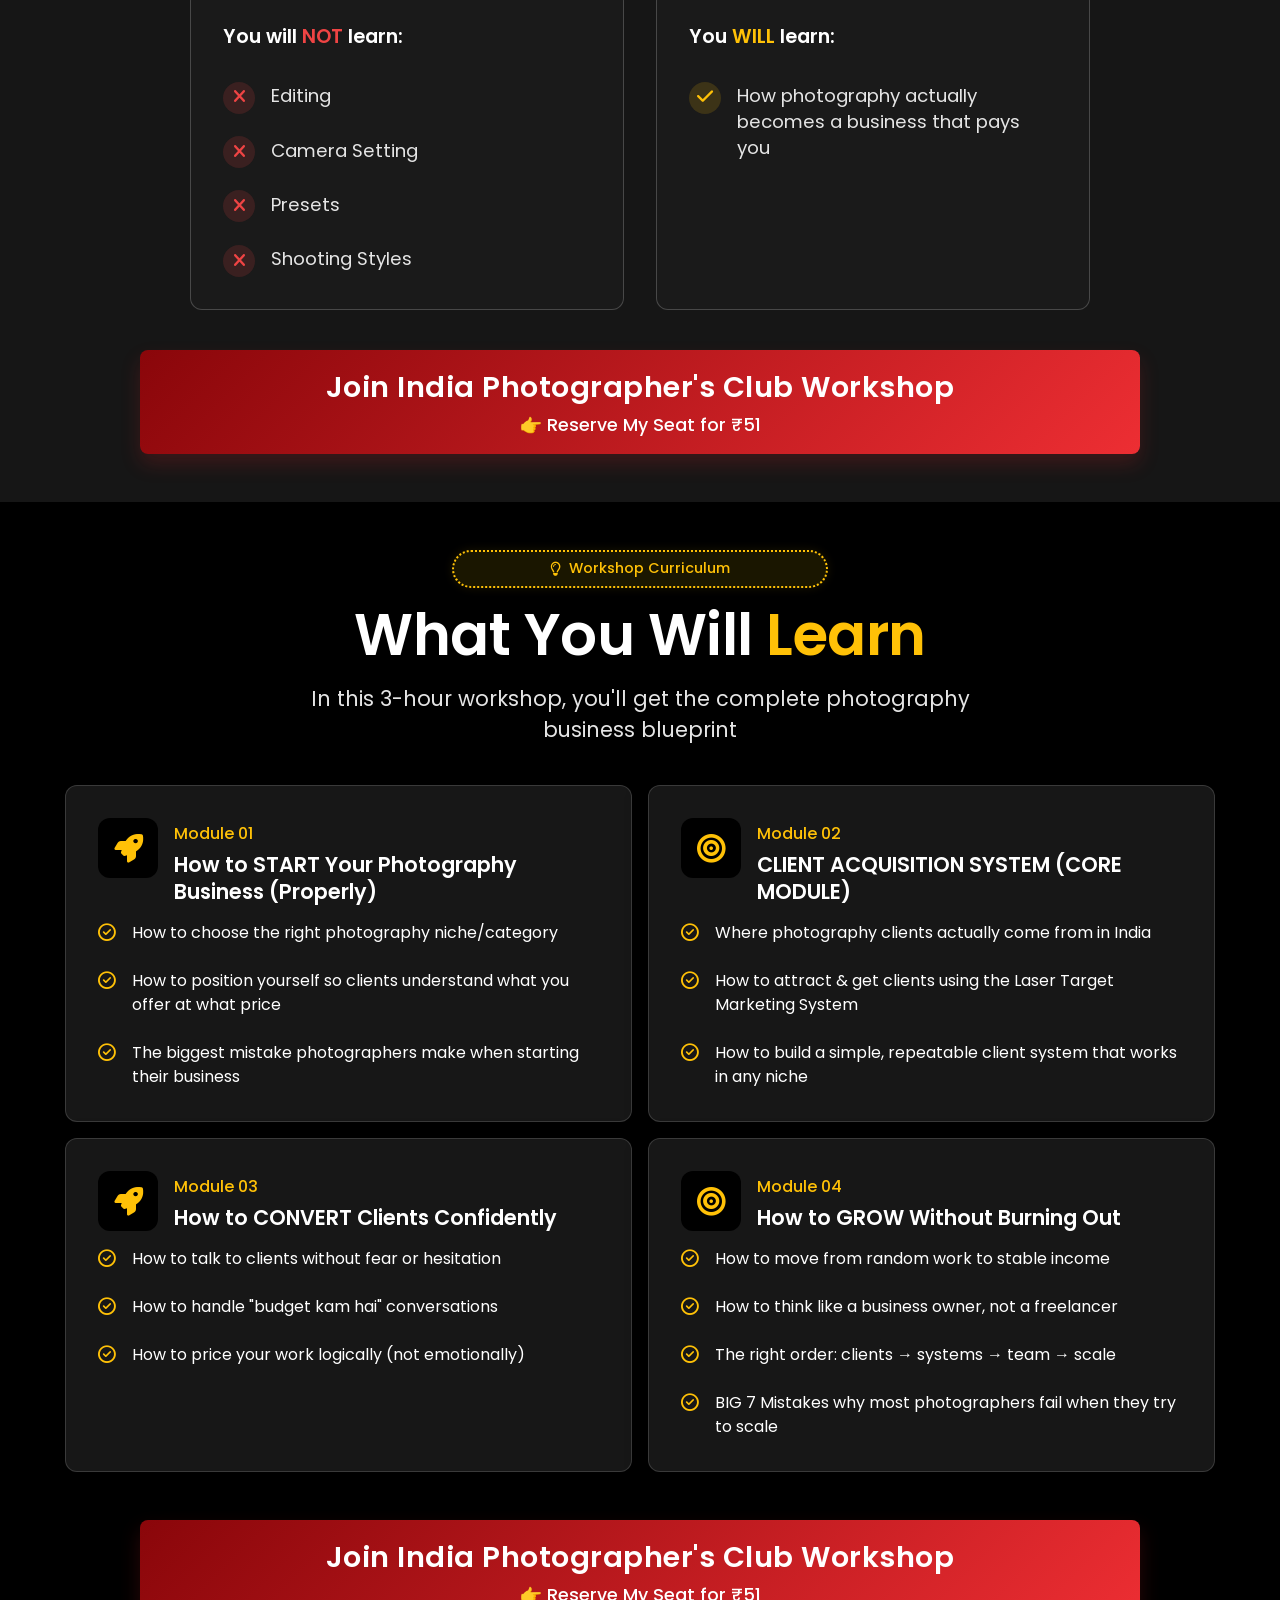
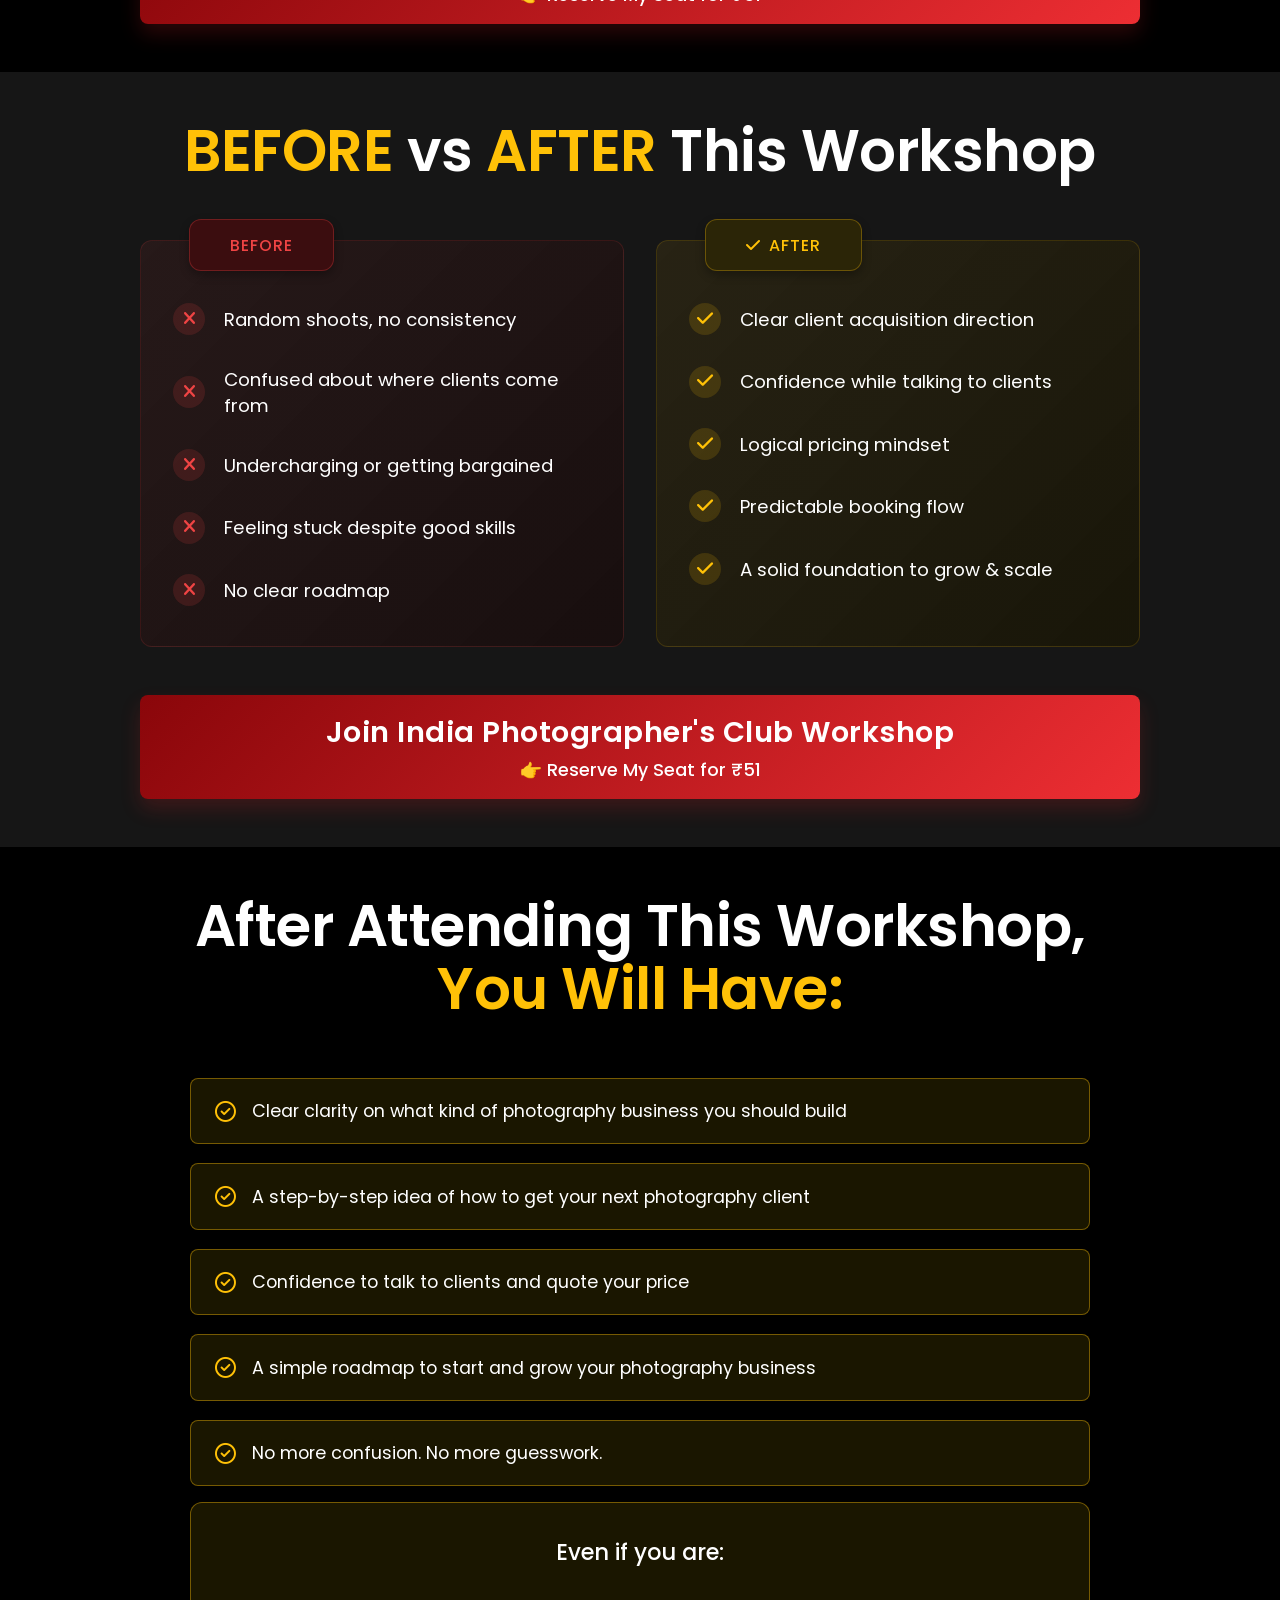
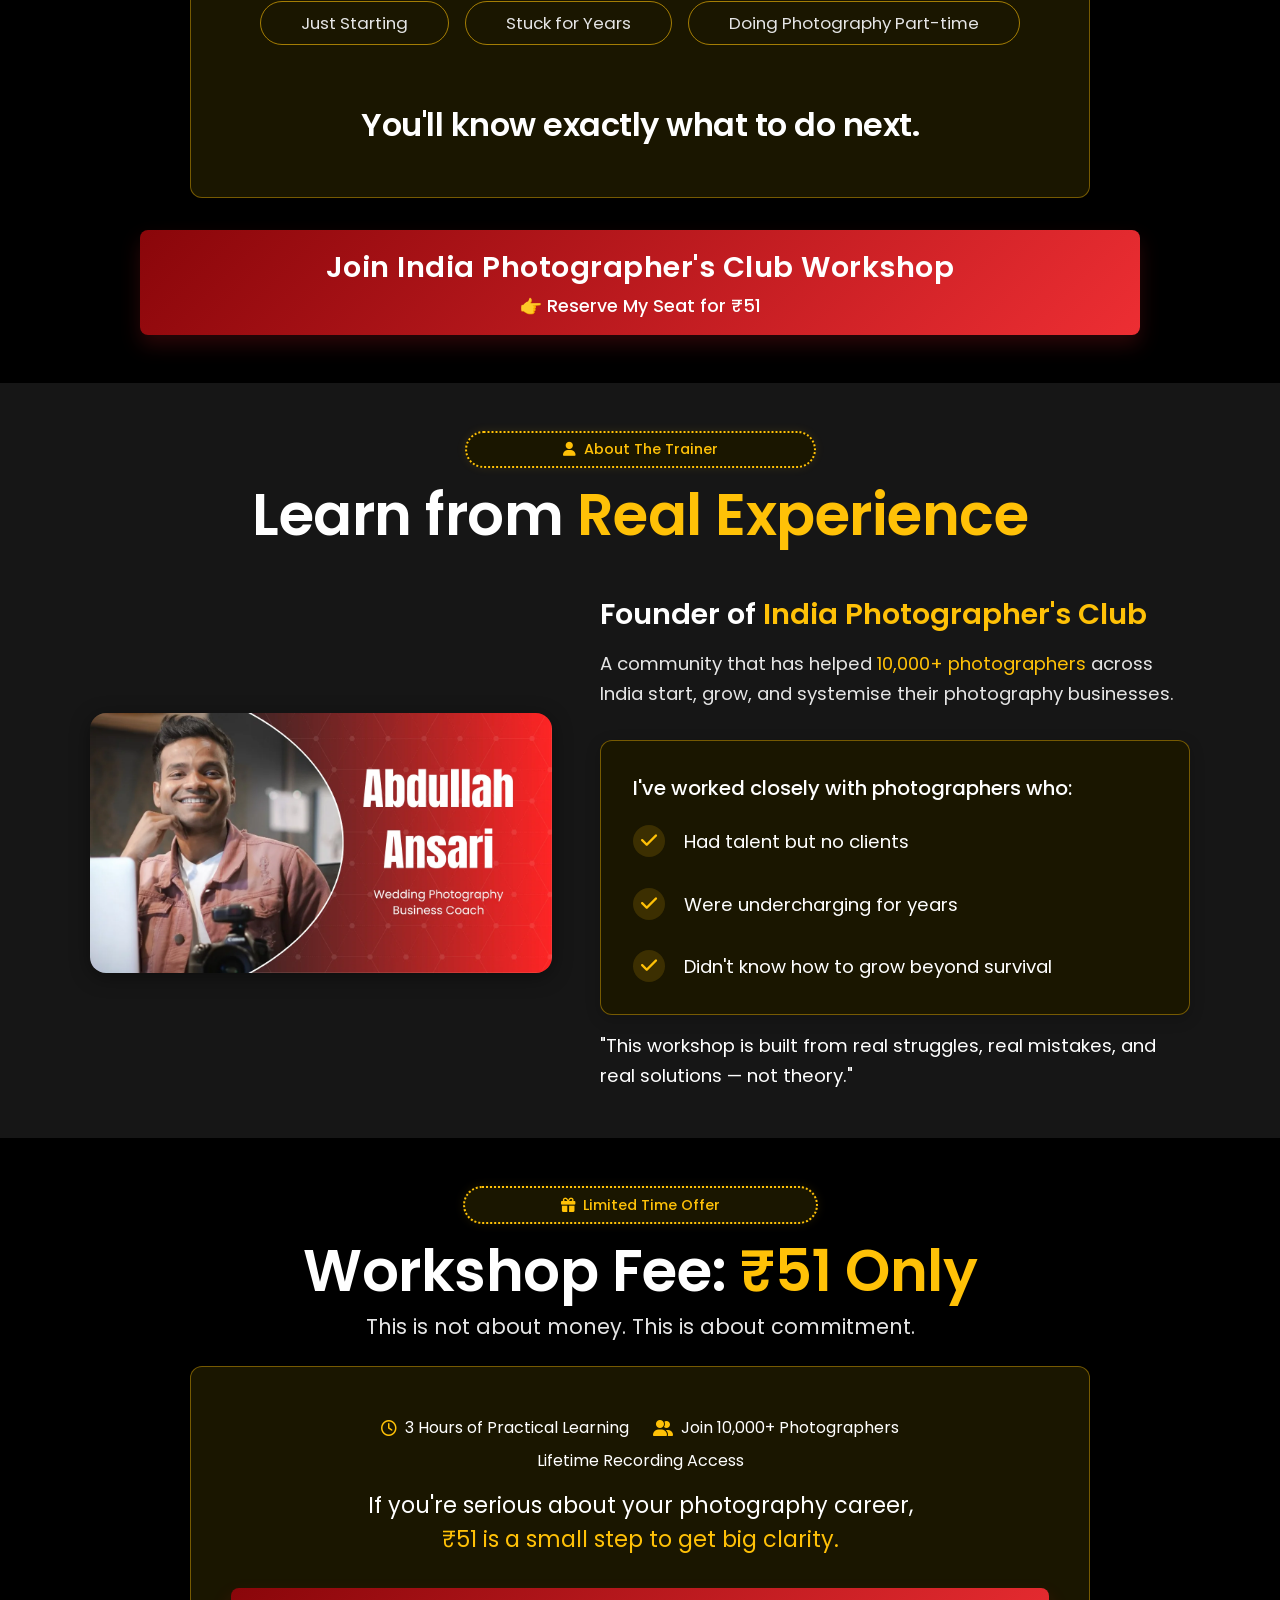
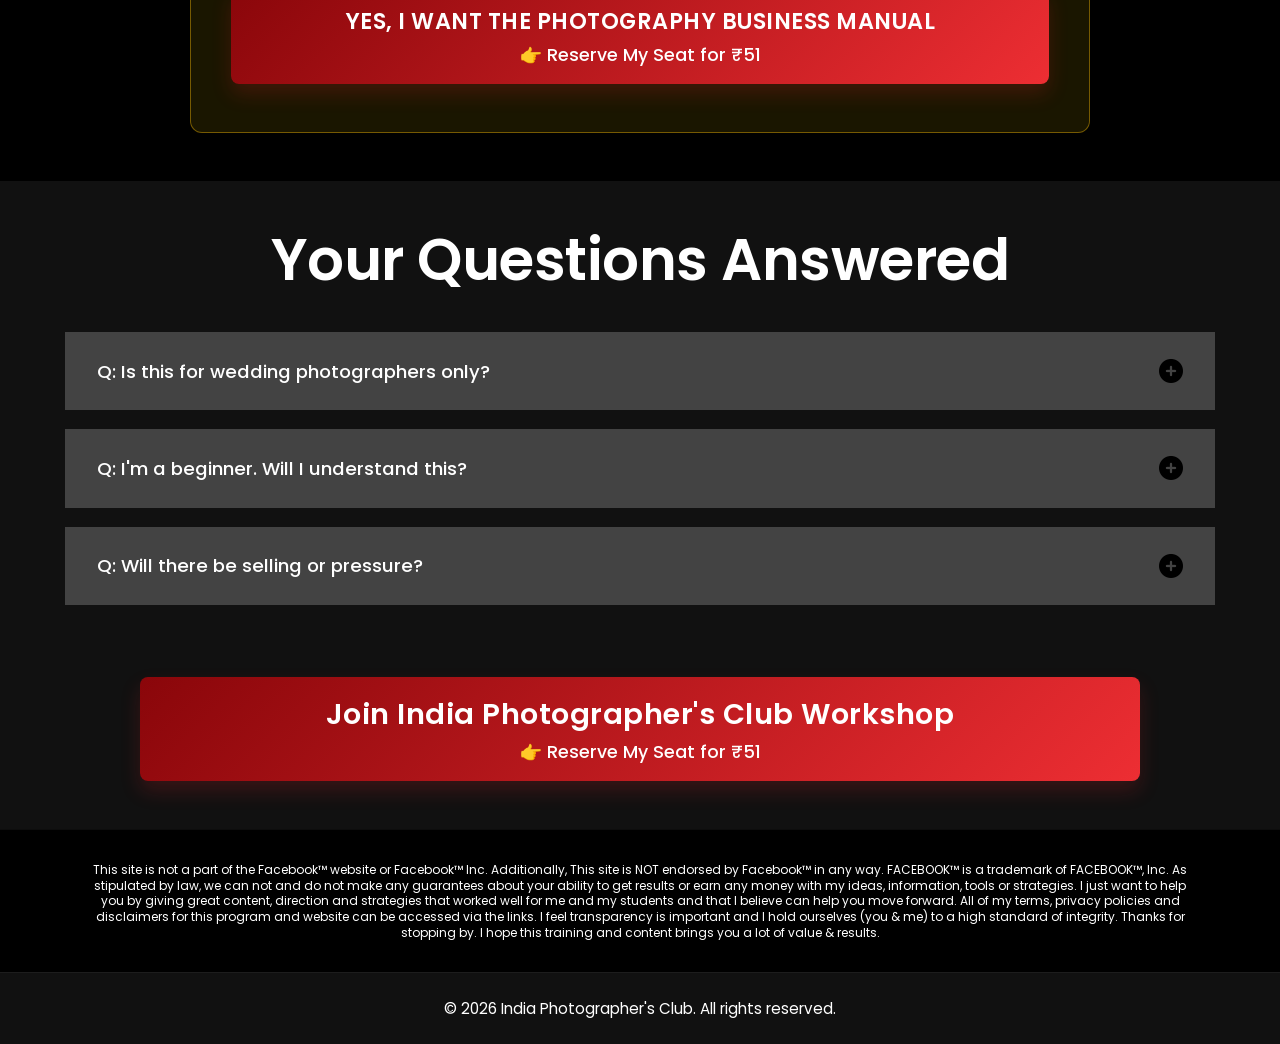
==== commit c71004a8: "c" ====
--- a/index.html
+++ b/index.html
@@ -238,7 +238,7 @@
 
             <!-- Main Heading -->
             <h2 class="section-heading solution-heading">
-                This is NOT Another Motivation Talk <span class="highlight">or<br>Photography Class</span>
+                This is NOT Another Motivation Talk <span class="highlight">or Photography Class</span>
             </h2>
 
             <!-- Subheading -->
@@ -430,8 +430,8 @@
     <section class="outcomes-section">
         <div class="container container-outcomes">
              <!-- Main Heading -->
-            <h2 class="section-heading ba-heading Workshop">
-                <span  >After Attending This Workshop, <span class="highlight"> You Will Have:</span></span> 
+            <h2 class="section-heading ba-heading  ">
+                <span  >After Attending This Workshop, <span class="highlight"><br> You Will Have:</span></span> 
             </h2>
 
             <!-- List of Promises -->
@@ -563,7 +563,7 @@
 
                 <!-- CTA Button -->
                 <button class="cta-button" style="margin-top: 1rem;">
-                    <span class="btn-title" style="font-size: 1.4rem; text-transform: uppercase;">Yes, I Want The Photography Business Manual</span>
+                    <span class="btn-title small-btn" style="  text-transform: uppercase;">Yes, I Want The Photography Business Manual</span>
                     <span class="btn-subtitle">👉 Reserve My Seat for ₹51</span>
                 </button>
             </div>
--- a/style.css
+++ b/style.css
@@ -34,7 +34,7 @@
 .container {
   max-width: 1300px;
   margin: 0 auto;
-  padding: 0 1.5rem;
+  padding: 0 1rem;
   display: flex;
   flex-direction: column;
   align-items: center;
@@ -85,11 +85,26 @@
 /* Category Chips */
 .categories {
   display: flex;
-  flex-wrap: wrap;
-  justify-content: center;
+  flex-wrap: nowrap;
+  justify-content: flex-start;
   gap: 1rem;
   margin-bottom: 2rem;
   max-width: 1200px;
+  width: 100%;
+  overflow-x: auto;
+  padding-bottom: 0.5rem; /* Space for hidden scrollbar */
+  scrollbar-width: none; /* Hide scrollbar Firefox */
+  -ms-overflow-style: none; /* Hide scrollbar IE/Edge */
+}
+
+.categories::-webkit-scrollbar {
+  display: none; /* Hide scrollbar Chrome/Safari */
+}
+
+@media (min-width: 901px) {
+  .categories {
+    justify-content: center;
+  }
 }
 
 .category-chip {
@@ -103,6 +118,7 @@
   align-items: center;
   gap: 0.5rem;
   transition: all 0.3s ease;
+  flex-shrink: 0; /* prevent chips from shrinking */
 }
 
 .category-chip i {
@@ -341,7 +357,17 @@
   }
 
   .info-cards {
-    grid-template-columns: 1fr;
+    grid-template-columns: 1fr 1fr;
+    gap: 0.8rem;
+  }
+
+  .icon-wrapper {
+    width: 35px;
+    height: 35px;
+  }
+
+  .icon-wrapper i {
+    font-size: 1rem;
   }
 
   .cta-button {
@@ -350,6 +376,9 @@
 
   .btn-title {
     font-size: 1.2rem;
+  }
+  .categories {
+    margin-bottom: 1rem; /* keep centered on desktop where it probably doesn't overflow */
   }
 }
 
@@ -371,7 +400,6 @@
   line-height: 1.1;
   margin-bottom: 2.5rem;
   letter-spacing: -0.5px;
-   
 }
 
 .familiar-grid {
@@ -455,7 +483,7 @@
     padding: 1.5rem;
   }
   .section-heading {
-    font-size: 2.2rem;
+    font-size: 1.6rem;
   }
 }
 
@@ -644,6 +672,10 @@
   .who-card {
     width: 100%; /* 1 column on mobile */
   }
+  .solution-heading {
+    font-size: 1.5rem;
+    margin-bottom: 1rem;
+  }
 }
 
 /* --- Section 5: Curriculum Section --- */
@@ -760,7 +792,7 @@
     grid-template-columns: 1fr;
   }
   .curriculum-heading {
-    font-size: 2.8rem;
+    font-size: 1.6rem;
   }
 }
 
@@ -794,12 +826,20 @@
 }
 
 .ba-card-red {
-  background: linear-gradient(135deg, rgba(239, 68, 68, 0.08) 0%, rgba(26, 10, 10, 0.6) 100%);
+  background: linear-gradient(
+    135deg,
+    rgba(239, 68, 68, 0.08) 0%,
+    rgba(26, 10, 10, 0.6) 100%
+  );
   border: 1px solid rgba(239, 68, 68, 0.15);
 }
 
 .ba-card-yellow {
-  background: linear-gradient(135deg, rgba(255, 193, 7, 0.08) 0%, rgba(26, 22, 0, 0.6) 100%);
+  background: linear-gradient(
+    135deg,
+    rgba(255, 193, 7, 0.08) 0%,
+    rgba(26, 22, 0, 0.6) 100%
+  );
   border: 1px solid rgba(255, 193, 7, 0.15);
 }
 
@@ -863,6 +903,9 @@
     grid-template-columns: 1fr;
     gap: 4.5rem; /* More gap for the overlapping badge spacing */
   }
+  .ba-heading {
+    font-size: 1.45rem;
+  }
 }
 
 /* --- Section 7: Outcomes Section --- */
@@ -873,11 +916,6 @@
 
 .container-outcomes {
   align-items: center;
-}
-
-.Workshop{
-    width: 900px;
-    margin-bottom: 1.5rem;
 }
 
 .outcomes-list {
@@ -958,8 +996,12 @@
 }
 
 @media (max-width: 600px) {
+  .status-pills {
+    margin-bottom: 1.5rem;
+  }
   .conclusion-statement {
-    font-size: 1.8rem;
+    font-size: 1.4rem;
+    line-height: 1.2;
   }
   .status-pill {
     padding: 0.5rem 1.5rem;
@@ -1047,7 +1089,6 @@
   font-size: 1.15rem;
   color: #ffffff;
   line-height: 1.6;
- 
 }
 
 @media (max-width: 900px) {
@@ -1061,7 +1102,7 @@
     margin: 0 auto;
   }
   .trainer-heading {
-    font-size: 2.8rem;
+    font-size: 1.6rem;
   }
 }
 
@@ -1139,7 +1180,7 @@
 
 @media (max-width: 768px) {
   .offer-heading {
-    font-size: 2.8rem;
+    font-size: 1.6rem;
   }
   .feature-row {
     flex-direction: column;
@@ -1210,7 +1251,9 @@
   padding: 0 2rem;
   max-height: 0;
   overflow: hidden;
-  transition: max-height 0.3s ease, padding 0.3s ease;
+  transition:
+    max-height 0.3s ease,
+    padding 0.3s ease;
 }
 
 .faq-answer p {
@@ -1226,15 +1269,24 @@
   /* Change plus to an 'x' on open */
   transform: rotate(45deg);
 }
+.small-btn {
+  font-size: 1.4rem;
+}
 
 @media (max-width: 768px) {
   .faq-heading {
-    font-size: 2.8rem;
+    font-size: 1.6rem;
   }
   .faq-question {
-    padding: 1.2rem 1.5rem;
-    font-size: 1.05rem;
-  }
+    padding: 1.2rem 1.2rem;
+    font-size: 1rem;
+  }
+  .faq-answer p {
+    font-size: 0.8rem;
+    line-height: 1.2;
+    padding: 0.5rem 0;
+  }
+ 
 }
 
 /* --- Footer --- */
@@ -1269,3 +1321,165 @@
   font-size: 0.95rem;
   color: #ffffff;
 }
+
+/* === GLOBAL RESPONSIVENESS PATCH === */
+/* Tablet & below */
+@media (max-width: 900px) {
+  .sub-heading {
+    font-size: 1.2rem;
+  }
+  .category-chip {
+    padding: 0.5rem 1.5rem;
+    font-size: 0.85rem;
+  }
+  .requirements {
+    gap: 1rem;
+    margin-bottom: 1.5rem;
+  }
+  .req-item {
+    font-size: 0.9rem;
+  }
+  .top-badge {
+    padding: 0.4rem 2rem;
+  }
+  .cta-button {
+    padding: 1.2rem 1rem;
+  }
+  .btn-title {
+    font-size: 1.4rem;
+  }
+  .btn-subtitle {
+    font-size: 1rem;
+  }
+  .highlight-box .box-main {
+    font-size: 1.15rem;
+  }
+  .highlight-box .box-sub {
+    font-size: 1rem;
+  }
+  .solution-subheading {
+    font-size: 1.15rem;
+  }
+  .outcome-bar {
+    padding: 1rem;
+  }
+  .outcome-bar p {
+    font-size: 1rem;
+  }
+  .conclusion-box {
+    padding: 2rem 1.5rem;
+  }
+  .conclusion-title {
+    font-size: 1.2rem;
+  }
+  .trainer-title {
+    font-size: 1.5rem;
+  }
+  .trainer-desc,
+  .trainer-quote,
+  .experience-title {
+    font-size: 1.05rem;
+  }
+  .experience-box {
+    padding: 1.5rem;
+  }
+  .offer-box {
+    padding: 2.5rem 1.5rem;
+  }
+  .offer-text {
+    font-size: 1.15rem;
+  }
+  .offer-subheading {
+    font-size: 1.1rem;
+  }
+  .curriculum-subheading {
+    font-size: 1.1rem;
+  }
+  
+}
+
+/* Mobile specifically */
+@media (max-width: 600px) {
+  .hero-section {
+    padding-top: 1rem;
+  }
+  .top-badge {
+    padding: 0.4rem 1.5rem;
+    font-size: 0.8rem;
+  }
+  .category-chip {
+    padding: 0.4rem 1rem;
+    font-size: 0.8rem;
+  }
+  .video-thumbnail {
+    height: 200px;
+    min-height: 200px;
+  }
+  .video-container {
+    box-shadow: 0 5px 15px rgba(0, 0, 0, 0.4);
+  }
+  .info-card {
+    padding: 0.8rem 1rem;
+  }
+  .card-text .value {
+    font-size: 0.95rem;
+  }
+  .card-text .label {
+    font-size: 0.75rem;
+  }
+  .cta-button {
+    padding: 1rem 0.5rem;
+  }
+  .btn-title {
+    font-size: 1.2rem !important; /* Override inline styles */
+  }
+  .btn-subtitle {
+    font-size: 0.9rem;
+  }
+  .familiar-card {
+    padding: 1.2rem;
+  }
+  .compare-card {
+    padding: 1.5rem;
+  }
+  .compare-title {
+    font-size: 1.1rem;
+  }
+  .compare-list li {
+    font-size: 1rem;
+  }
+  .module-card {
+    padding: 1.5rem;
+  }
+  .module-header {
+    flex-direction: column;
+    align-items: flex-start;
+  }
+  .ba-card {
+    padding: 3rem 1.5rem 2rem;
+  }
+  .ba-badge {
+    left: 1.5rem;
+    font-size: 0.9rem;
+    padding: 0.6rem 1.5rem;
+  }
+  .ba-list li {
+    font-size: 1rem;
+  }
+  .feature-row {
+    gap: 1rem;
+  }
+  .offer-feature {
+    font-size: 0.9rem;
+  }
+  .footer-disclaimer {
+    padding: 1.5rem 1rem;
+  }
+  .footer-disclaimer p {
+    font-size: 0.65rem;
+  }
+  .footer-copyright p {
+    font-size: 0.85rem;
+  }
+  
+}
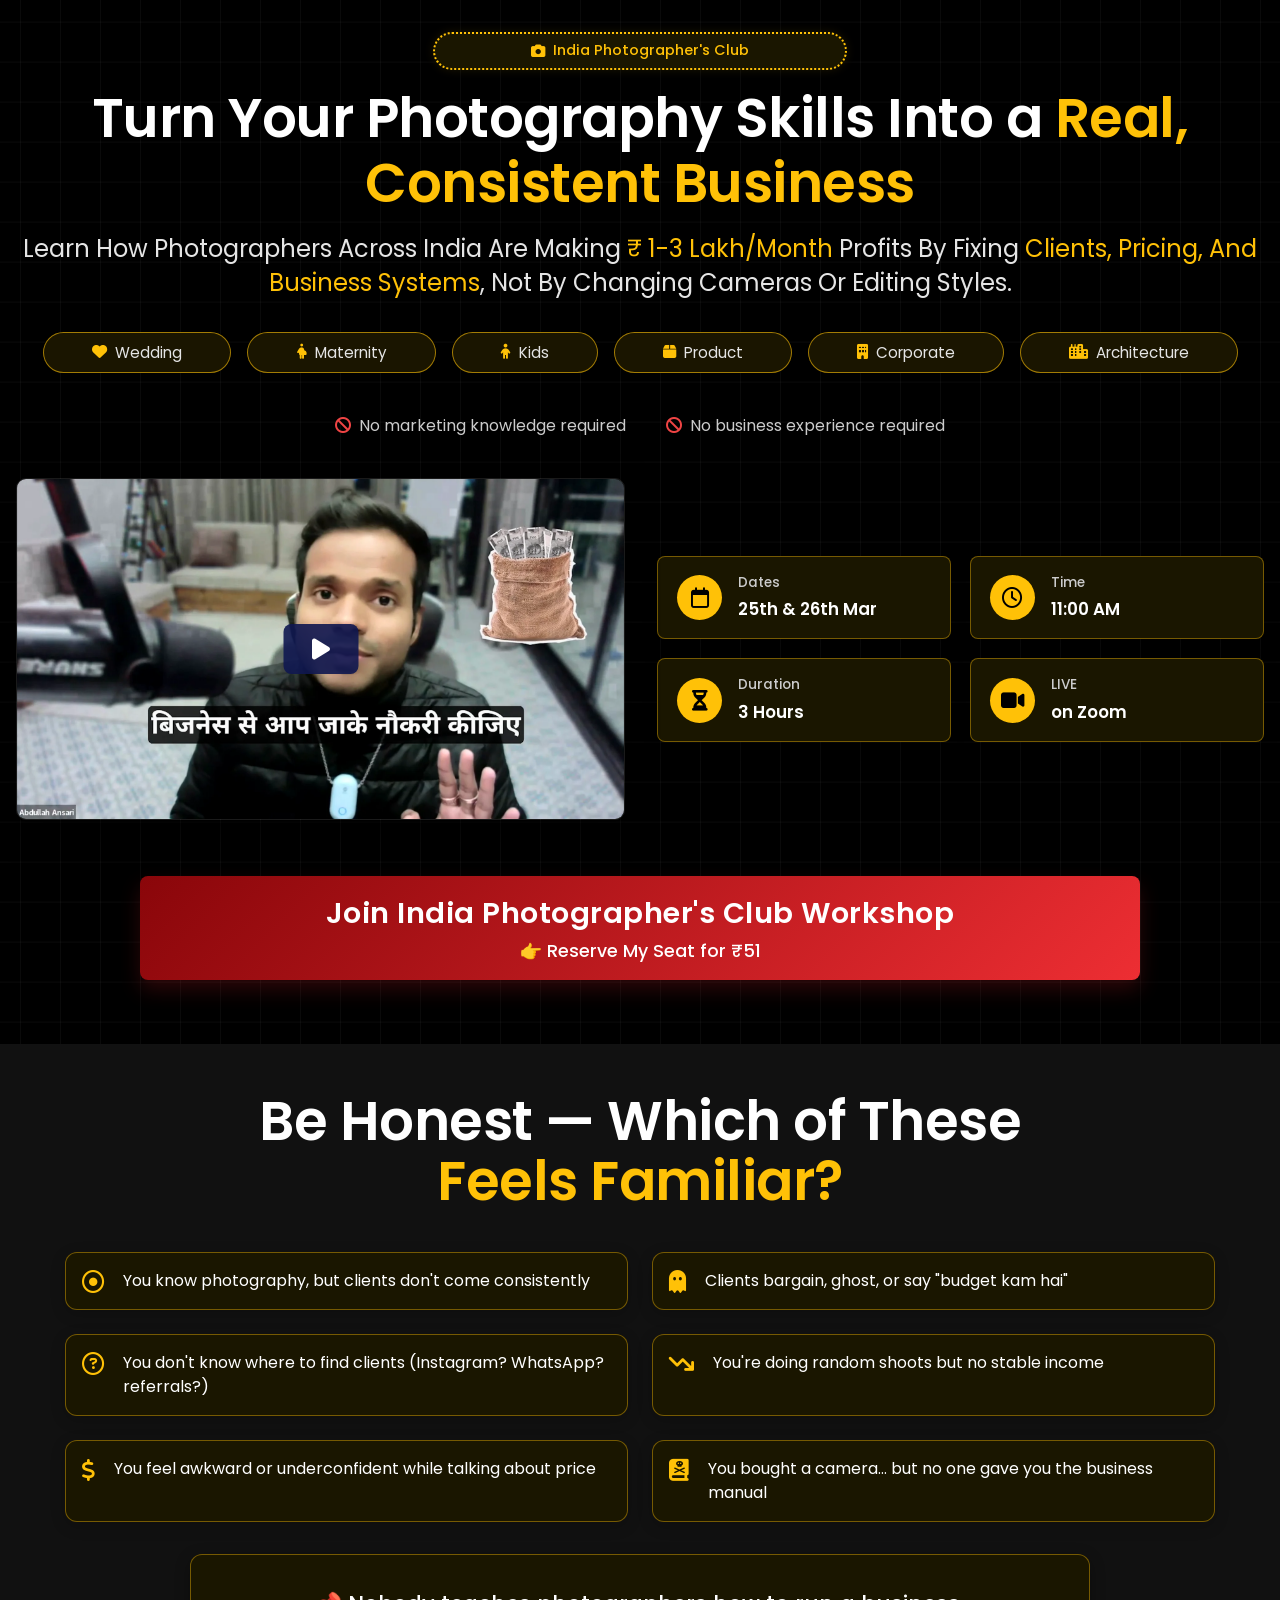
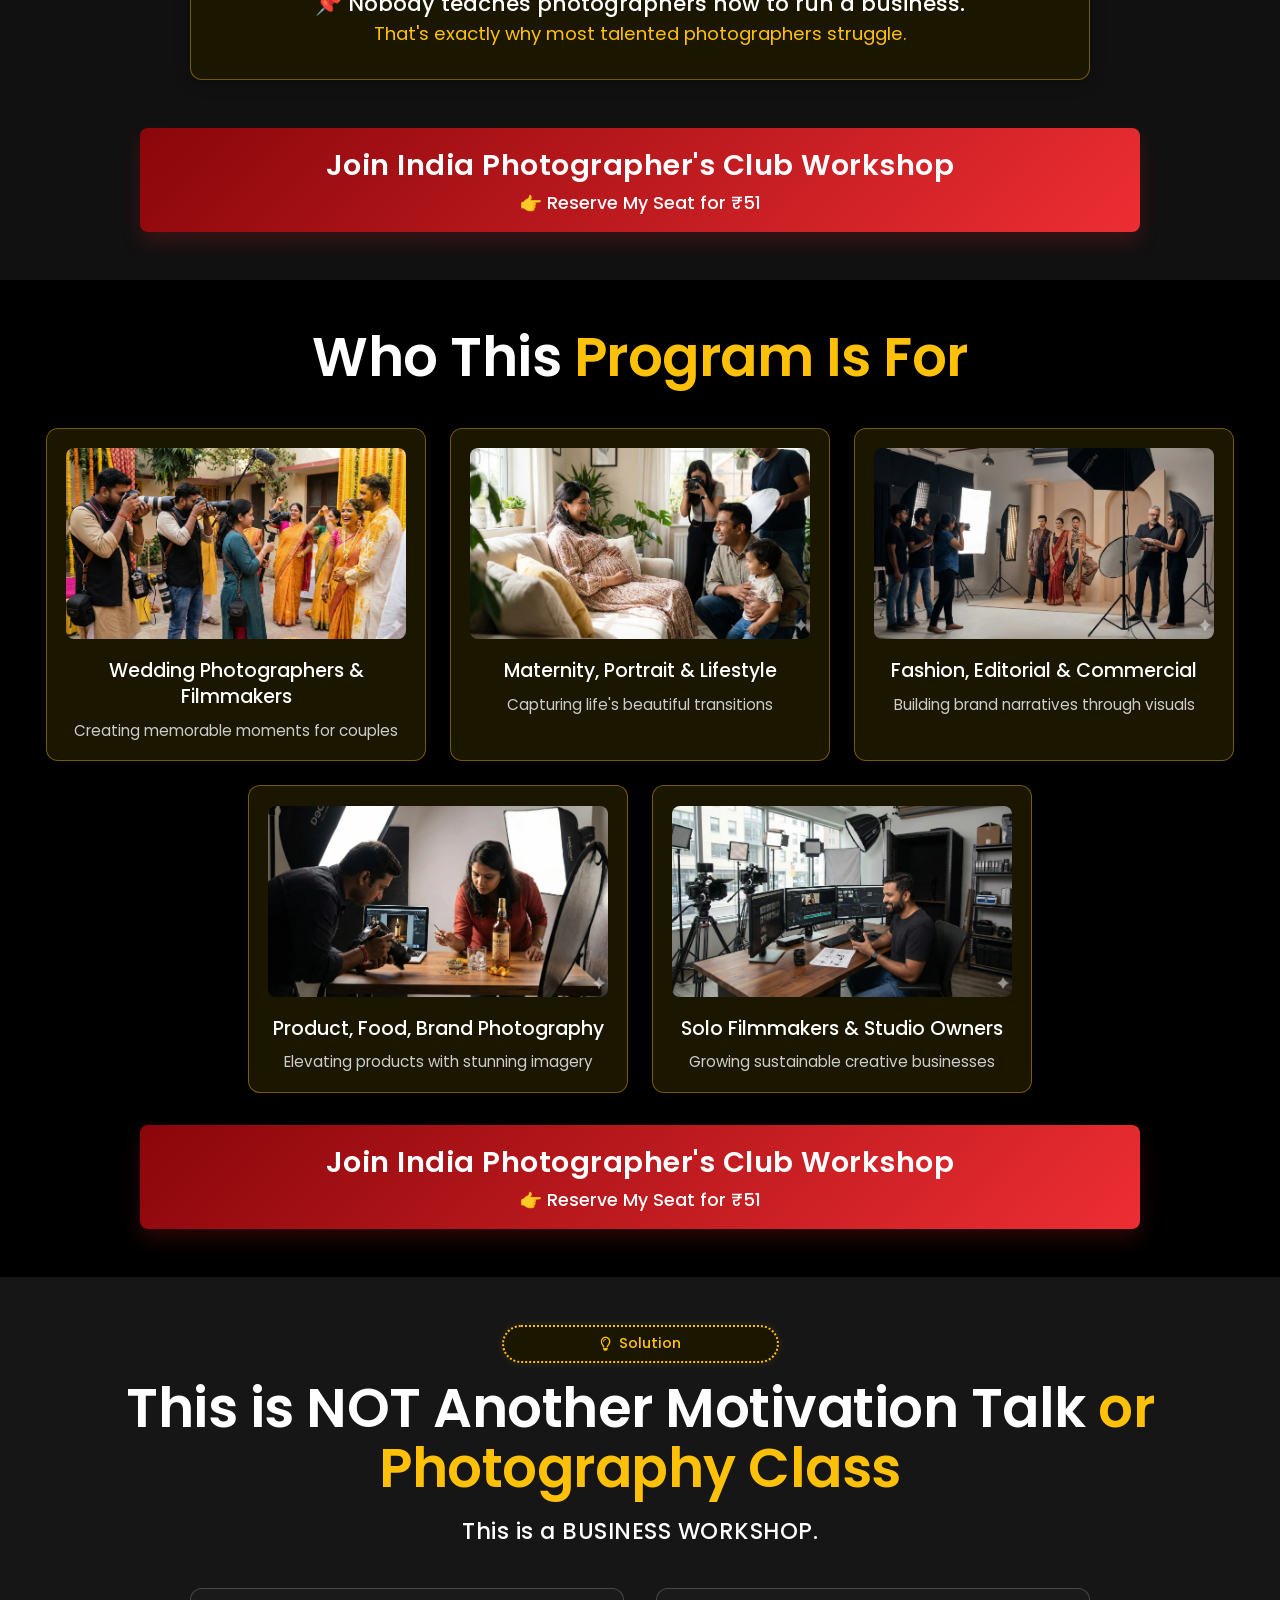
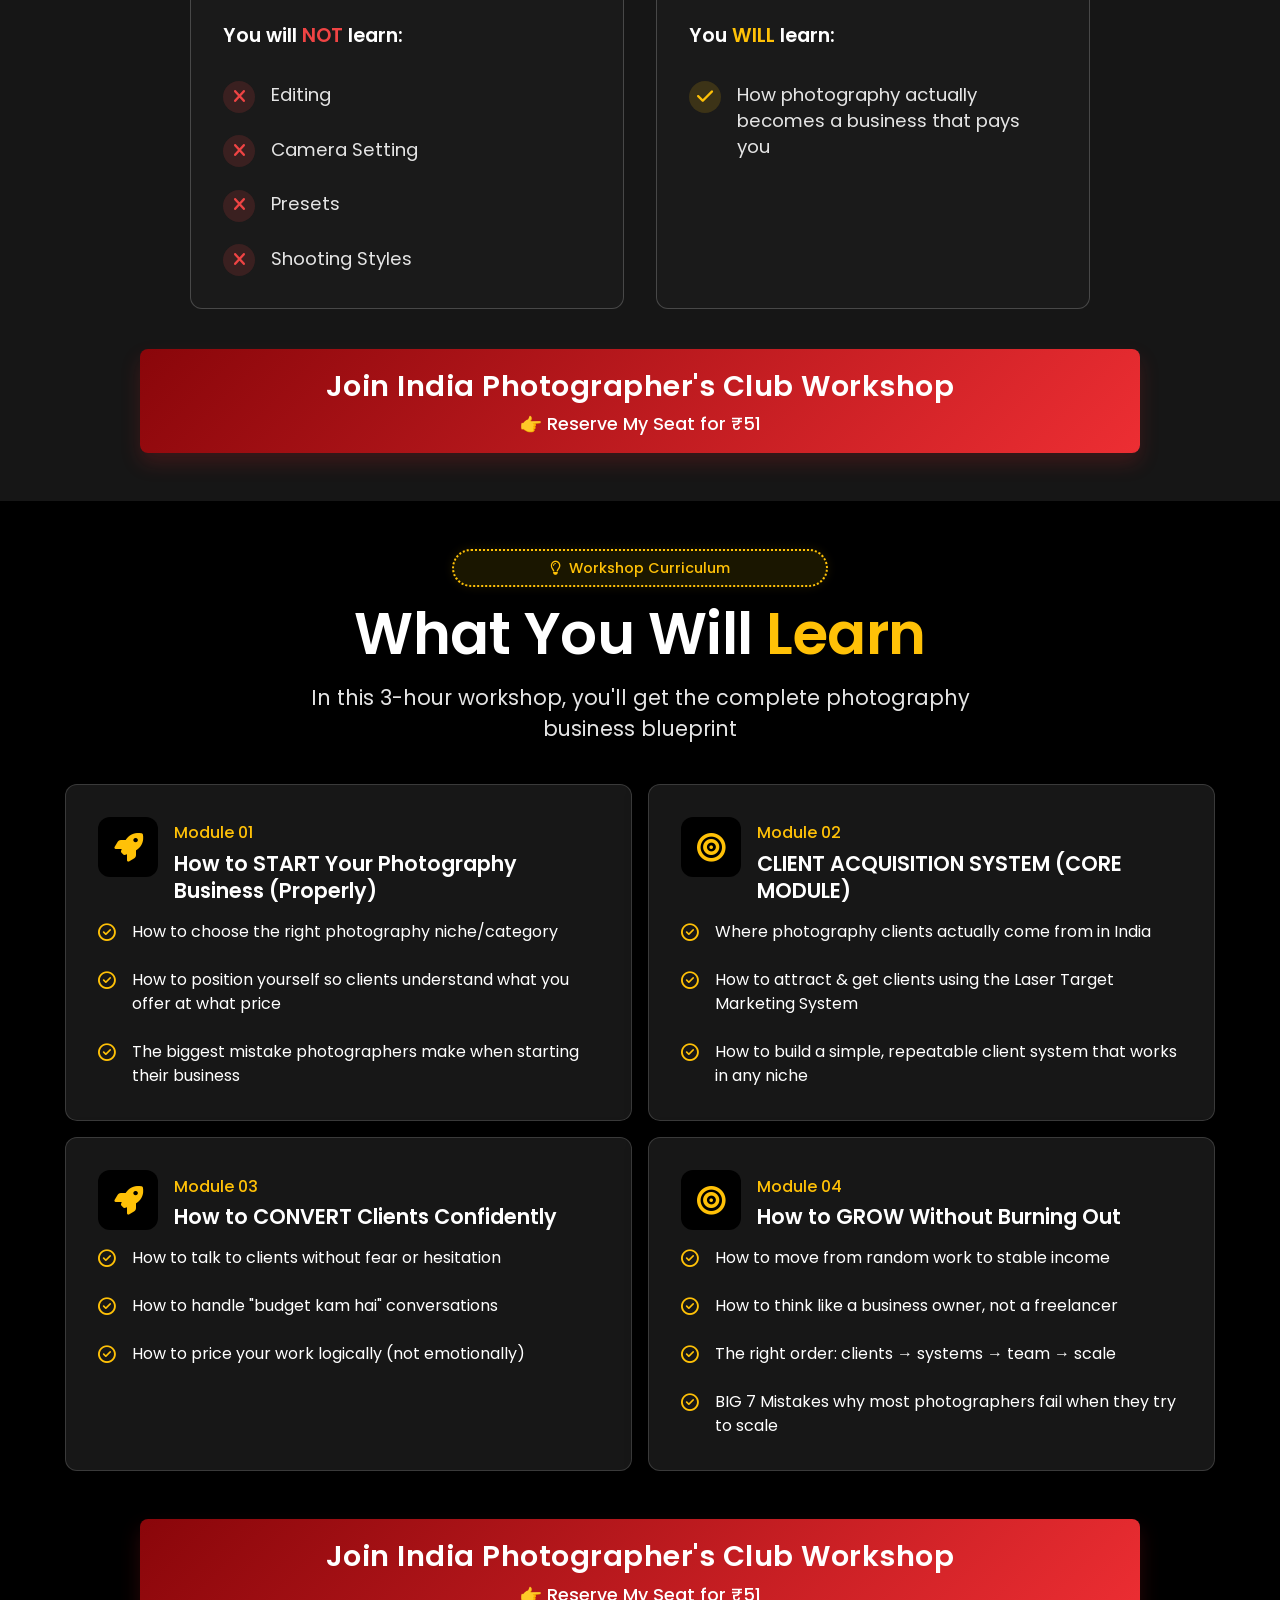
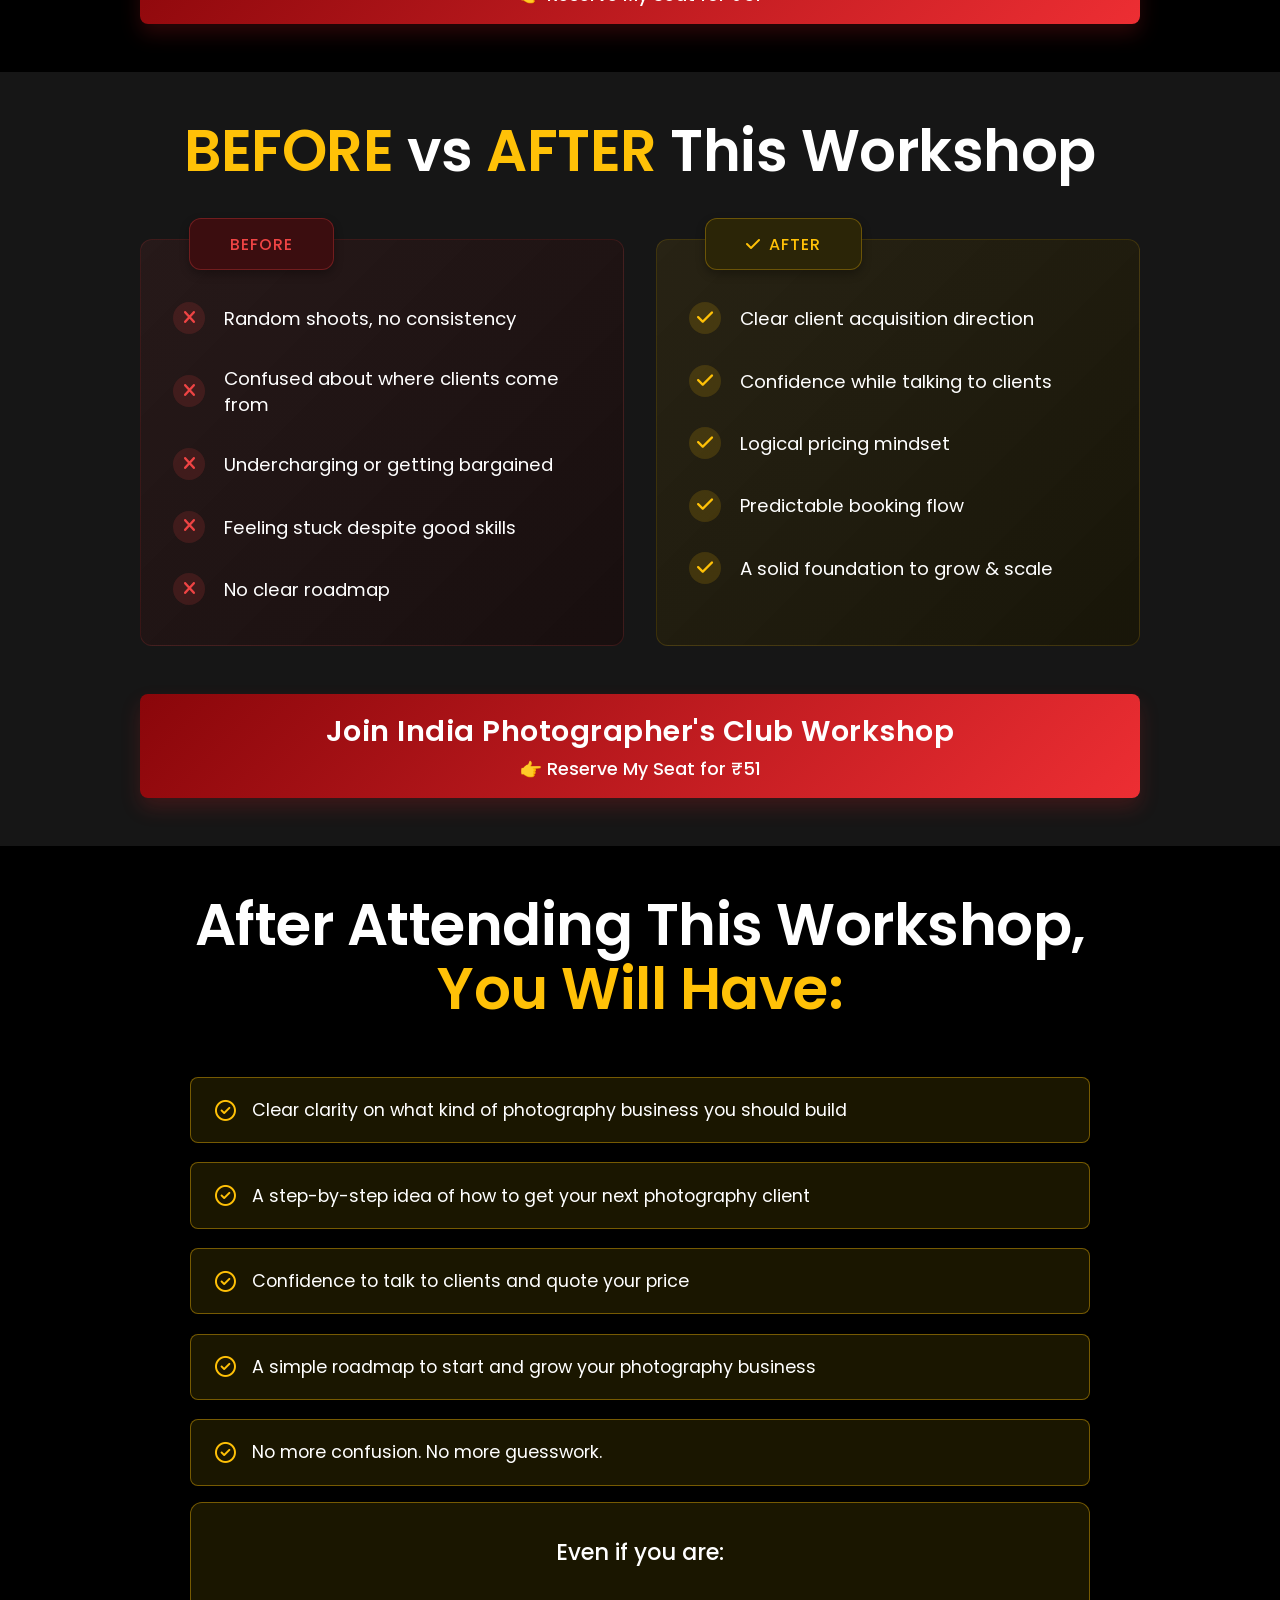
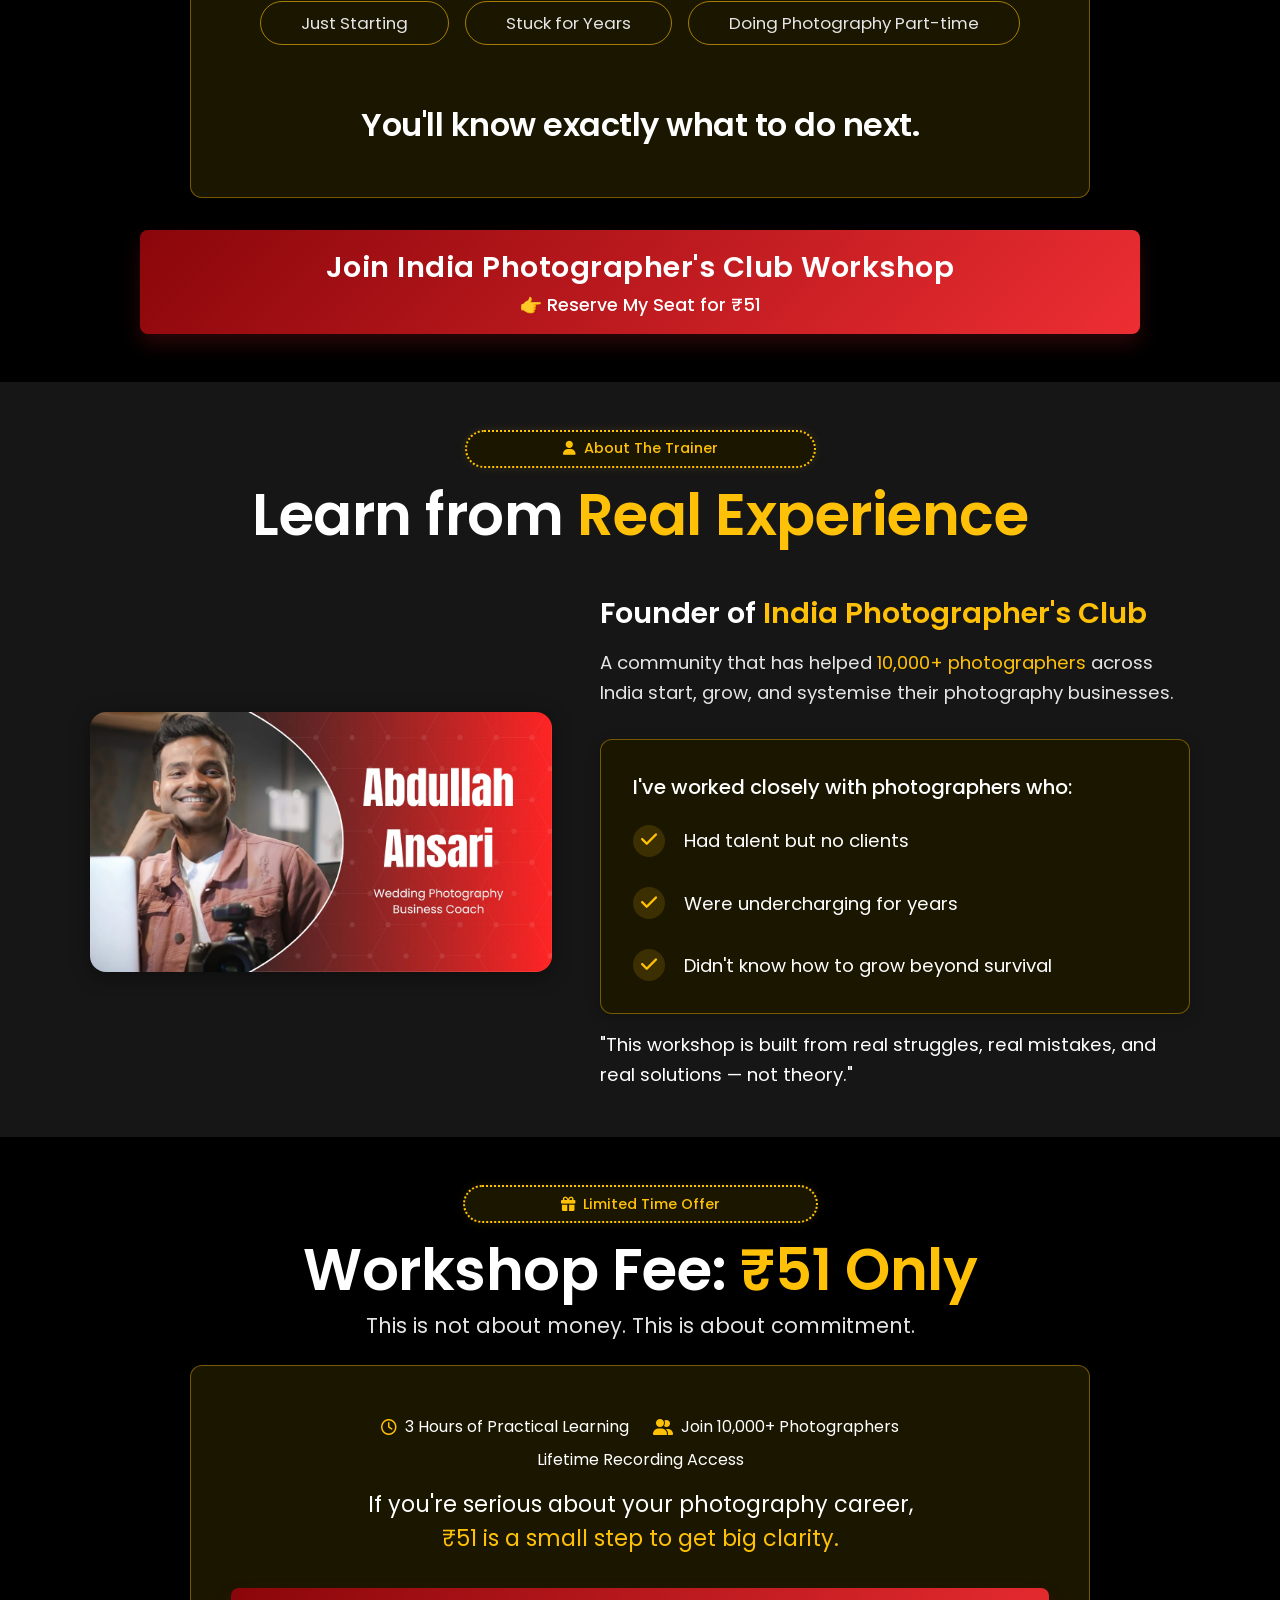
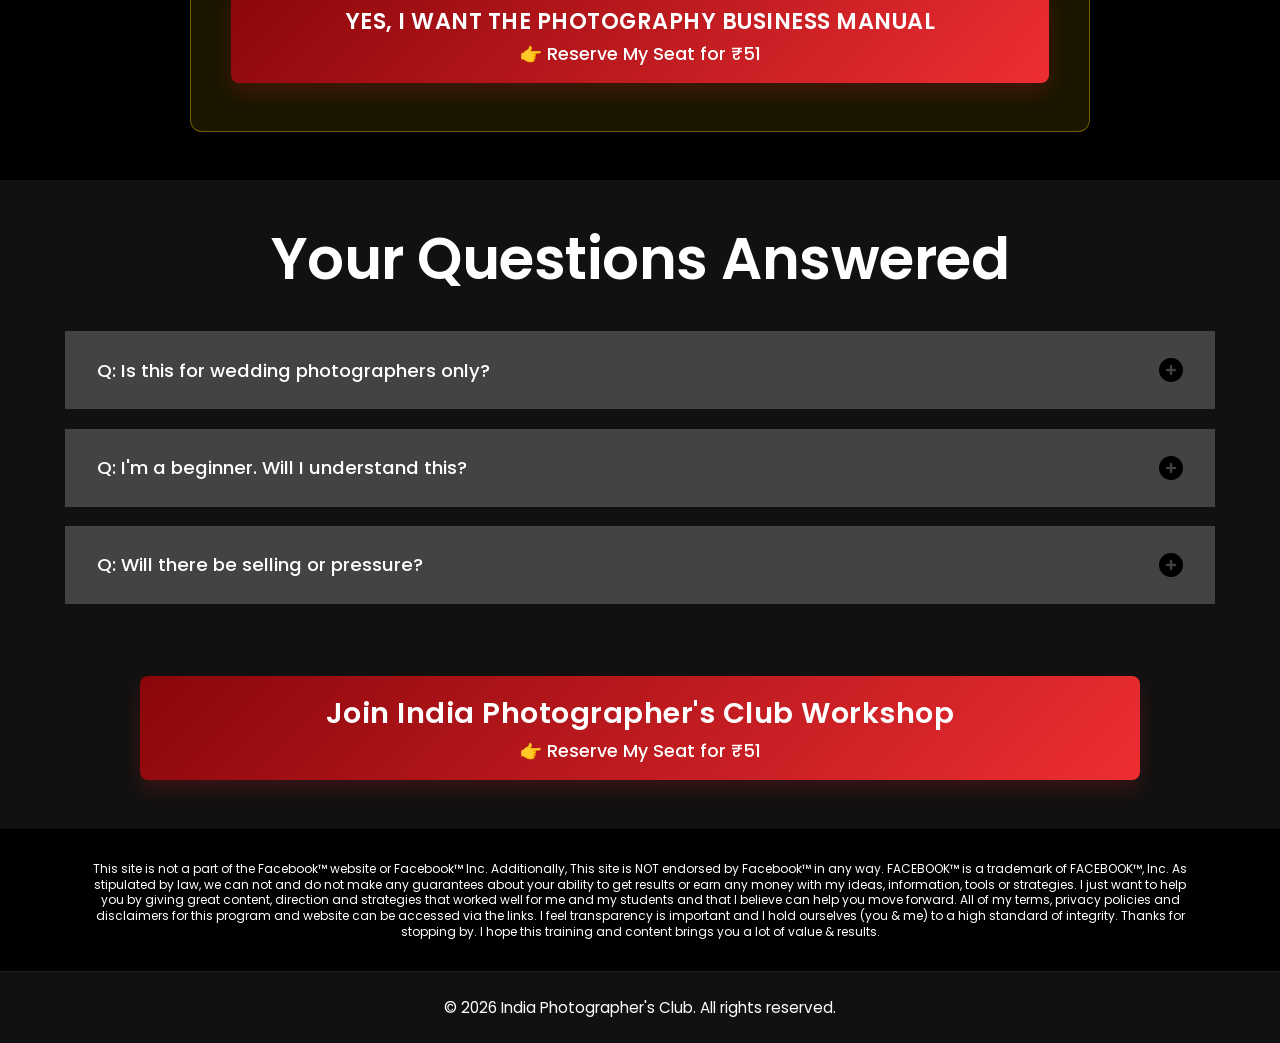
==== commit 460bd8e6: "c" ====
--- a/index.html
+++ b/index.html
@@ -50,17 +50,18 @@
             <!-- Hero Content: Video & Info Cards -->
             <div class="hero-content">
                 <!-- Video Container (Left) -->
-                <div class="video-container" id="video-container">
-                    <!-- Add your YouTube embed link in the data-video-url attribute below -->
-                    <!-- Example: data-video-url="https://www.youtube.com/embed/YOUR_VIDEO_ID" -->
-                    <div class="video-thumbnail" id="video-thumbnail" data-video-url="">
-                        <!-- Placeholder Image -->
-                        <img src="/thumb.webp" alt="Video Placeholder" id="video-placeholder">
-                        <div class="play-button" id="play-button">
-                            <i class="fa-solid fa-play"></i>
-                        </div>
-                    </div>
-                </div>
+           <div class="video-container" id="video-container">
+  <div
+    class="video-thumbnail"
+    id="video-thumbnail"
+    data-video-url="https://www.youtube.com/embed/8TZMtslA3UY"
+  >
+    <img src="/thumb.webp" alt="Video Placeholder" id="video-placeholder">
+    <div class="play-button" id="play-button">
+      <i class="fa-solid fa-play"></i>
+    </div>
+  </div>
+</div>
                 
                 <!-- Info Cards (Right) -->
                 <div class="info-cards">
--- a/style.css
+++ b/style.css
@@ -184,7 +184,22 @@
   object-fit: cover;
   display: block;
 }
-
+.video-container {
+  flex: 1;
+  position: relative;
+  aspect-ratio: 16 / 9;
+  border-radius: 10px;
+  overflow: hidden;
+  border: 1px solid rgba(255, 255, 255, 0.1);
+  box-shadow: 0 10px 30px rgba(0, 0, 0, 0.5);
+}
+
+.video-thumbnail,
+.video-thumbnail img,
+.video-container iframe {
+  width: 100%;
+  height: 100%;
+}
 .play-button {
   position: absolute;
   top: 50%;
@@ -1286,7 +1301,6 @@
     line-height: 1.2;
     padding: 0.5rem 0;
   }
- 
 }
 
 /* --- Footer --- */
@@ -1395,7 +1409,6 @@
   .curriculum-subheading {
     font-size: 1.1rem;
   }
-  
 }
 
 /* Mobile specifically */
@@ -1433,6 +1446,9 @@
   .btn-title {
     font-size: 1.2rem !important; /* Override inline styles */
   }
+  .small-btn {
+    font-size: 1rem !important;
+  }
   .btn-subtitle {
     font-size: 0.9rem;
   }
@@ -1481,5 +1497,4 @@
   .footer-copyright p {
     font-size: 0.85rem;
   }
-  
-}
+}
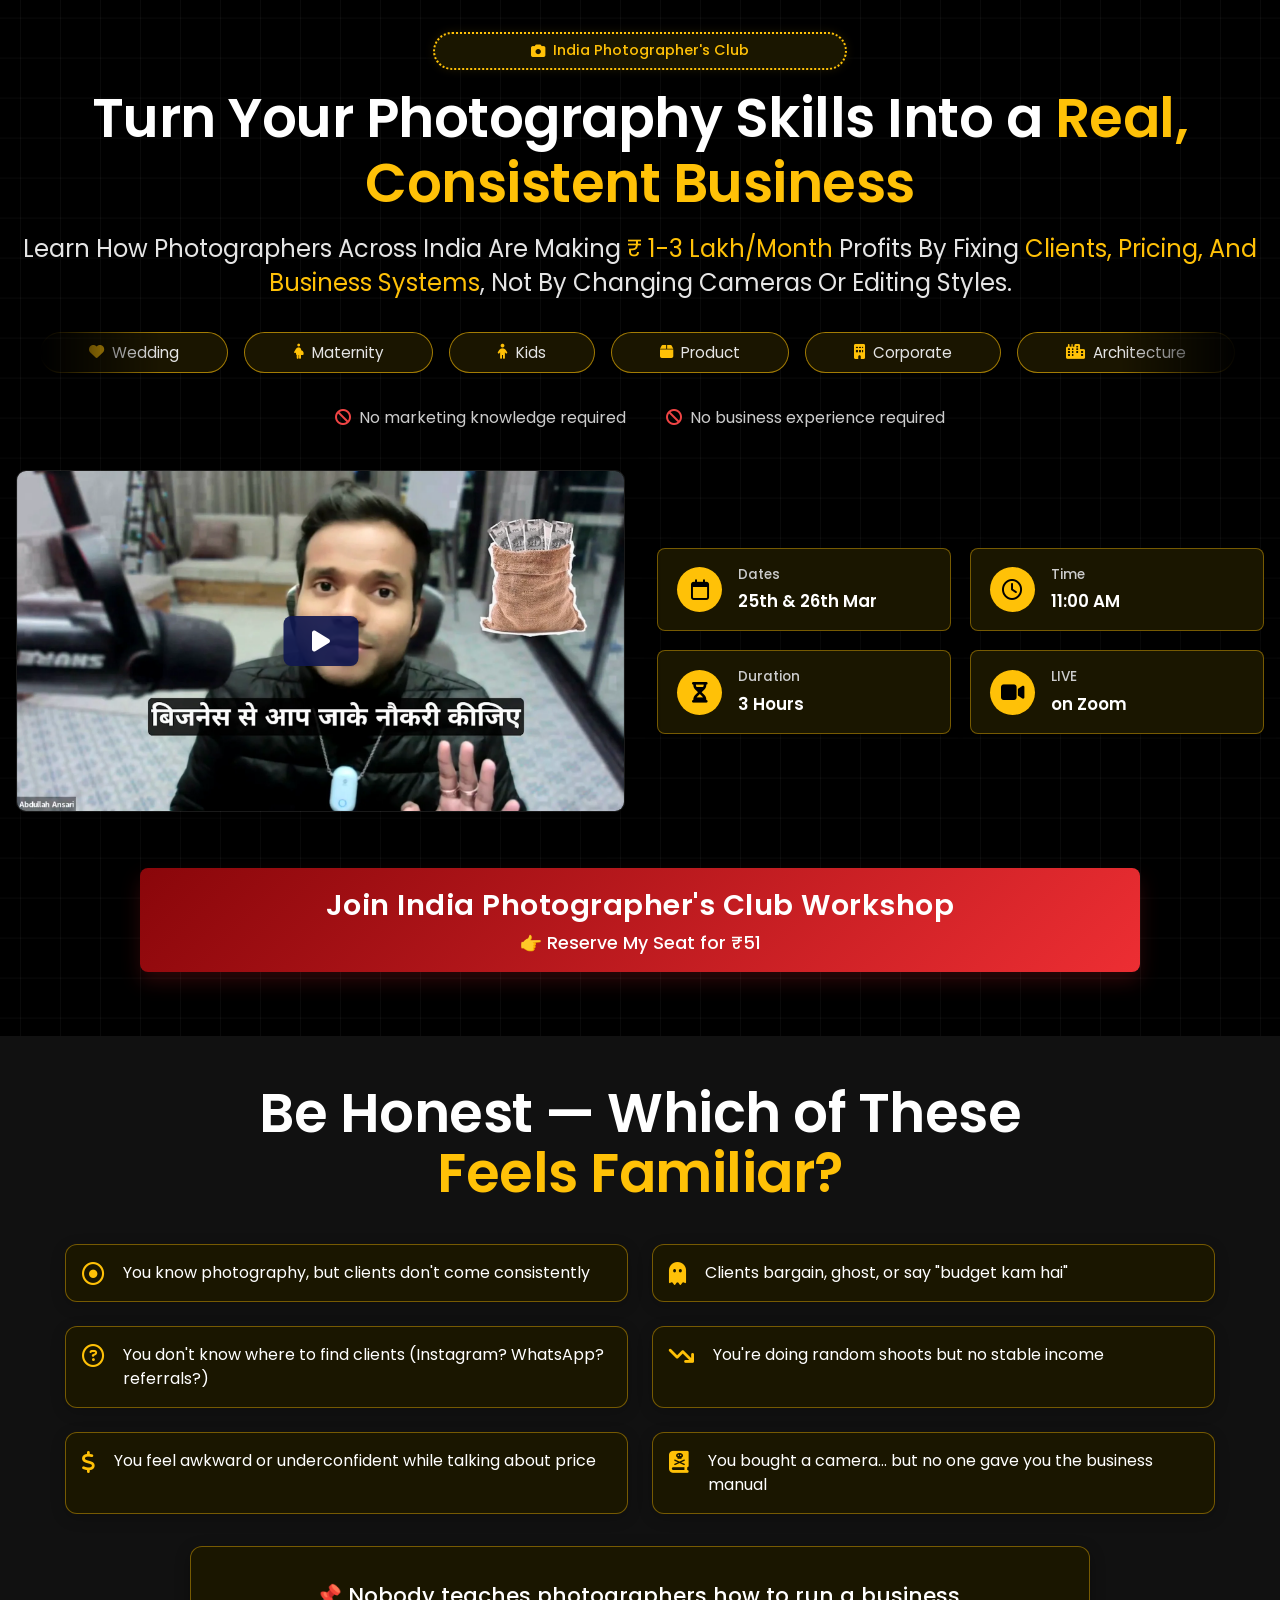
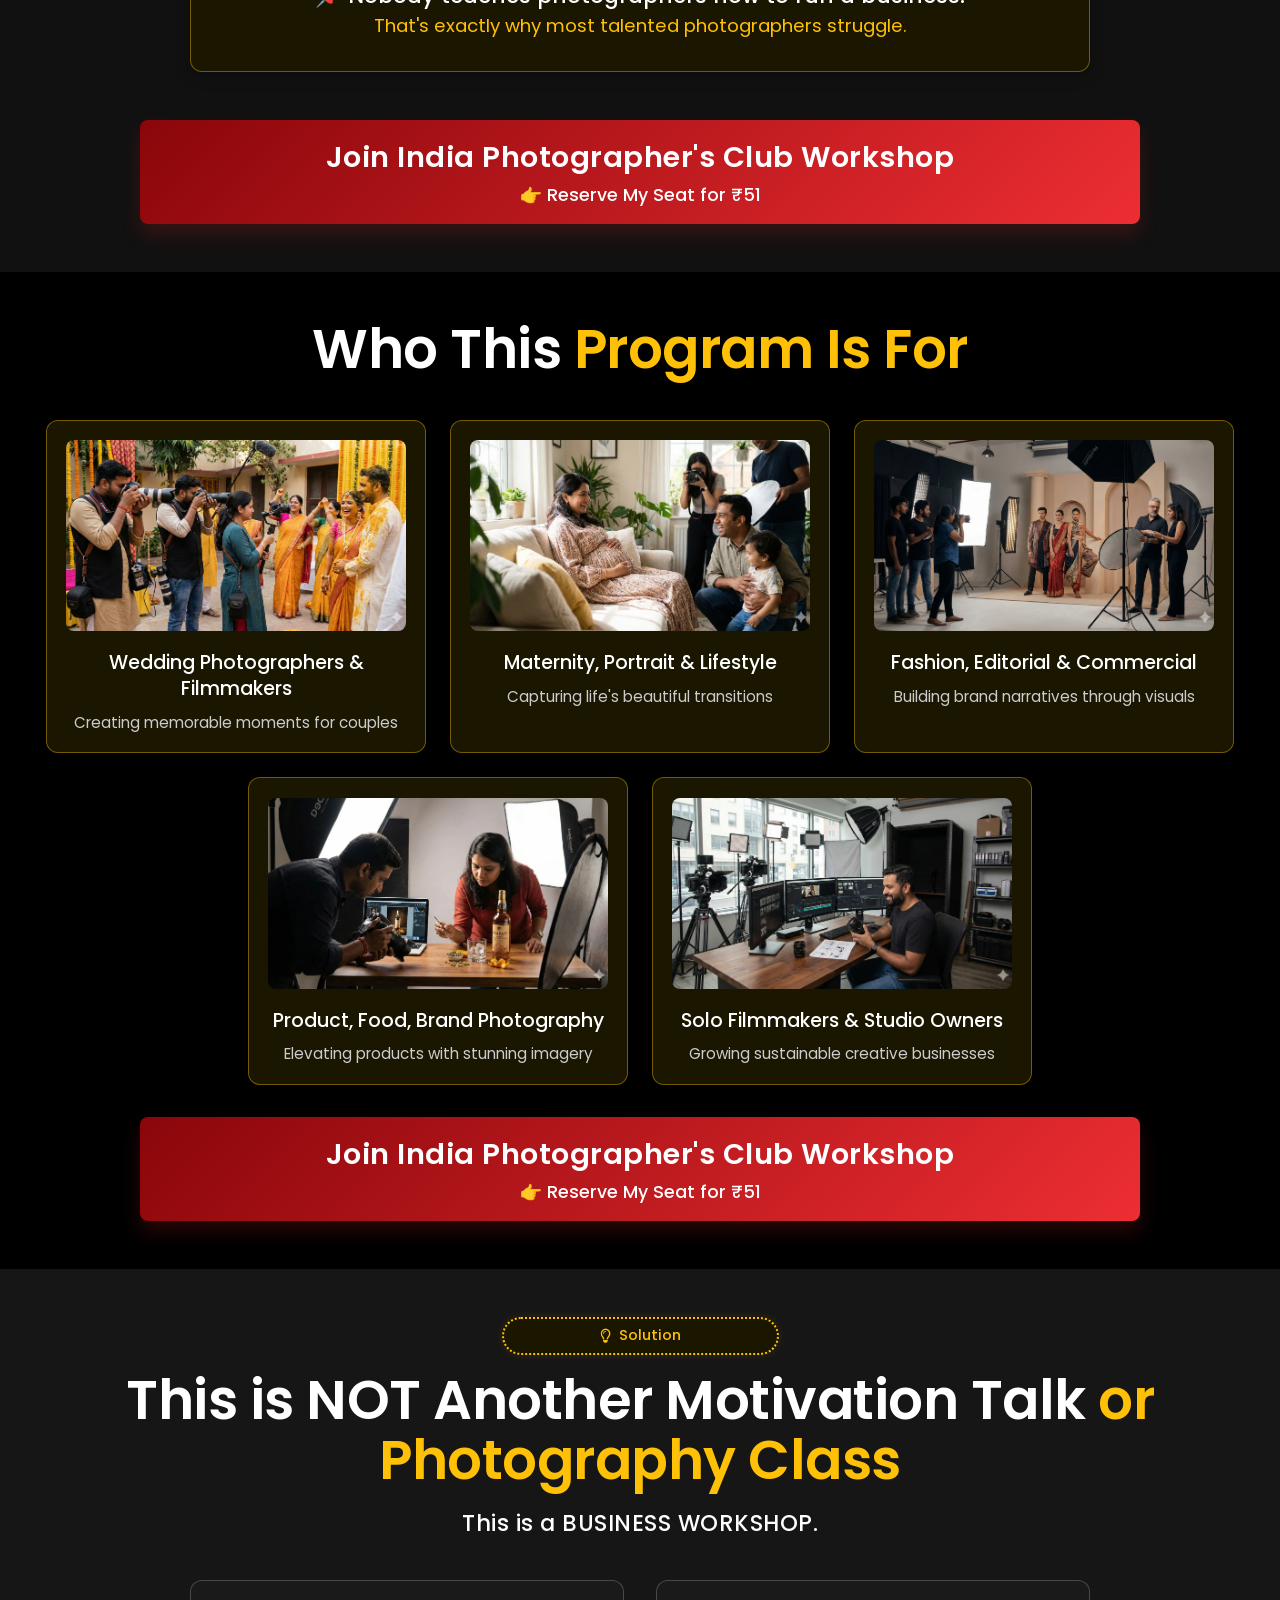
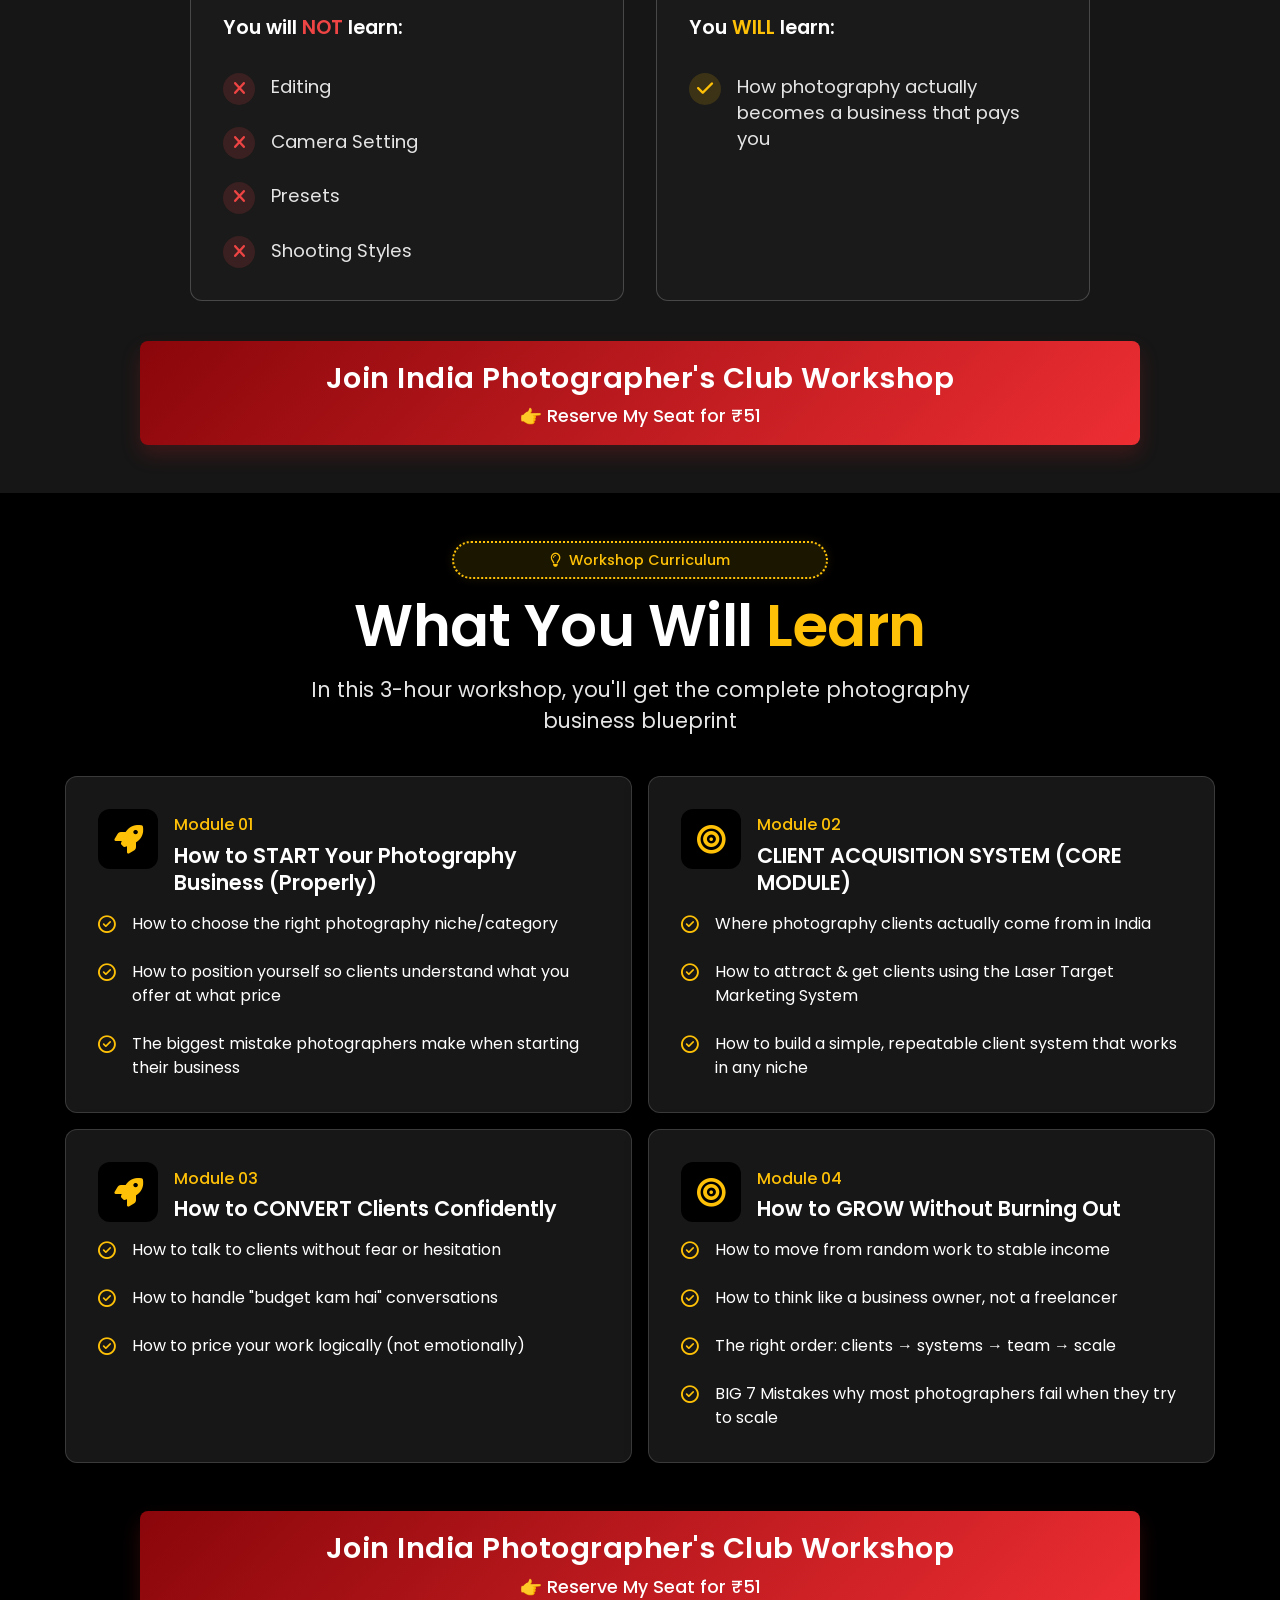
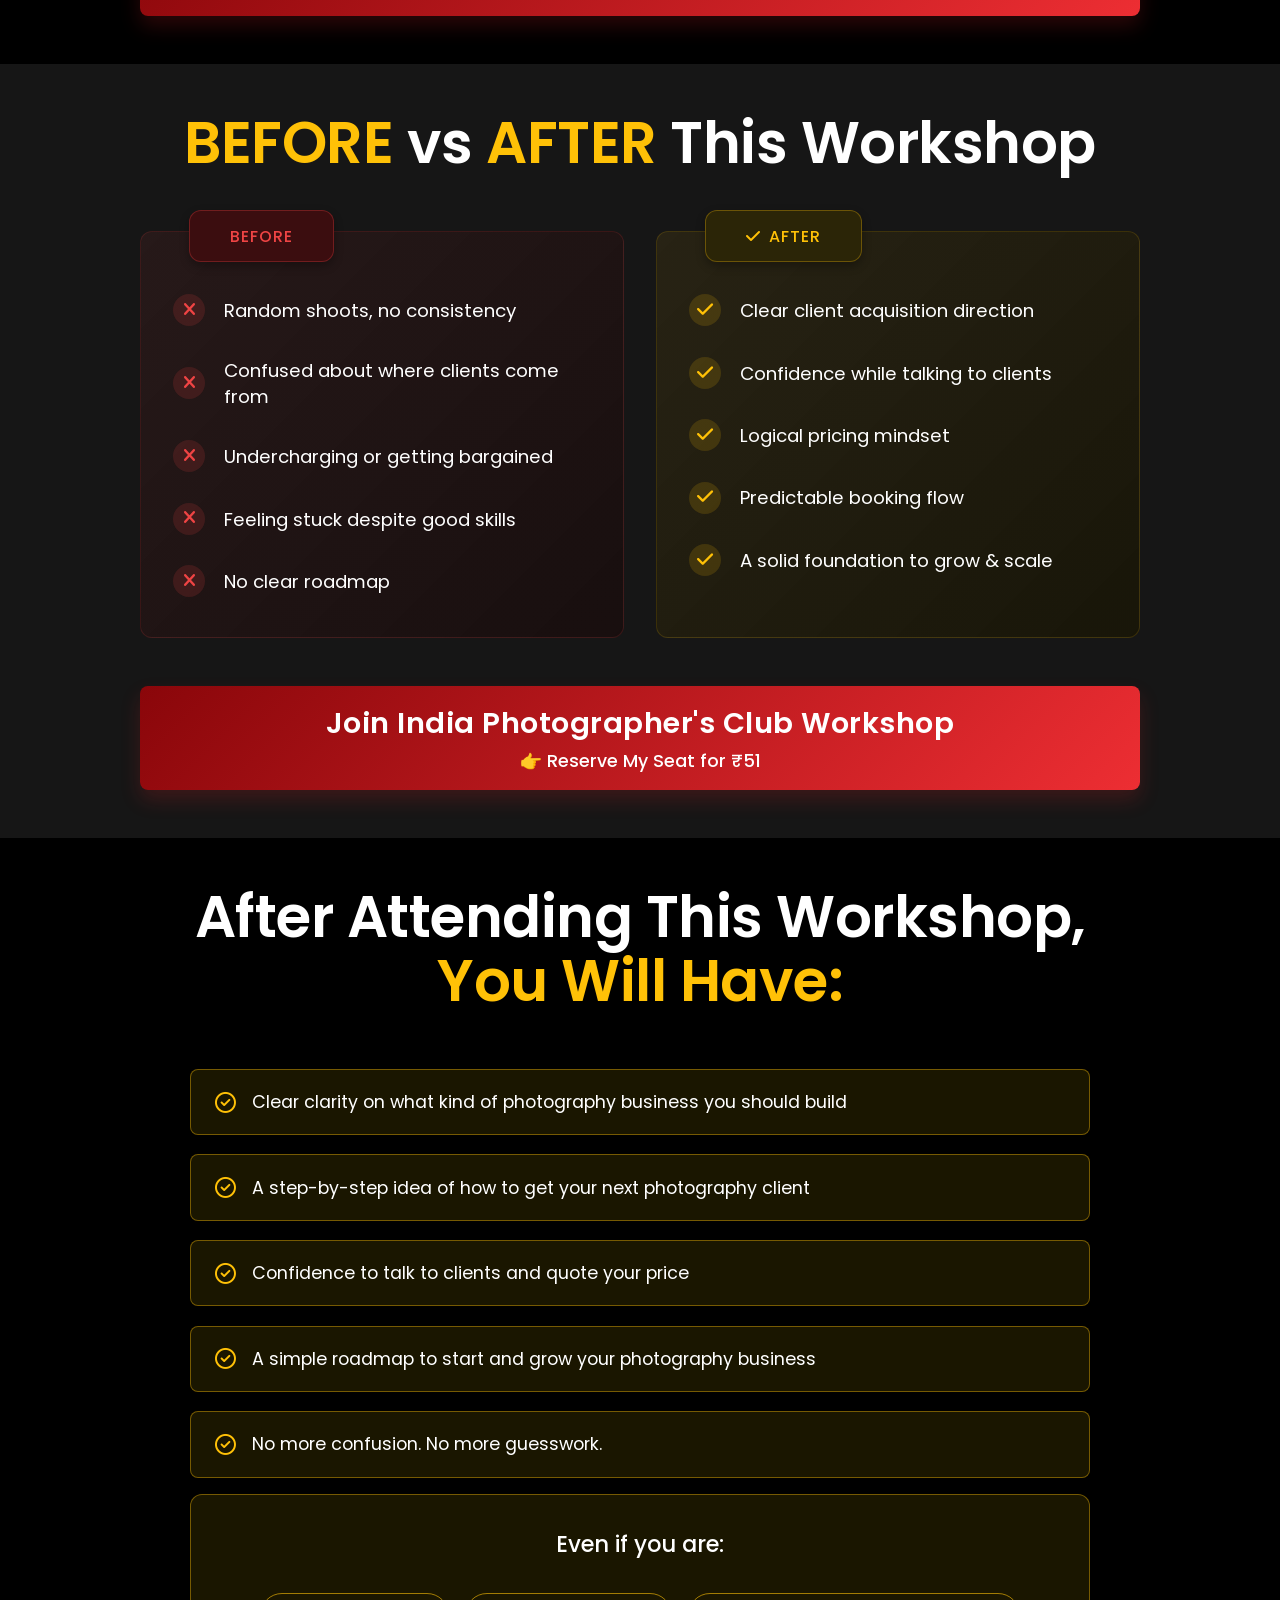
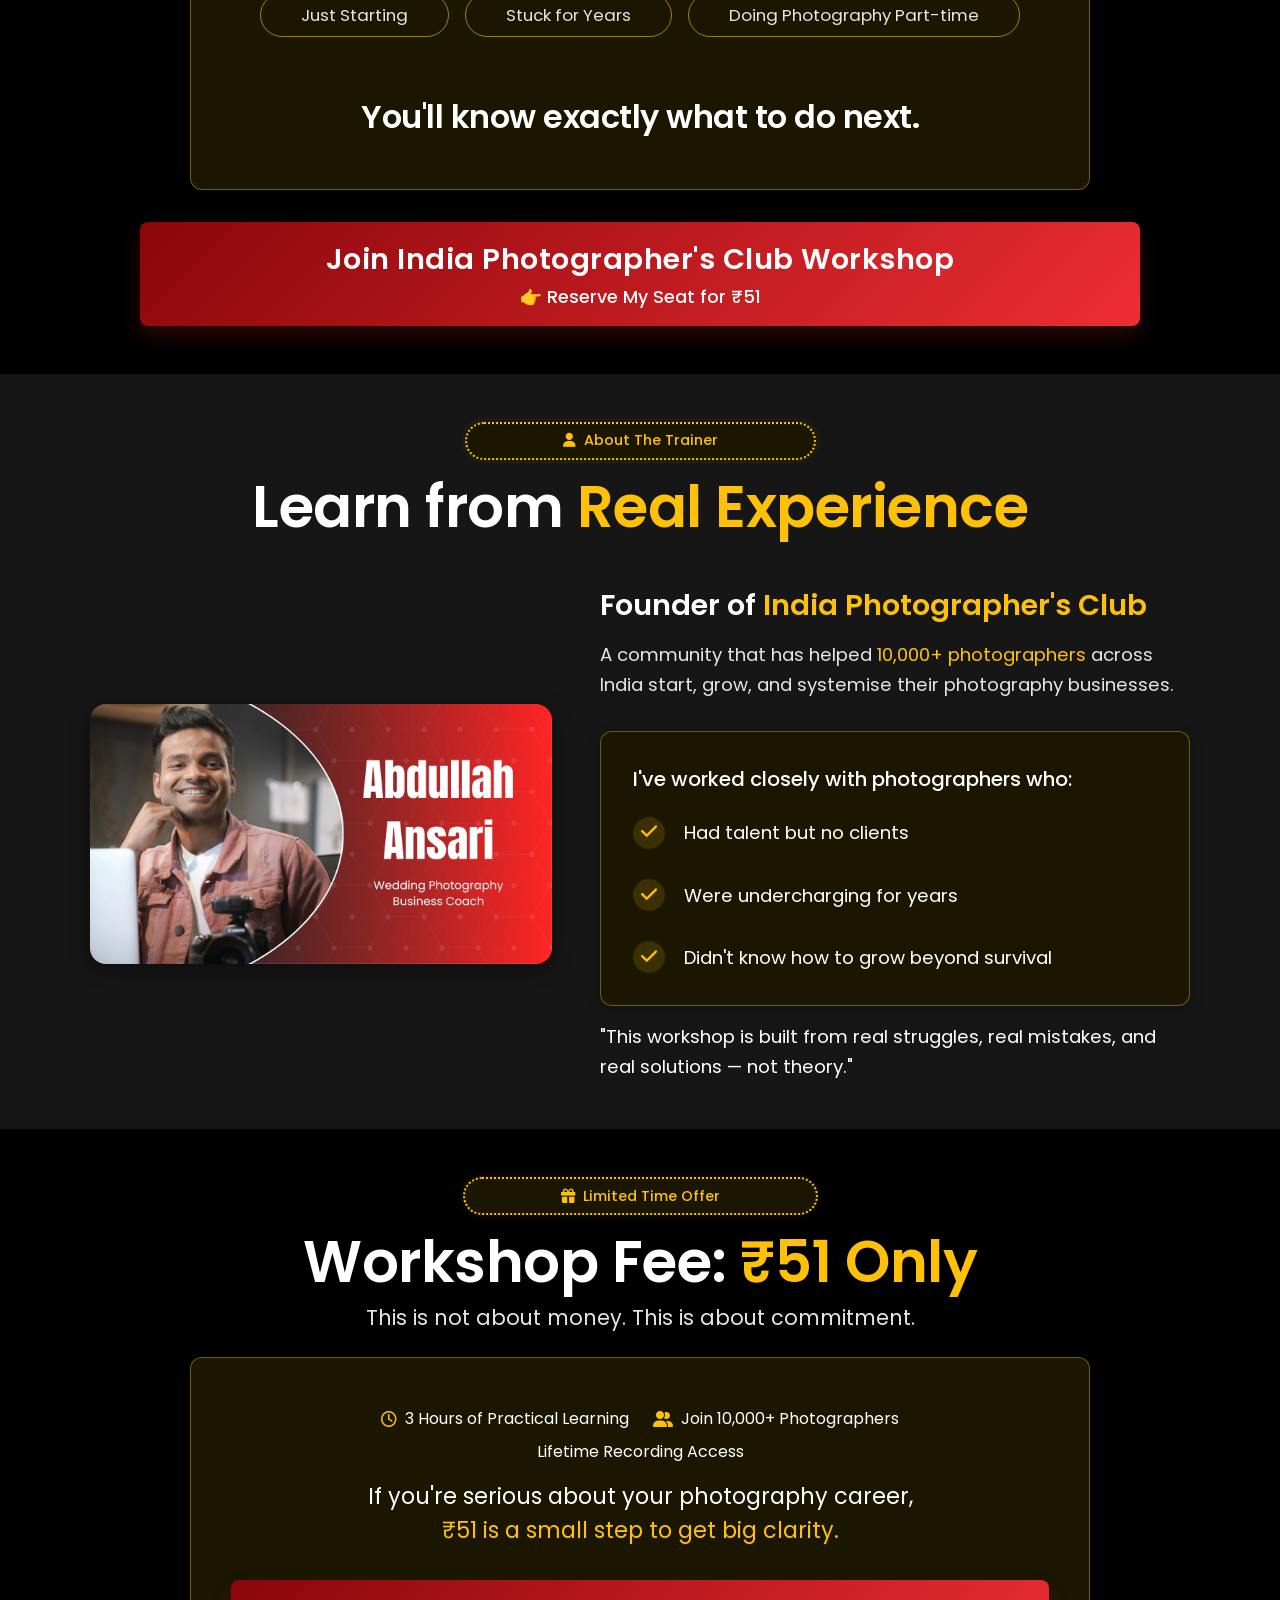
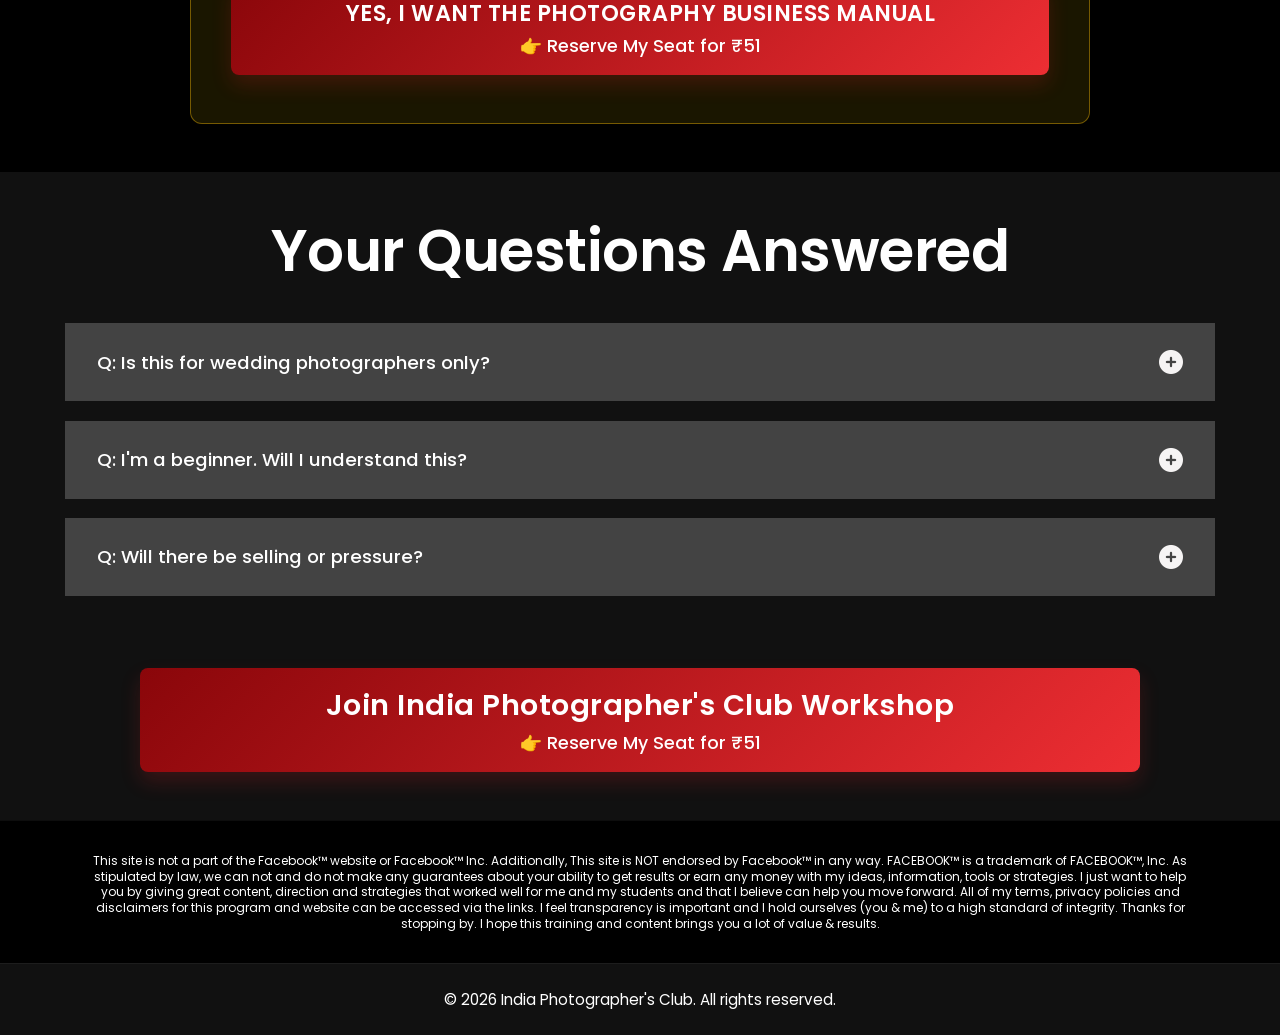
==== commit 36456fae: "c" ====
--- a/index.html
+++ b/index.html
@@ -31,14 +31,25 @@
                 Learn How Photographers Across India Are Making <span class="highlight">₹ 1-3 Lakh/Month</span> Profits By Fixing <span class="highlight">Clients, Pricing, And Business Systems</span>, Not By Changing Cameras Or Editing Styles.
             </p>
             
-            <!-- Category Chips -->
-            <div class="categories">
-                <span class="category-chip"><i class="fa-solid fa-heart"></i> Wedding</span>
-                <span class="category-chip"><i class="fa-solid fa-person-pregnant"></i> Maternity</span>
-                <span class="category-chip"><i class="fa-solid fa-child"></i> Kids</span>
-                <span class="category-chip"><i class="fa-solid fa-box"></i> Product</span>
-                <span class="category-chip"><i class="fa-solid fa-building"></i> Corporate</span>
-                <span class="category-chip"><i class="fa-solid fa-city"></i> Architecture</span>
+            <!-- Category Chips (Auto-Sliding Marquee) -->
+            <div class="categories-wrapper">
+                <div class="categories-track">
+                    <!-- Set 1 -->
+                    <span class="category-chip"><i class="fa-solid fa-heart"></i> Wedding</span>
+                    <span class="category-chip"><i class="fa-solid fa-person-pregnant"></i> Maternity</span>
+                    <span class="category-chip"><i class="fa-solid fa-child"></i> Kids</span>
+                    <span class="category-chip"><i class="fa-solid fa-box"></i> Product</span>
+                    <span class="category-chip"><i class="fa-solid fa-building"></i> Corporate</span>
+                    <span class="category-chip"><i class="fa-solid fa-city"></i> Architecture</span>
+                    
+                    <!-- Set 2 (Duplicate for seamless loop) -->
+                    <span class="category-chip"><i class="fa-solid fa-heart"></i> Wedding</span>
+                    <span class="category-chip"><i class="fa-solid fa-person-pregnant"></i> Maternity</span>
+                    <span class="category-chip"><i class="fa-solid fa-child"></i> Kids</span>
+                    <span class="category-chip"><i class="fa-solid fa-box"></i> Product</span>
+                    <span class="category-chip"><i class="fa-solid fa-building"></i> Corporate</span>
+                    <span class="category-chip"><i class="fa-solid fa-city"></i> Architecture</span>
+                </div>
             </div>
             
             <!-- Requirements / Pointers -->
--- a/style.css
+++ b/style.css
@@ -82,29 +82,32 @@
   color: #e5e5e5;
 }
 
-/* Category Chips */
-.categories {
-  display: flex;
-  flex-wrap: nowrap;
-  justify-content: flex-start;
+/* Category Chips (Auto-sliding Marquee) */
+.categories-wrapper {
+  width: 100%;
+  max-width: 1200px;
+  margin-bottom: 2rem;
+  overflow: hidden;
+  position: relative;
+  /* Optional faded edges for a sleek look */
+  -webkit-mask-image: linear-gradient(to right, transparent, black 10%, black 90%, transparent);
+  mask-image: linear-gradient(to right, transparent, black 10%, black 90%, transparent);
+}
+
+.categories-track {
+  display: flex;
+  width: max-content;
   gap: 1rem;
-  margin-bottom: 2rem;
-  max-width: 1200px;
-  width: 100%;
-  overflow-x: auto;
-  padding-bottom: 0.5rem; /* Space for hidden scrollbar */
-  scrollbar-width: none; /* Hide scrollbar Firefox */
-  -ms-overflow-style: none; /* Hide scrollbar IE/Edge */
-}
-
-.categories::-webkit-scrollbar {
-  display: none; /* Hide scrollbar Chrome/Safari */
-}
-
-@media (min-width: 901px) {
-  .categories {
-    justify-content: center;
-  }
+  animation: scrollMarquee 25s linear infinite;
+}
+
+.categories-track:hover {
+  animation-play-state: paused;
+}
+
+@keyframes scrollMarquee {
+  0% { transform: translateX(0); }
+  100% { transform: translateX(calc(-50% - 0.5rem)); }
 }
 
 .category-chip {
@@ -392,8 +395,8 @@
   .btn-title {
     font-size: 1.2rem;
   }
-  .categories {
-    margin-bottom: 1rem; /* keep centered on desktop where it probably doesn't overflow */
+  .categories-wrapper {
+    margin-bottom: 1rem; 
   }
 }
 
@@ -1254,7 +1257,7 @@
 }
 
 .faq-question i {
-  color: #000; /* Black icon to match screenshot */
+  color: #f6f4f4; /* Black icon to match screenshot */
   font-size: 1.5rem;
   transition: transform 0.3s ease;
 }
@@ -1341,6 +1344,7 @@
 @media (max-width: 900px) {
   .sub-heading {
     font-size: 1.2rem;
+      margin-bottom: 1rem;
   }
   .category-chip {
     padding: 0.5rem 1.5rem;
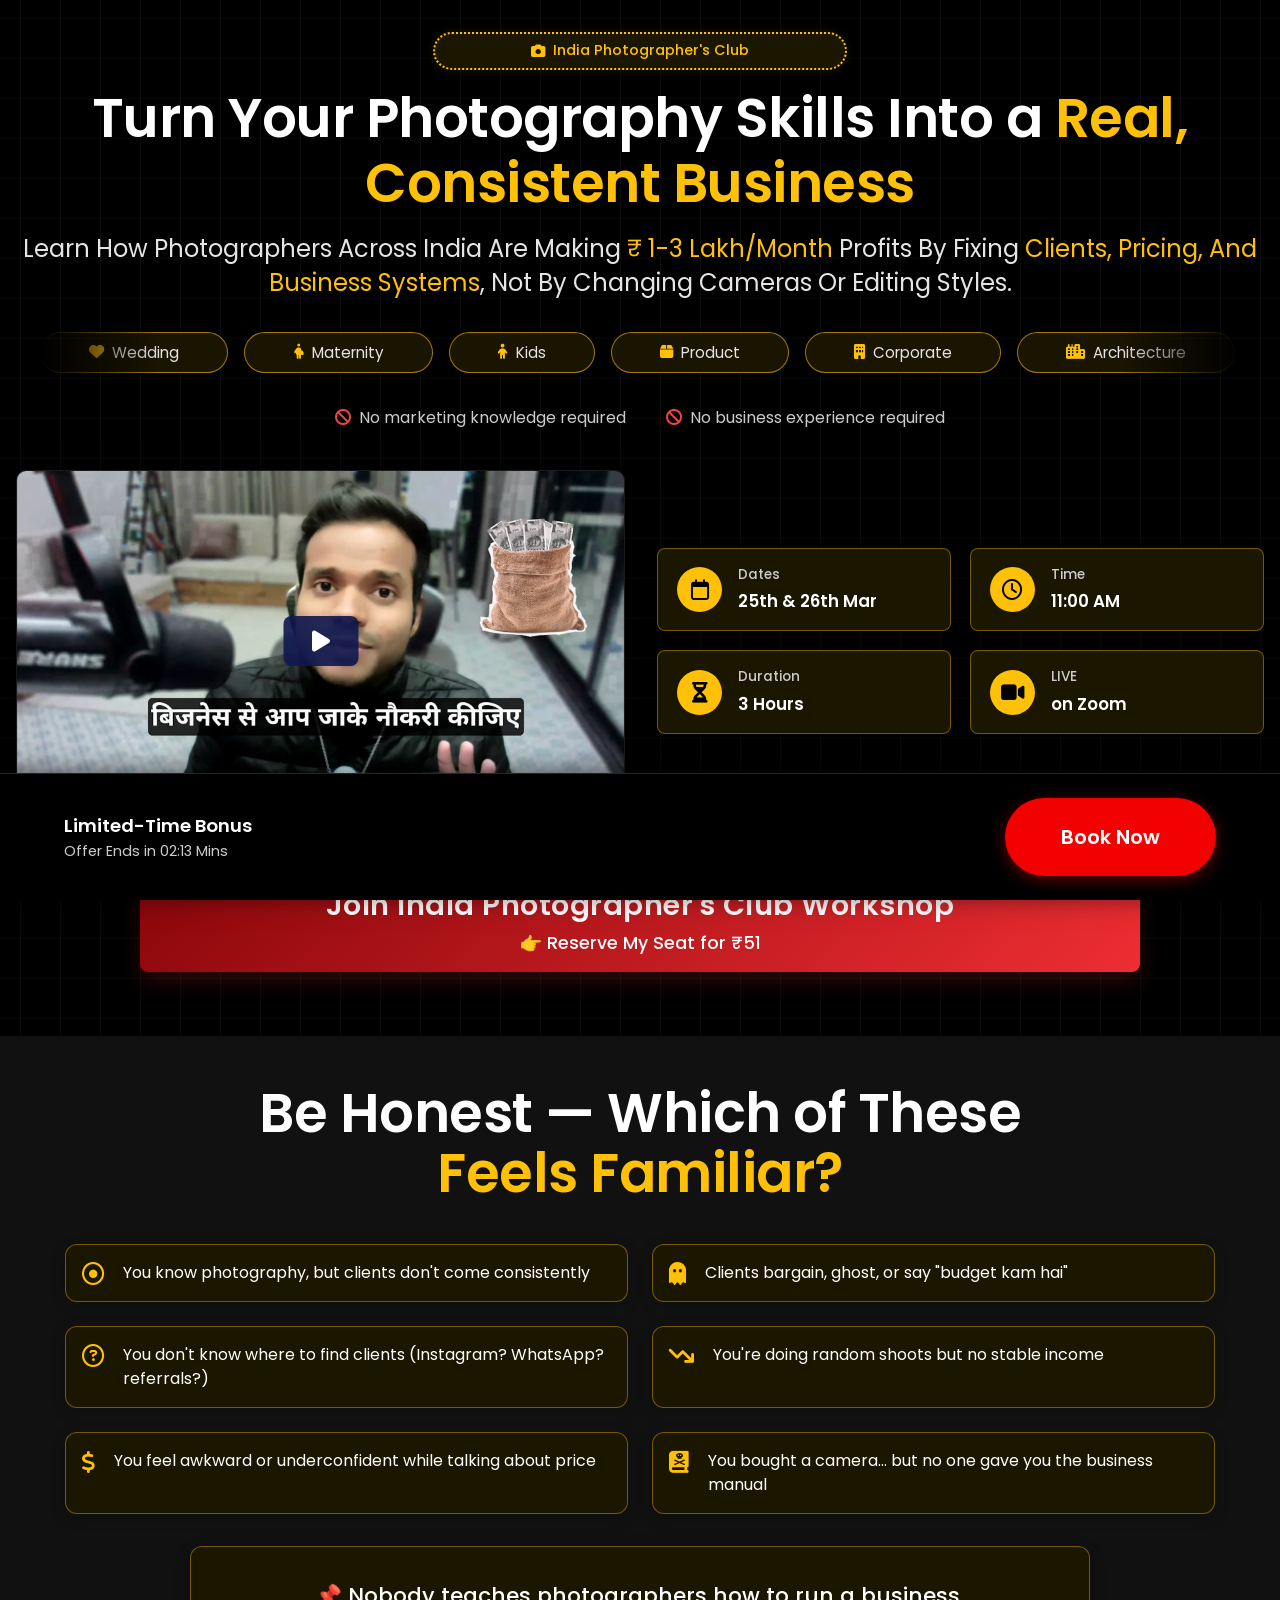
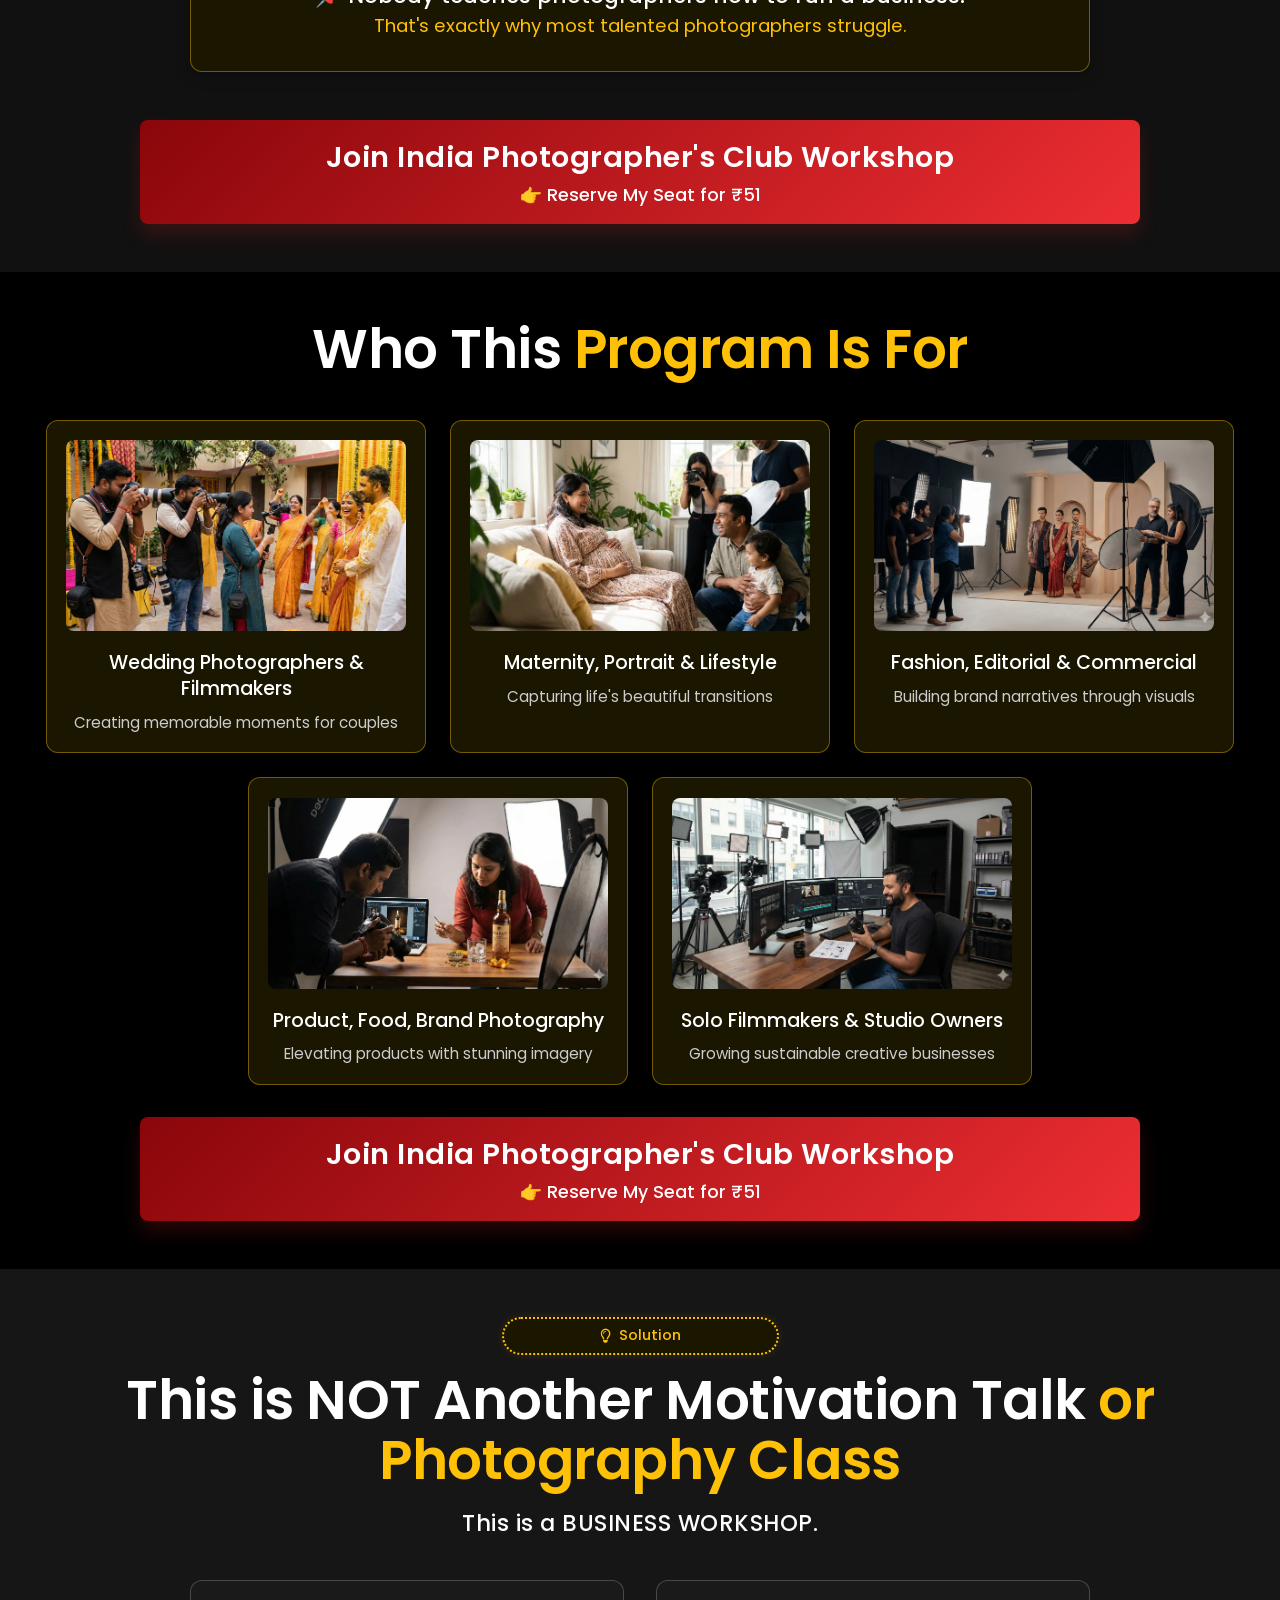
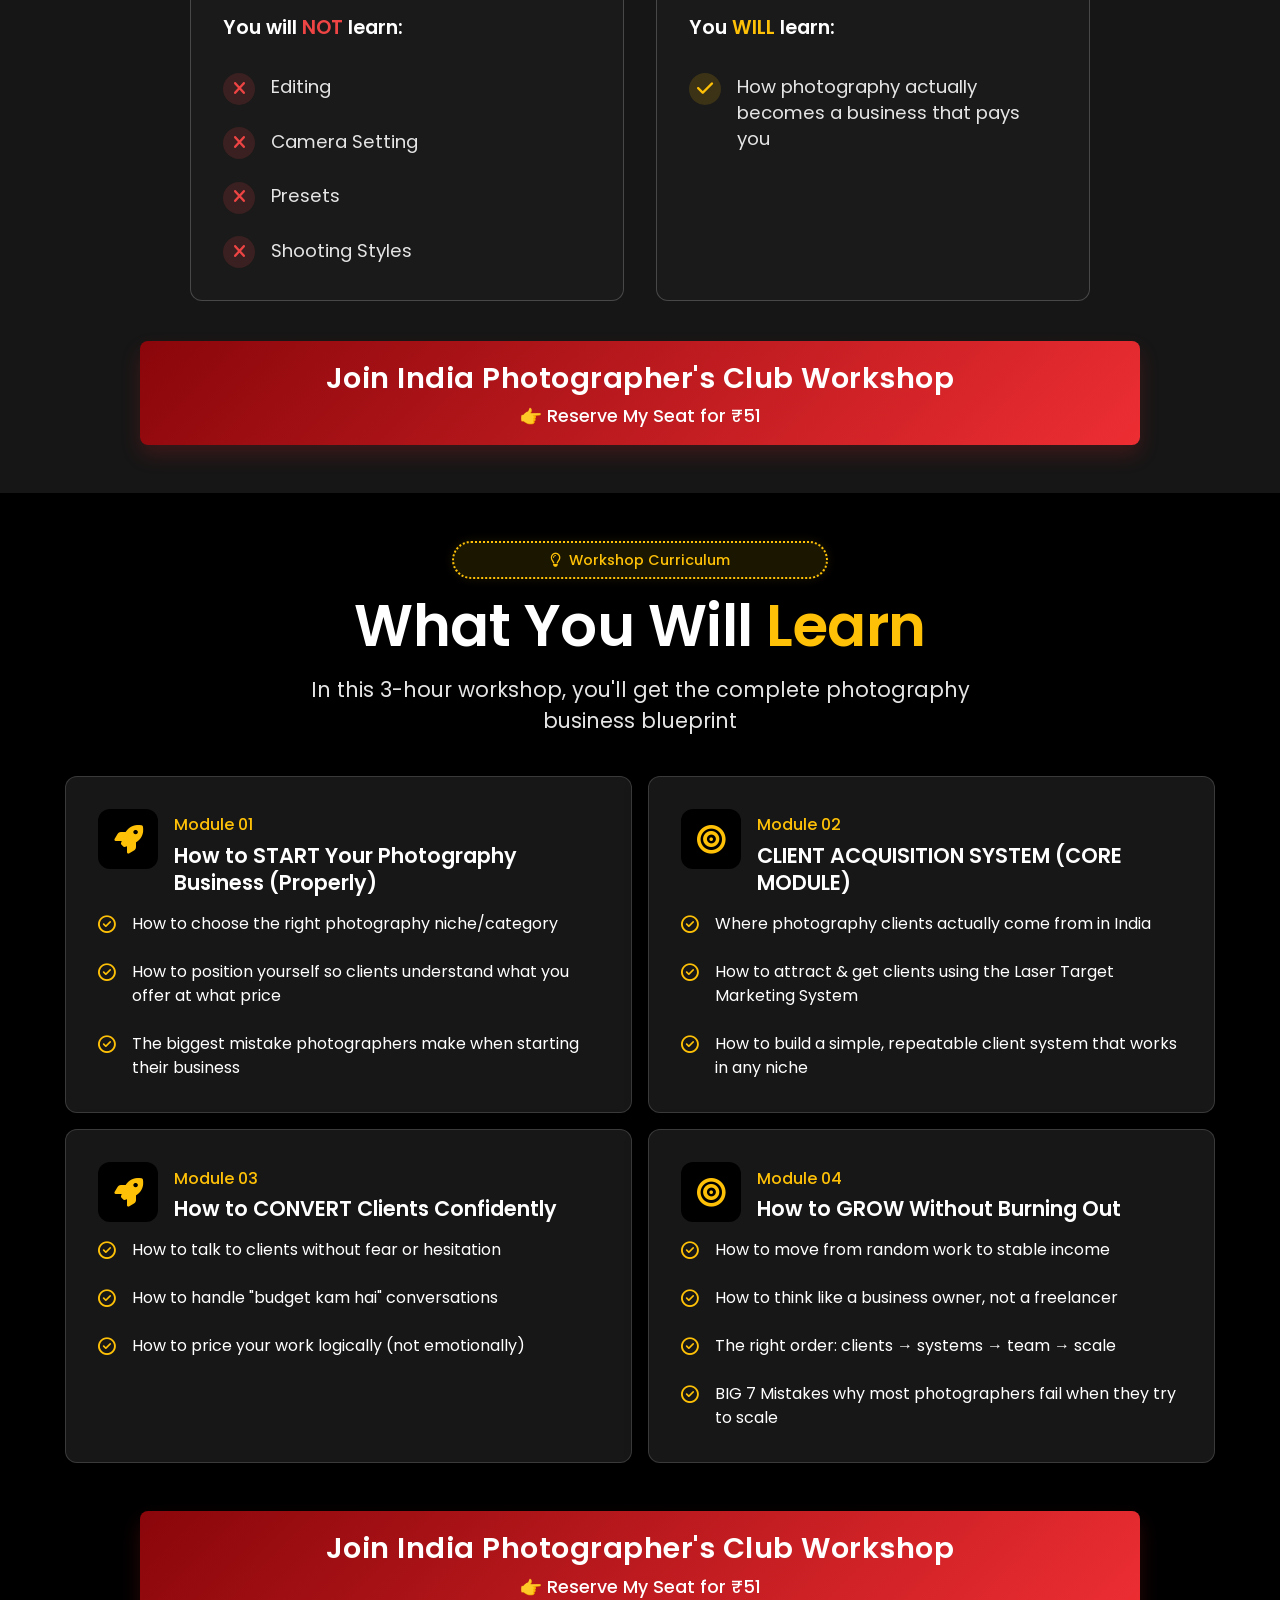
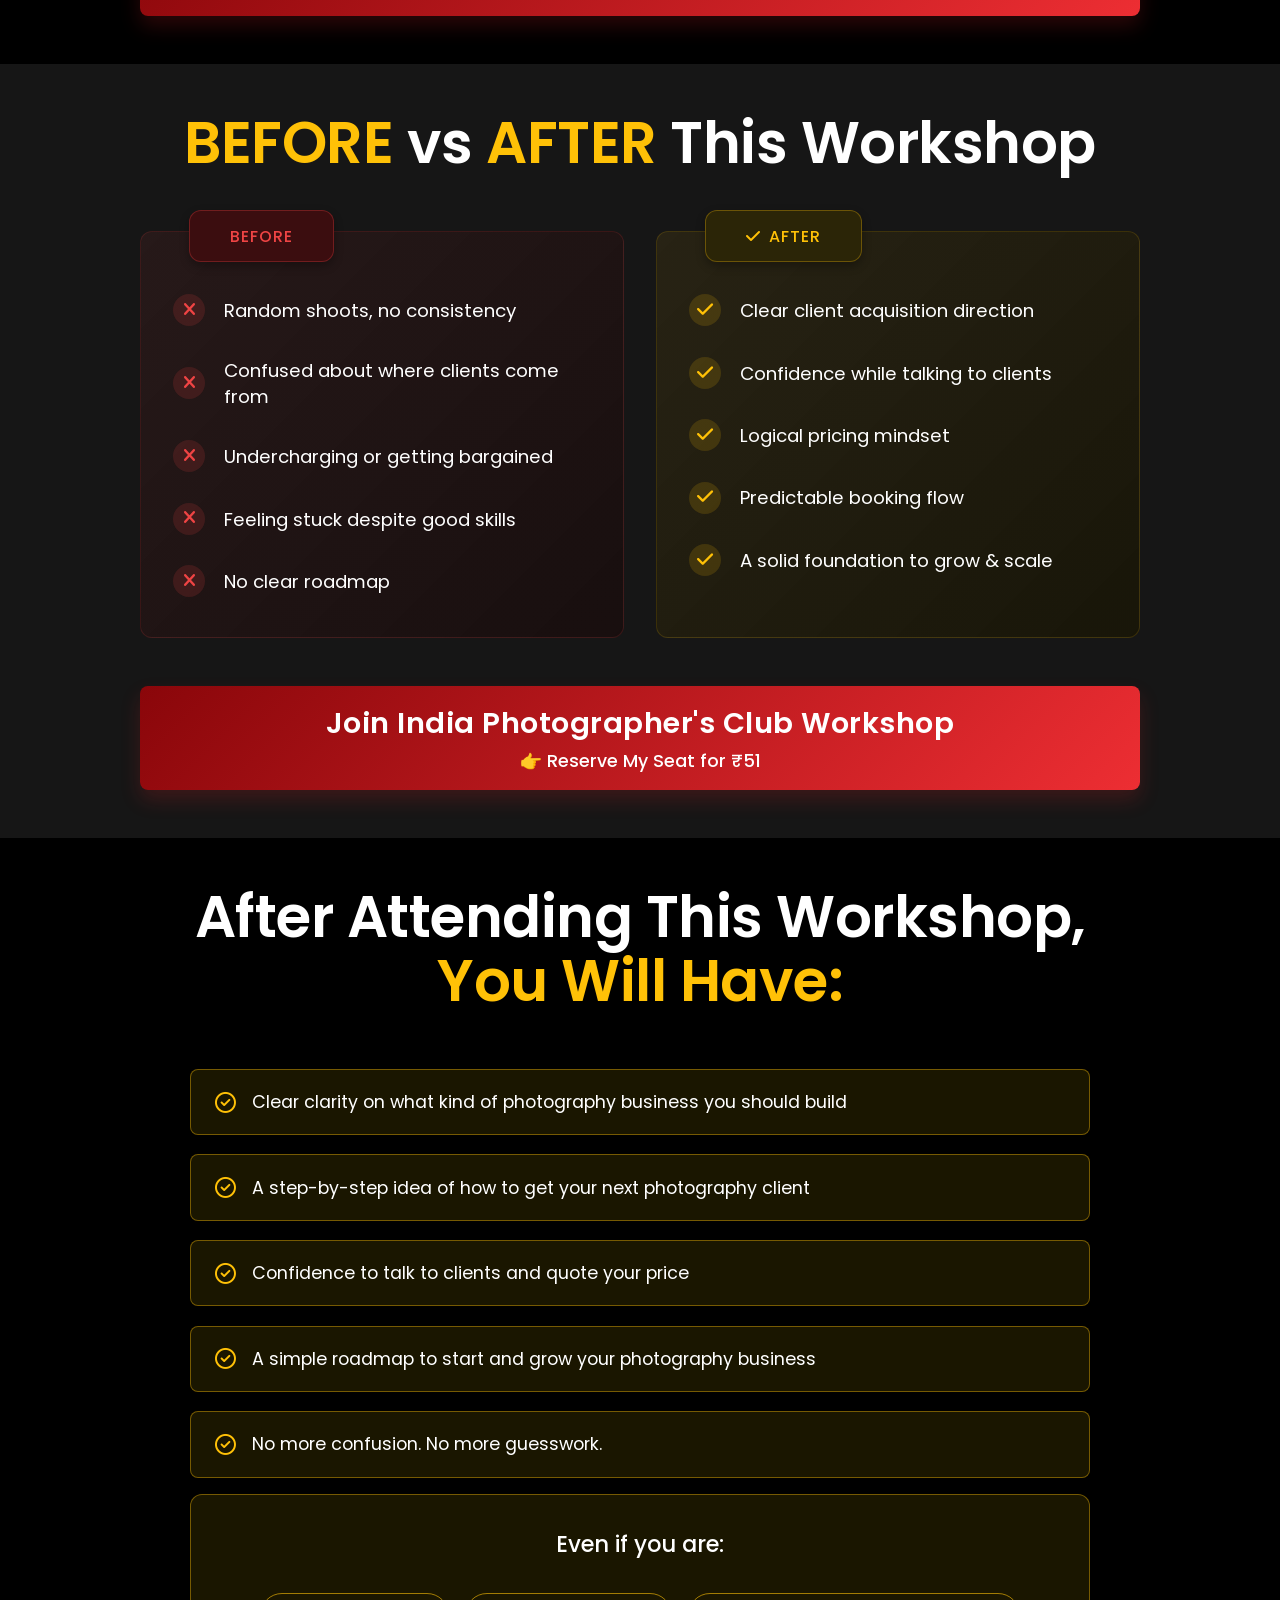
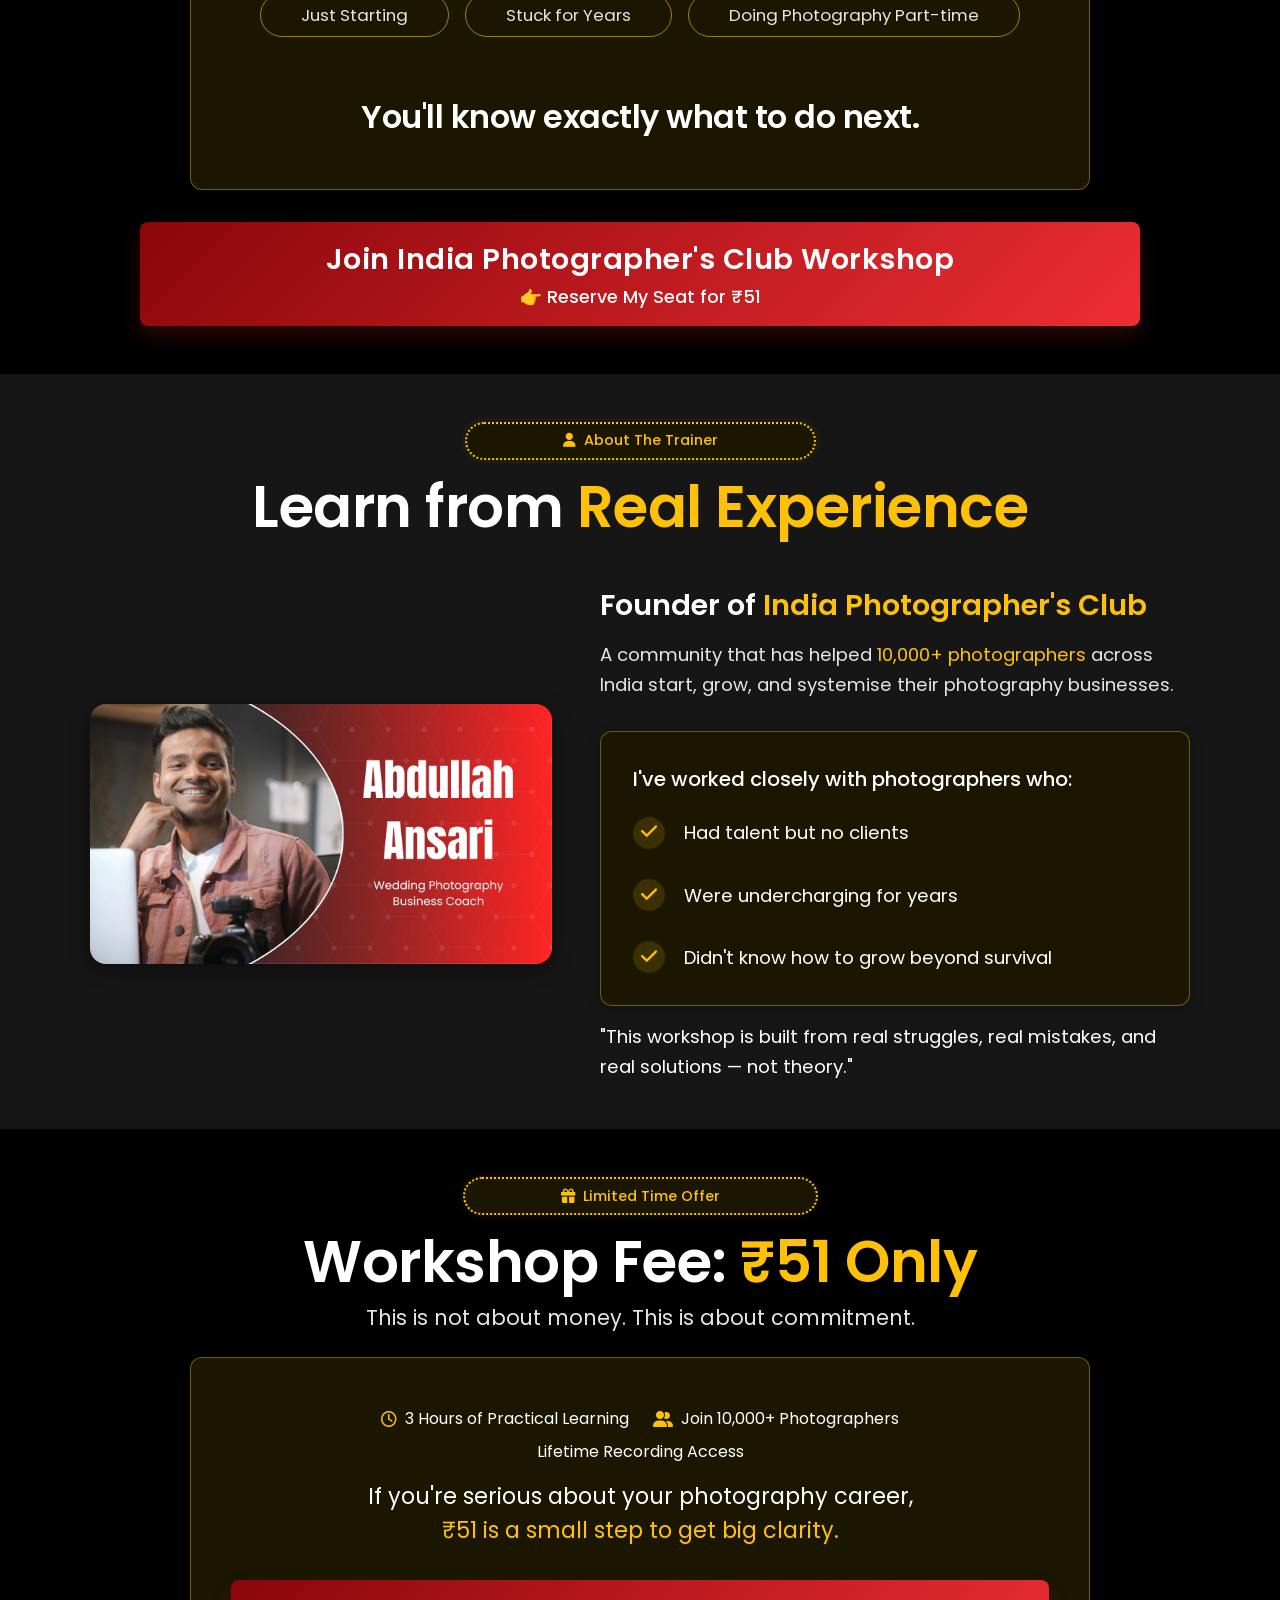
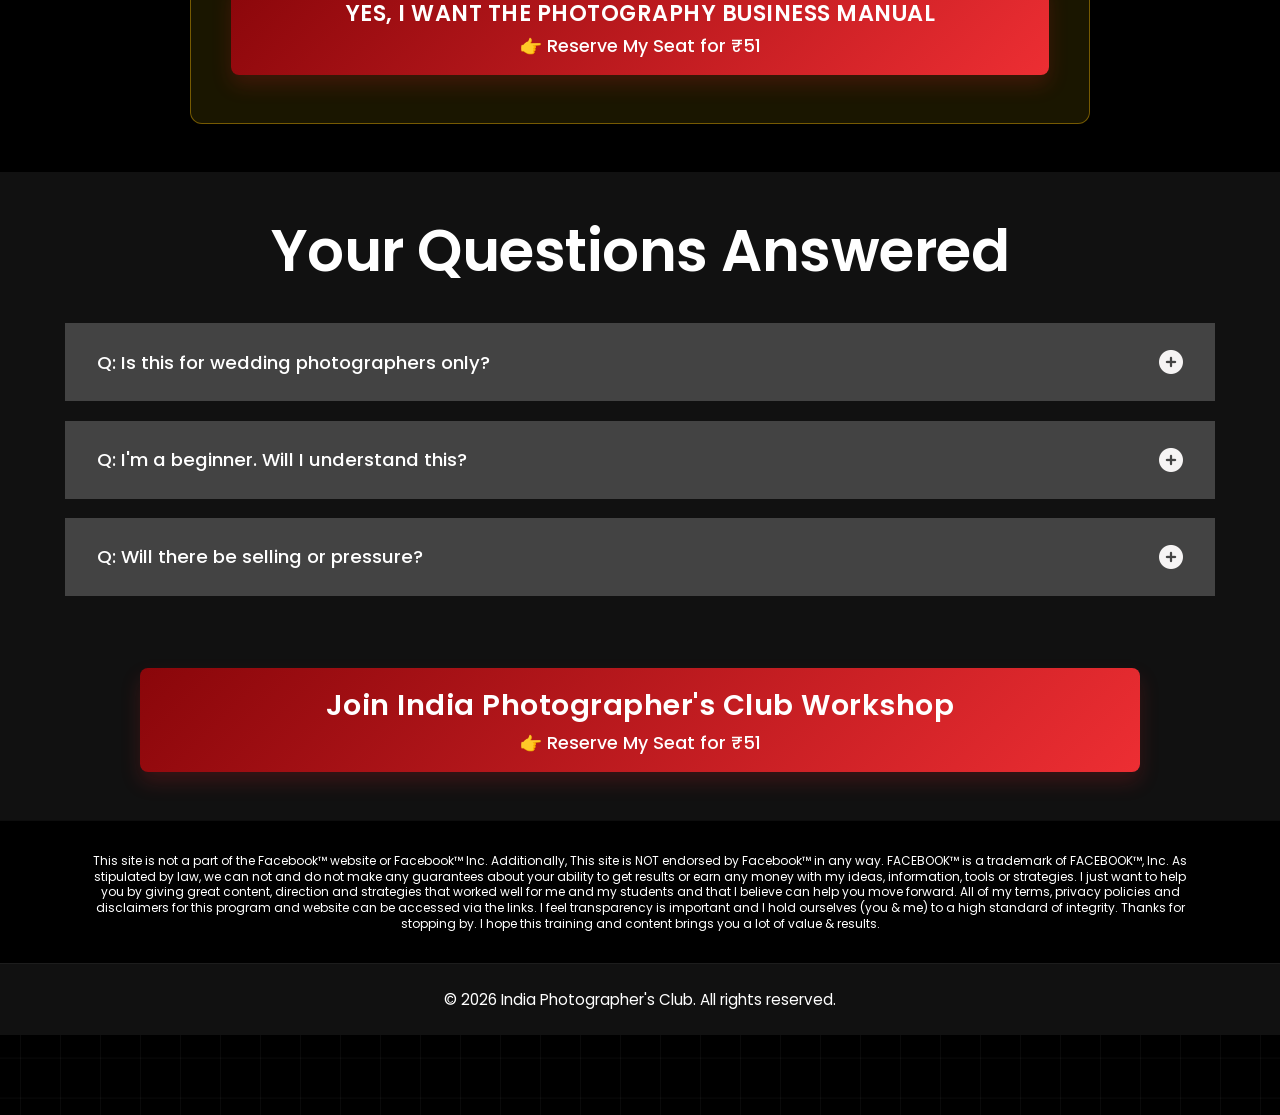
==== commit 7600e982: "c" ====
--- a/index.html
+++ b/index.html
@@ -652,6 +652,19 @@
         </div>
     </footer>
 
+    <!-- Sticky Bottom Footer -->
+    <div class="sticky-footer">
+        <div class="sticky-container">
+            <div class="sticky-left">
+                <span class="sticky-title">Limited-Time Bonus</span>
+                <span class="sticky-timer">Offer Ends in <span id="countdown-timer">02:15</span> Mins</span>
+            </div>
+            <div class="sticky-right">
+                <button class="sticky-btn">Book Now</button>
+            </div>
+        </div>
+    </div>
+
     <script src="script.js"></script>
 </body>
 </html>
--- a/style.css
+++ b/style.css
@@ -1343,7 +1343,7 @@
 /* Tablet & below */
 @media (max-width: 900px) {
   .sub-heading {
-    font-size: 1.2rem;
+    font-size: 1rem;
       margin-bottom: 1rem;
   }
   .category-chip {
@@ -1502,3 +1502,92 @@
     font-size: 0.85rem;
   }
 }
+
+/* --- Sticky Footer --- */
+.sticky-footer {
+  position: fixed;
+  bottom: 0;
+  left: 0;
+  width: 100%;
+  background-color: #000;
+  border-top: 1px solid rgba(255, 255, 255, 0.15);
+  padding: 1.5rem 0;
+  z-index: 1000;
+  box-shadow: 0 -4px 25px rgba(0, 0, 0, 0.6);
+  display: flex;
+  justify-content: center;
+}
+
+.sticky-container {
+  width: 100%;
+  max-width: 1200px;
+  padding: 0 1.5rem;
+  display: flex;
+  justify-content: space-between;
+  align-items: center;
+}
+
+.sticky-left {
+  display: flex;
+  flex-direction: column;
+}
+
+.sticky-title {
+  color: #fff;
+  font-size: 1.15rem;
+  font-weight: 600;
+  margin-bottom: 0.1rem;
+}
+
+.sticky-timer {
+  color: #ccc;
+  font-size: 0.9rem;
+}
+
+.sticky-btn {
+  background-color: #f30000;
+  color: #fff;
+  font-size: 1.25rem;
+  font-weight: 600;
+  border: none;
+  padding: 1.5rem 3.5rem;
+  border-radius: 50px;
+  cursor: pointer;
+  transition: transform 0.2s, background-color 0.2s;
+  box-shadow: 0 4px 15px rgba(243, 0, 0, 0.4);
+}
+
+.sticky-btn:hover {
+  background-color: #d10000;
+  transform: scale(1.05);
+}
+
+/* Ensure body has bottom padding so footer doesn't hide content */
+body {
+  padding-bottom: 80px;
+}
+
+@media (max-width: 900px) {
+  .sticky-container {
+    padding: 0 1.5rem;
+  }
+}
+
+@media (max-width: 600px) {
+  .sticky-footer {
+    padding: 1.5rem 0;
+  }
+  .sticky-title {
+    font-size: 0.95rem;
+  }
+  .sticky-timer {
+    font-size: 0.75rem;
+  }
+  .sticky-btn {
+    padding: 1rem 2rem;
+    font-size: 1.05rem;
+  }
+  body {
+    padding-bottom: 70px;
+  }
+}
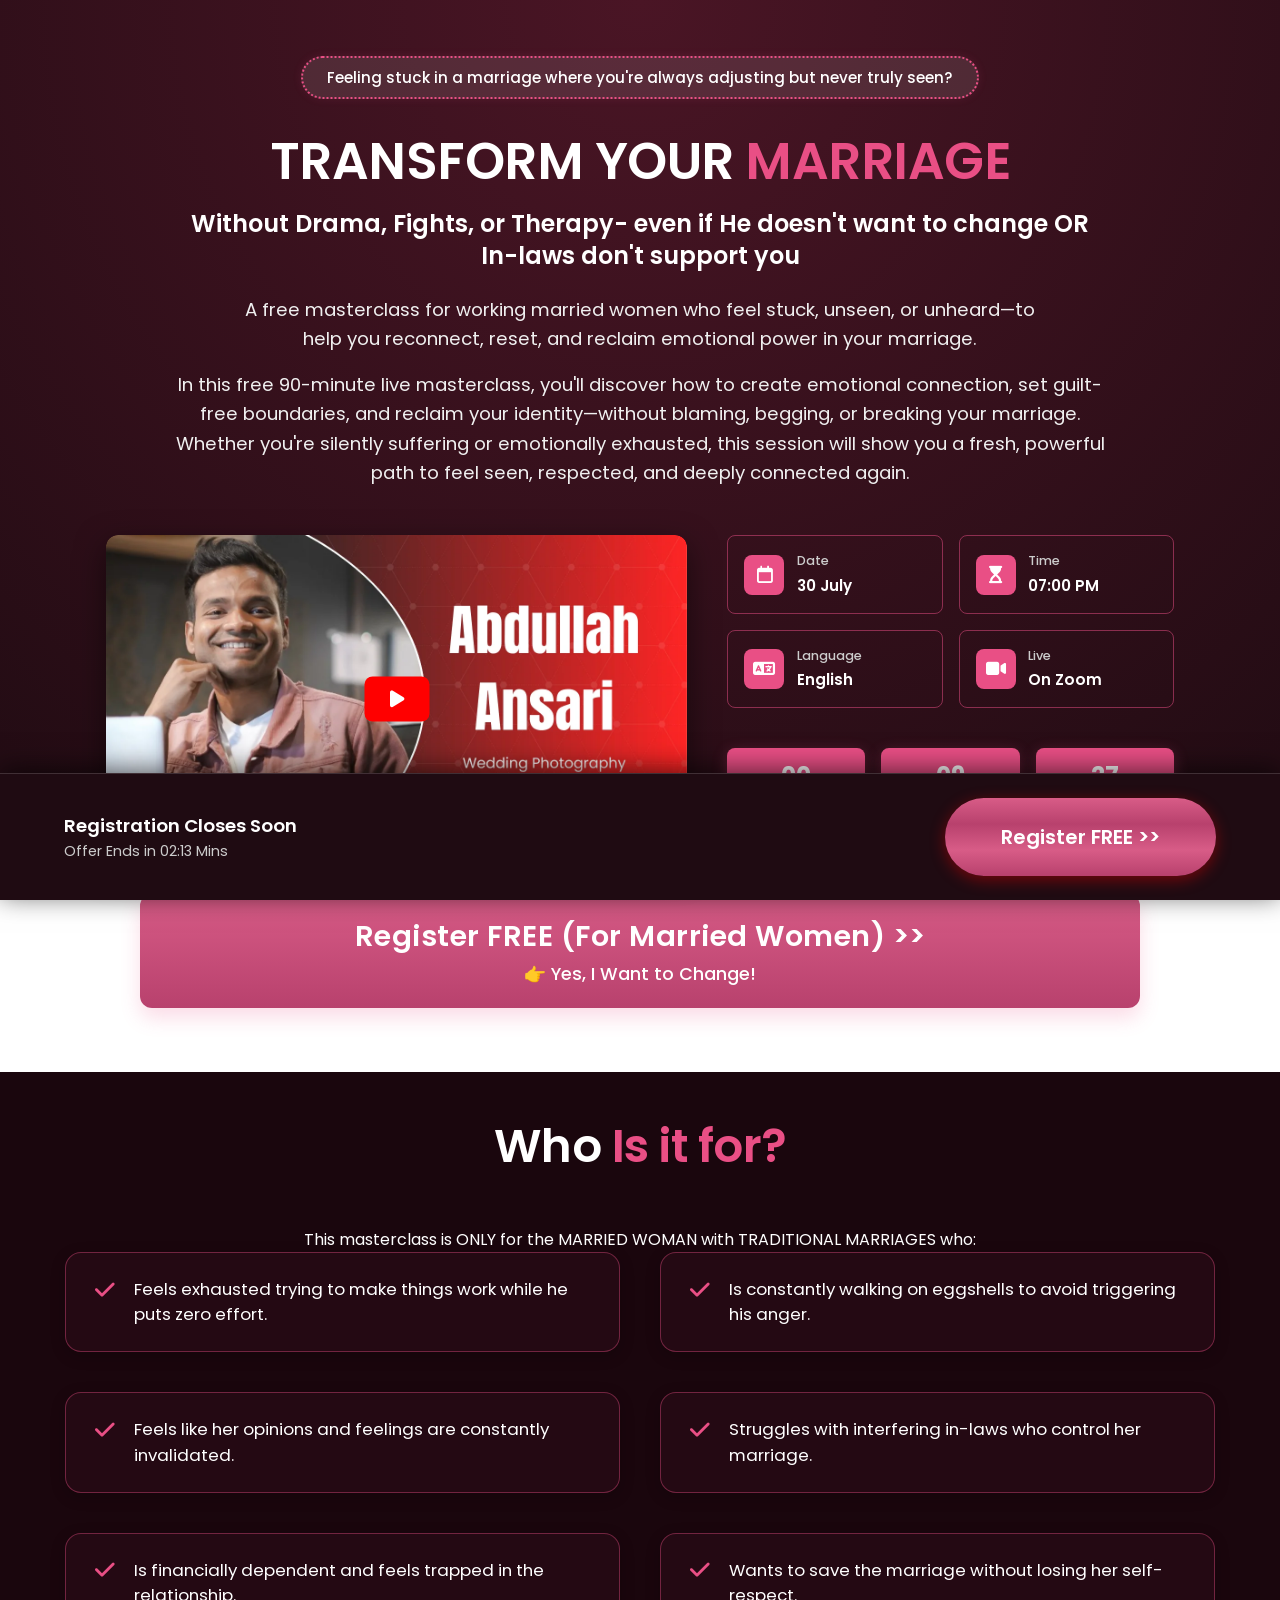
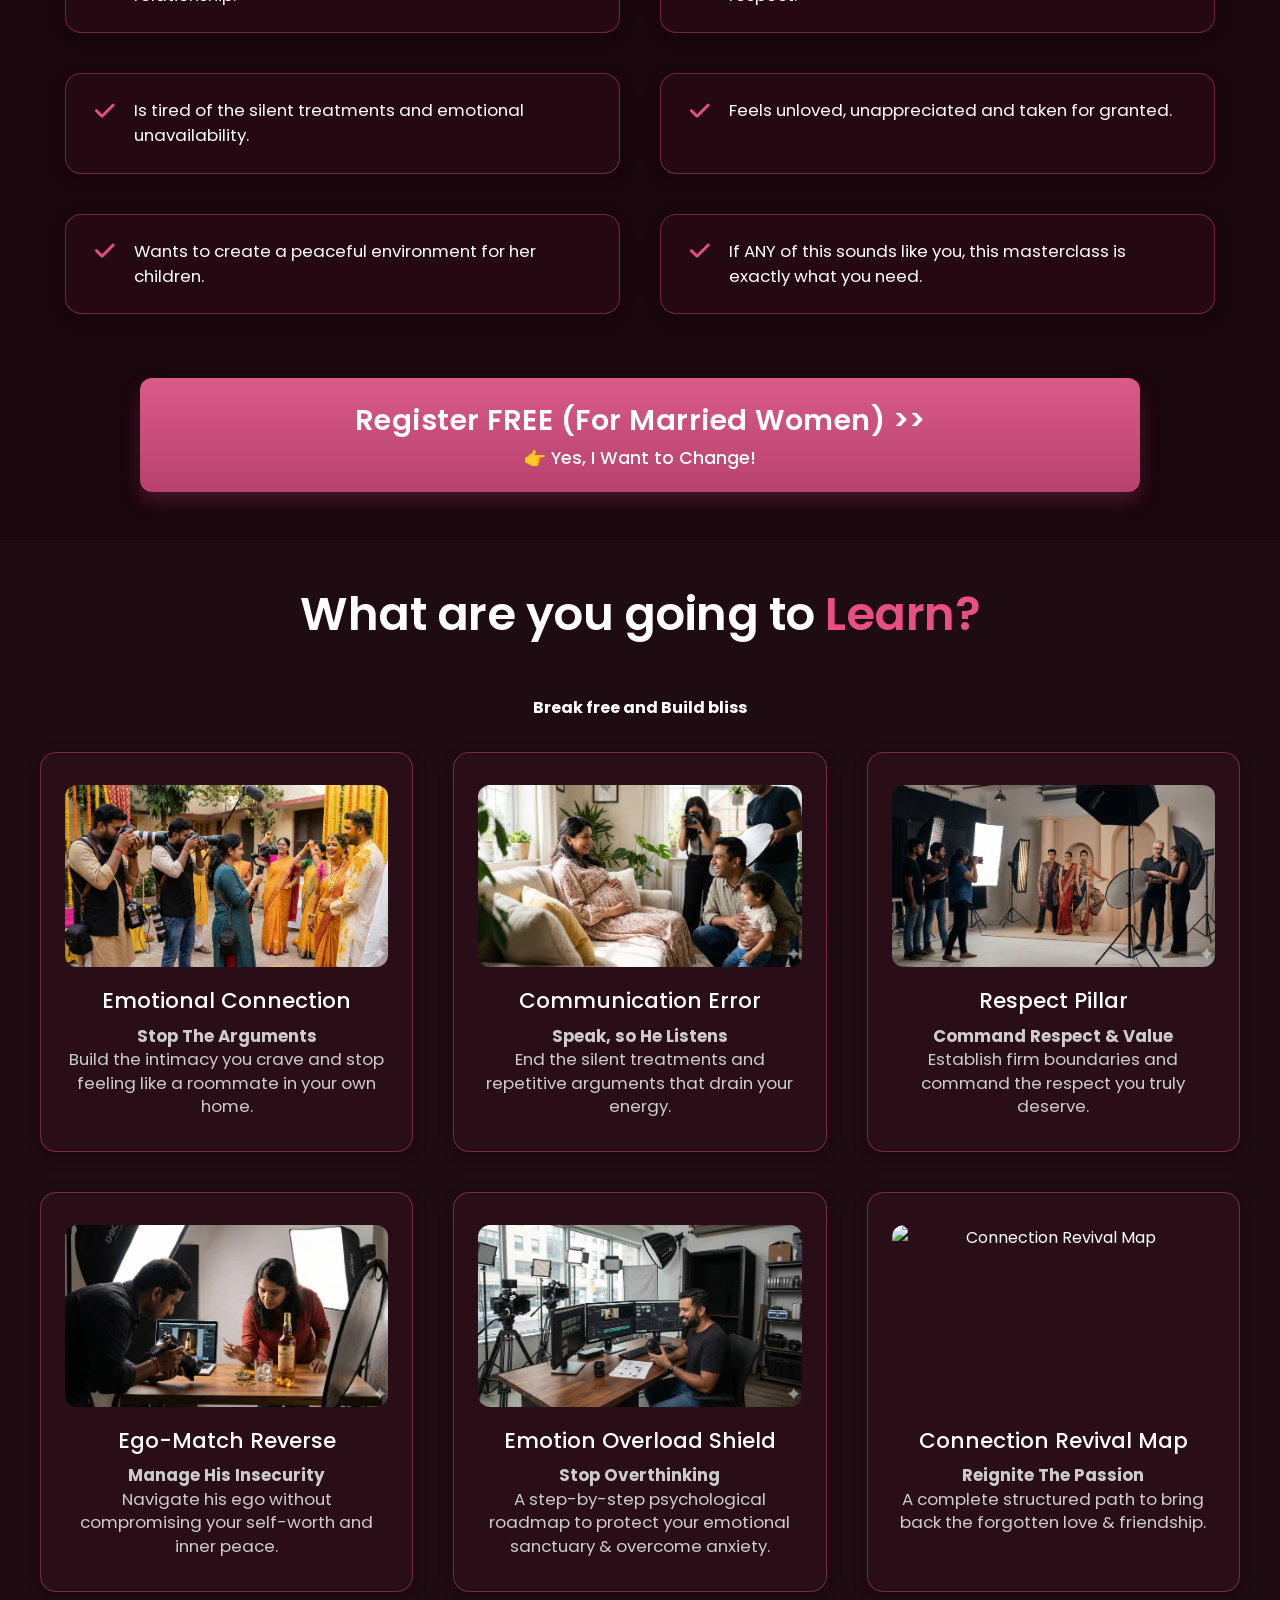
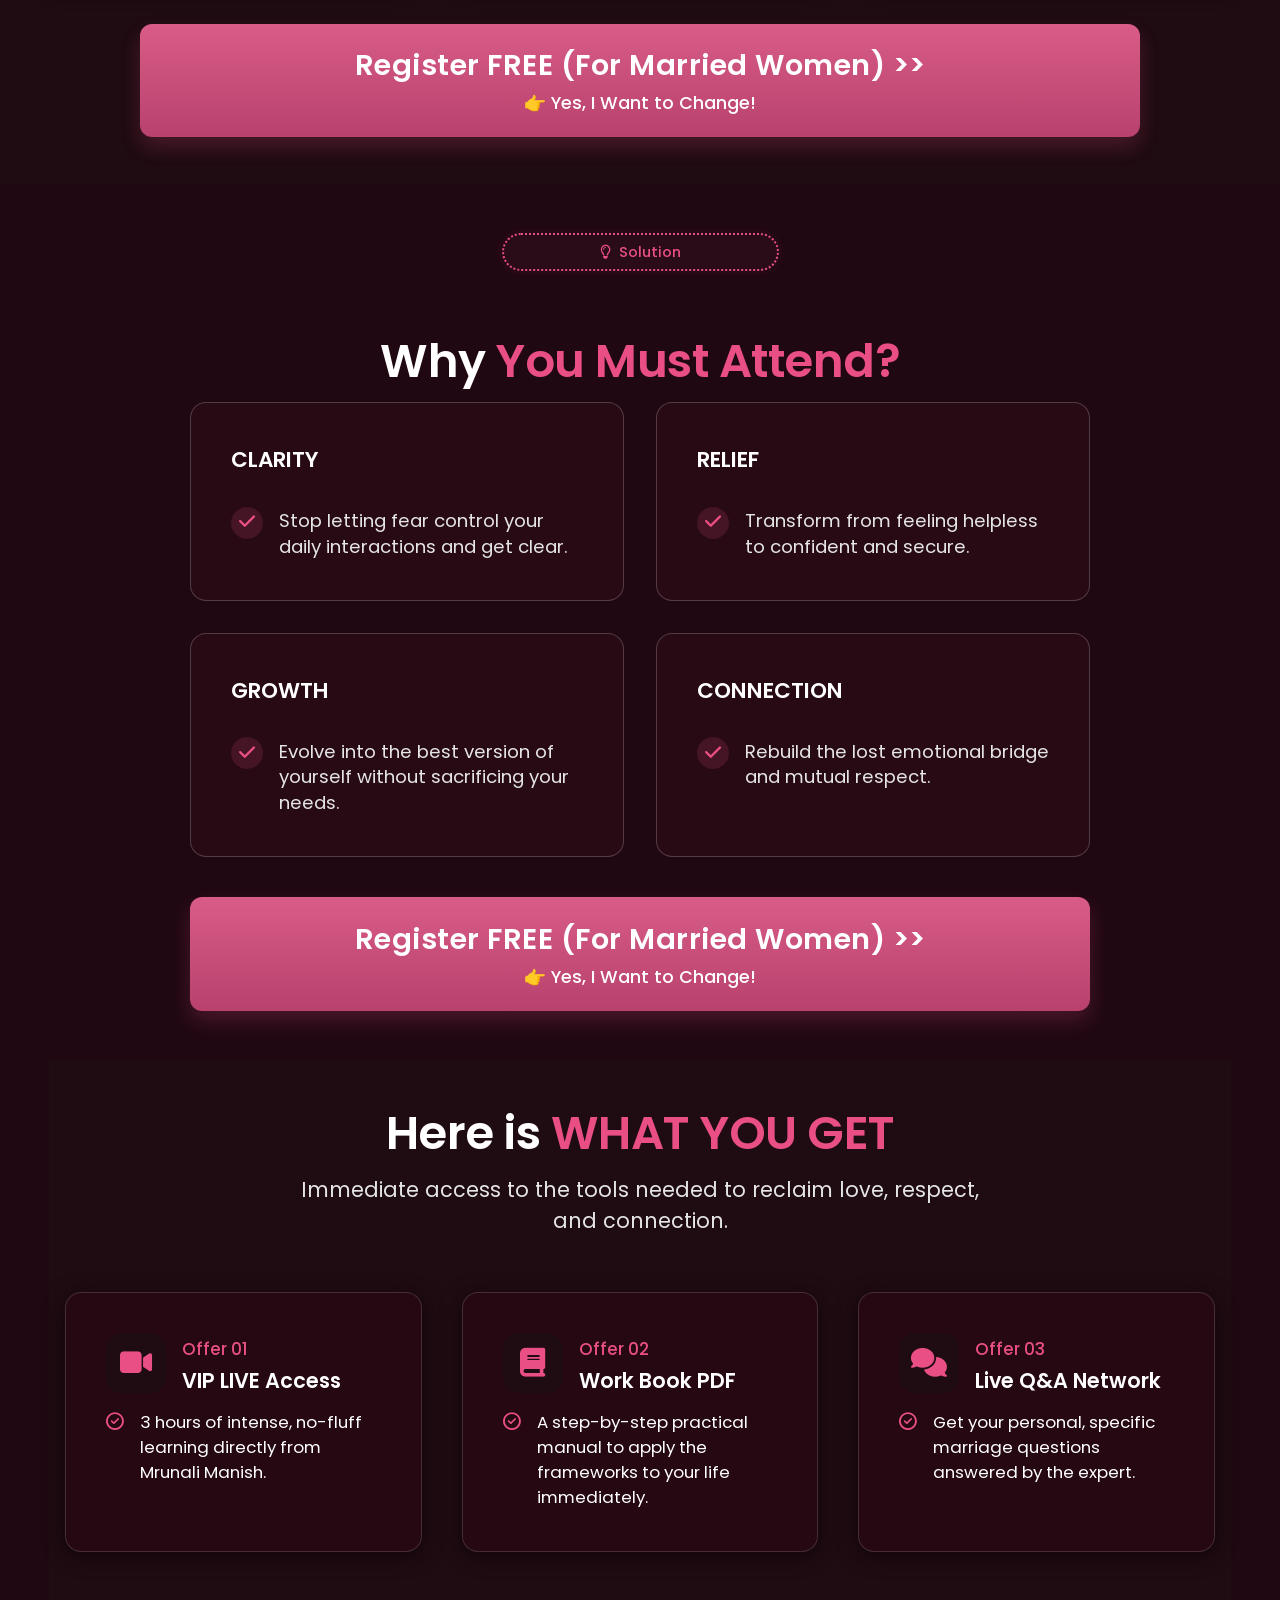
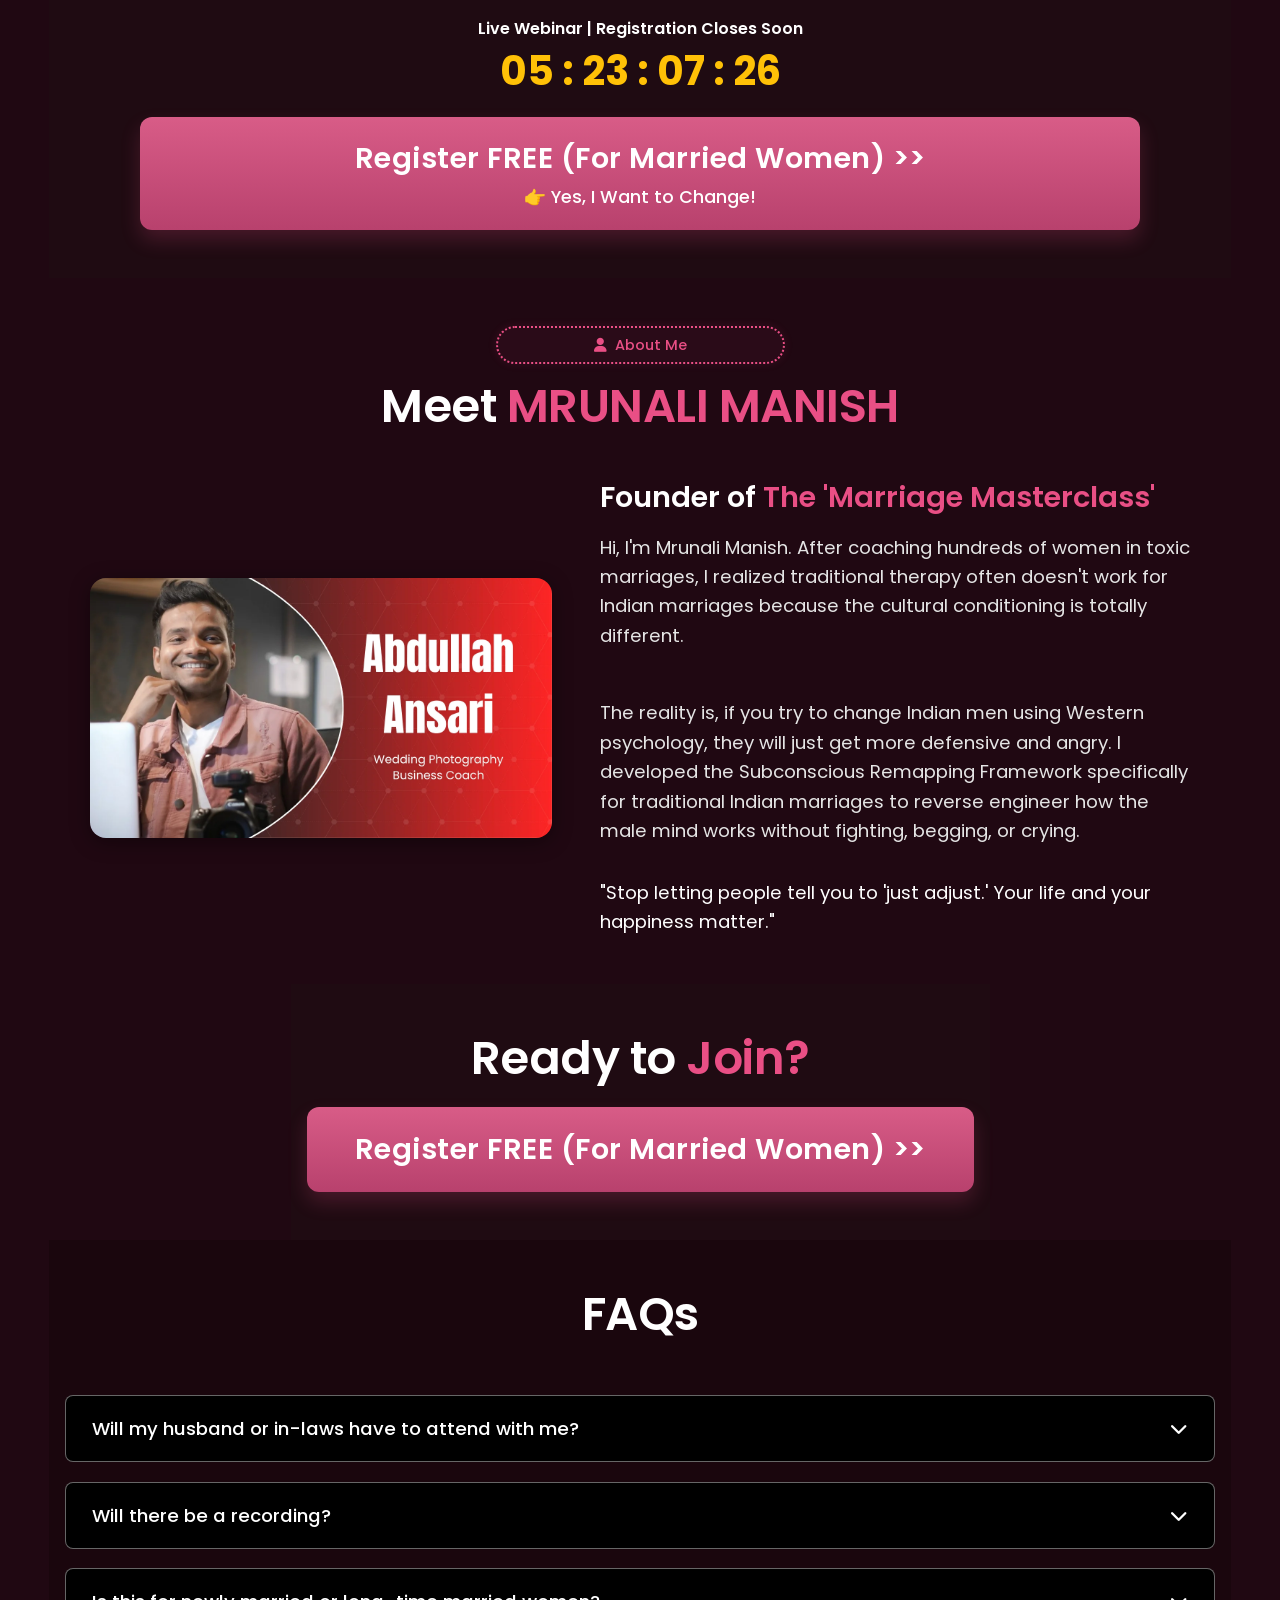
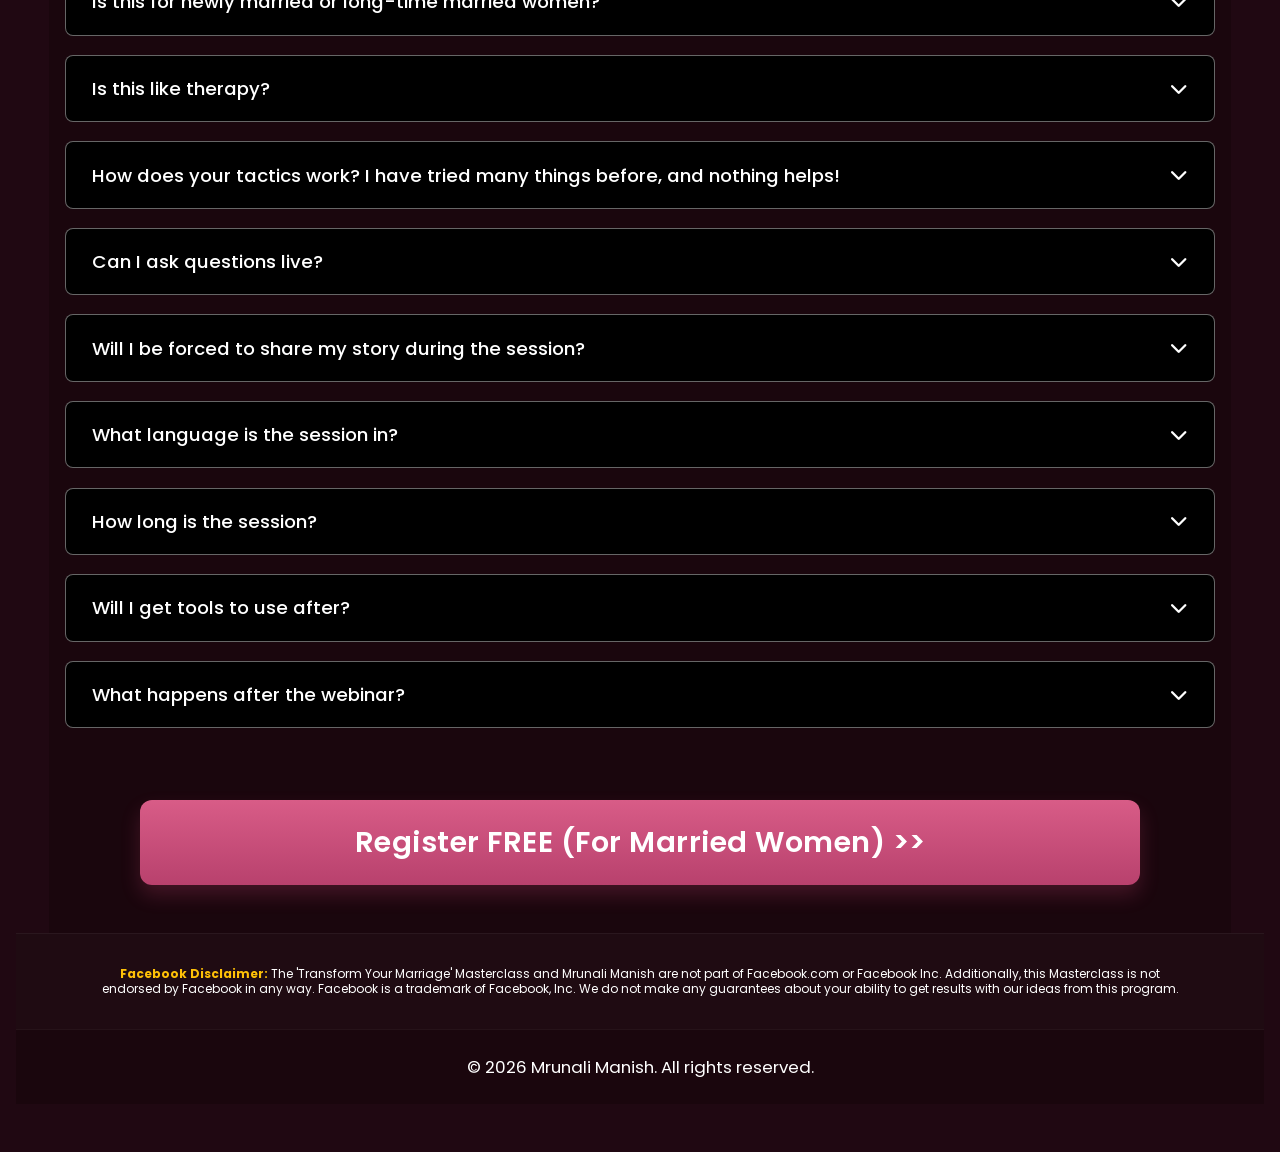
==== commit d5865e43: "c" ====
--- a/index.html
+++ b/index.html
@@ -14,227 +14,258 @@
     <link rel="stylesheet" href="style.css">
 </head>
 <body>
-    <header class="hero-section">
-        <div class="container">
+    <header class="hero-section" style="background: url('/bg-heart.png') center/cover no-repeat; min-height: 100vh; display: flex; flex-direction: column; align-items: center; justify-content: center; padding-top: 3.5rem;">
+        <div class="container" style="max-width: 1100px;">
+            
             <!-- Top Badge -->
-            <div class="top-badge">
-                <i class="fa-solid fa-camera"></i> India Photographer's Club
+            <div class="top-badge" style="background-color: rgba(255,255,255,0.1); border: 2px dotted var(--primary-pink); color: #fff; padding: 0.5rem 1.5rem; border-radius: 50px; font-weight: 500; font-size: 0.95rem; text-align: center; margin-bottom: 2rem;">
+                Feeling stuck in a marriage where you're always adjusting but never truly seen?
             </div>
             
             <!-- Main Heading -->
-            <h1 class="main-heading">
-                Turn Your Photography Skills Into a <span class="highlight">Real, Consistent Business</span>
+            <h1 class="main-heading" style="margin-bottom: 1rem; font-size: 3.2rem;">
+                TRANSFORM YOUR <span style="color: var(--primary-pink);">MARRIAGE</span>
             </h1>
             
             <!-- Subheading -->
-            <p class="sub-heading">
-                Learn How Photographers Across India Are Making <span class="highlight">₹ 1-3 Lakh/Month</span> Profits By Fixing <span class="highlight">Clients, Pricing, And Business Systems</span>, Not By Changing Cameras Or Editing Styles.
+            <h2 class="sub-heading" style="font-weight: 600; font-size: 1.5rem; color: #fff; max-width: 900px; margin: 0 auto 1.5rem auto; line-height: 1.3;">
+                Without Drama, Fights, or Therapy- even if He doesn't want to change OR In-laws don't support you
+            </h2>
+
+            <!-- Paragraphs -->
+            <p style="text-align: center; max-width: 800px; margin: 0 auto 1rem auto; color: #f0f0f0; font-size: 1.15rem; line-height: 1.6;">
+                A free masterclass for working married women who feel stuck, unseen, or unheard—to help you reconnect, reset, and reclaim emotional power in your marriage.
+            </p>
+            <p style="text-align: center; max-width: 950px; margin: 0 auto 3rem auto; color: #f0f0f0; font-size: 1.15rem; line-height: 1.6;">
+                In this free 90-minute live masterclass, you'll discover how to create emotional connection, set guilt-free boundaries, and reclaim your identity—without blaming, begging, or breaking your marriage. Whether you're silently suffering or emotionally exhausted, this session will show you a fresh, powerful path to feel seen, respected, and deeply connected again.
             </p>
             
-            <!-- Category Chips (Auto-Sliding Marquee) -->
-            <div class="categories-wrapper">
-                <div class="categories-track">
-                    <!-- Set 1 -->
-                    <span class="category-chip"><i class="fa-solid fa-heart"></i> Wedding</span>
-                    <span class="category-chip"><i class="fa-solid fa-person-pregnant"></i> Maternity</span>
-                    <span class="category-chip"><i class="fa-solid fa-child"></i> Kids</span>
-                    <span class="category-chip"><i class="fa-solid fa-box"></i> Product</span>
-                    <span class="category-chip"><i class="fa-solid fa-building"></i> Corporate</span>
-                    <span class="category-chip"><i class="fa-solid fa-city"></i> Architecture</span>
+            <!-- Hero Content: Video & Info Cards -->
+            <div class="hero-content" style="align-items: flex-start; gap: 2.5rem; margin-bottom: 0;">
+                
+                <!-- Video Container (Left) -->
+                <div class="video-container" id="video-container" style="flex: 1.3; border-radius: 12px; border: none;">
+                    <div class="video-thumbnail" id="video-thumbnail" data-video-url="https://youtu.be/Zon6whJx6T4?si=zqFPplVx54VmeS5V" style="min-height: 320px; border-radius: 12px;">
+                        <img src="/image.png" alt="Video Placeholder" id="video-placeholder" style="border-radius: 12px;">
+                        <div class="play-button" id="play-button" style="background-color: #ff0000; border-radius: 8px; width: 65px; height: 45px;">
+                            <i class="fa-solid fa-play" style="font-size: 1.2rem;"></i>
+                        </div>
+                    </div>
+                </div>
+                
+                <!-- Info Cards & Timer (Right) -->
+                <div class="info-section" style="flex: 1; display: flex; flex-direction: column; gap: 2.5rem;">
                     
-                    <!-- Set 2 (Duplicate for seamless loop) -->
-                    <span class="category-chip"><i class="fa-solid fa-heart"></i> Wedding</span>
-                    <span class="category-chip"><i class="fa-solid fa-person-pregnant"></i> Maternity</span>
-                    <span class="category-chip"><i class="fa-solid fa-child"></i> Kids</span>
-                    <span class="category-chip"><i class="fa-solid fa-box"></i> Product</span>
-                    <span class="category-chip"><i class="fa-solid fa-building"></i> Corporate</span>
-                    <span class="category-chip"><i class="fa-solid fa-city"></i> Architecture</span>
+                    <div class="info-cards" style="grid-template-columns: 1fr 1fr; gap: 1rem;">
+                        <!-- Date -->
+                        <div class="info-card" style="background: transparent; border: 1px solid rgba(233,79,133,0.5); padding: 1rem; border-radius: 8px; gap: 0.8rem; box-shadow: none;">
+                            <div class="icon-wrapper" style="background-color: var(--primary-pink); width: 40px; height: 40px; border-radius: 8px;">
+                                <i class="fa-regular fa-calendar" style="color:#fff; font-size: 1.1rem;"></i>
+                            </div>
+                            <div class="card-text">
+                                <span class="label" style="font-size: 0.8rem;">Date</span>
+                                <span class="value" style="font-size: 0.95rem;">30 July</span>
+                            </div>
+                        </div>
+
+                        <!-- Time -->
+                        <div class="info-card" style="background: transparent; border: 1px solid rgba(233,79,133,0.5); padding: 1rem; border-radius: 8px; gap: 0.8rem; box-shadow: none;">
+                            <div class="icon-wrapper" style="background-color: var(--primary-pink); width: 40px; height: 40px; border-radius: 8px;">
+                                <i class="fa-solid fa-hourglass-start" style="color:#fff; font-size: 1.1rem;"></i>
+                            </div>
+                            <div class="card-text">
+                                <span class="label" style="font-size: 0.8rem;">Time</span>
+                                <span class="value" style="font-size: 0.95rem;">07:00 PM</span>
+                            </div>
+                        </div>
+
+                        <!-- Language -->
+                        <div class="info-card" style="background: transparent; border: 1px solid rgba(233,79,133,0.5); padding: 1rem; border-radius: 8px; gap: 0.8rem; box-shadow: none;">
+                            <div class="icon-wrapper" style="background-color: var(--primary-pink); width: 40px; height: 40px; border-radius: 8px;">
+                                <i class="fa-solid fa-language" style="color:#fff; font-size: 1.1rem;"></i>
+                            </div>
+                            <div class="card-text">
+                                <span class="label" style="font-size: 0.8rem;">Language</span>
+                                <span class="value" style="font-size: 0.95rem;">English</span>
+                            </div>
+                        </div>
+
+                        <!-- Live -->
+                        <div class="info-card" style="background: transparent; border: 1px solid rgba(233,79,133,0.5); padding: 1rem; border-radius: 8px; gap: 0.8rem; box-shadow: none;">
+                            <div class="icon-wrapper" style="background-color: var(--primary-pink); width: 40px; height: 40px; border-radius: 8px;">
+                                <i class="fa-solid fa-video" style="color:#fff; font-size: 1.1rem;"></i>
+                            </div>
+                            <div class="card-text">
+                                <span class="label" style="font-size: 0.8rem;">Live</span>
+                                <span class="value" style="font-size: 0.95rem;">On Zoom</span>
+                            </div>
+                        </div>
+                    </div>
+
+                    <!-- Timer (3 blocks) -->
+                    <div class="timer-blocks" style="display: flex; gap: 1rem;">
+                        <div class="timer-box" style="flex:1; background-color: var(--primary-pink); border-radius: 8px; padding: 1rem 0; text-align: center; color: #fff; box-shadow: 0 4px 15px rgba(233,79,133,0.3);">
+                            <div id="hero-hours" style="font-size: 1.5rem; font-weight: 700; line-height: 1;">00</div>
+                            <div style="font-size: 0.85rem; font-weight: 500; margin-top: 0.2rem;">Hours</div>
+                        </div>
+                        <div class="timer-box" style="flex:1; background-color: var(--primary-pink); border-radius: 8px; padding: 1rem 0; text-align: center; color: #fff; box-shadow: 0 4px 15px rgba(233,79,133,0.3);">
+                            <div id="hero-minutes" style="font-size: 1.5rem; font-weight: 700; line-height: 1;">09</div>
+                            <div style="font-size: 0.85rem; font-weight: 500; margin-top: 0.2rem;">Minutes</div>
+                        </div>
+                        <div class="timer-box" style="flex:1; background-color: var(--primary-pink); border-radius: 8px; padding: 1rem 0; text-align: center; color: #fff; box-shadow: 0 4px 15px rgba(233,79,133,0.3);">
+                            <div id="hero-seconds" style="font-size: 1.5rem; font-weight: 700; line-height: 1;">27</div>
+                            <div style="font-size: 0.85rem; font-weight: 500; margin-top: 0.2rem;">Seconds</div>
+                        </div>
+                    </div>
+
                 </div>
             </div>
             
-            <!-- Requirements / Pointers -->
-            <div class="requirements">
-                <span class="req-item"><i class="fa-solid fa-ban text-red"></i> No marketing knowledge required</span>
-                <span class="req-item"><i class="fa-solid fa-ban text-red"></i> No business experience required</span>
+            <!-- Big Bottom CTA -->
+         <!-- CTA Button -->
+            <div class="cta-container" style="margin-top: 2rem;">
+                <button class="cta-button">
+                    <span class="btn-title">Register FREE (For Married Women) >></span>
+                    <span class="btn-subtitle">👉 Yes, I Want to Change!</span>
+                </button>
             </div>
             
-            <!-- Hero Content: Video & Info Cards -->
-            <div class="hero-content">
-                <!-- Video Container (Left) -->
-           <div class="video-container" id="video-container">
-  <div
-    class="video-thumbnail"
-    id="video-thumbnail"
-    data-video-url="https://www.youtube.com/embed/8TZMtslA3UY"
-  >
-    <img src="/thumb.webp" alt="Video Placeholder" id="video-placeholder">
-    <div class="play-button" id="play-button">
-      <i class="fa-solid fa-play"></i>
-    </div>
-  </div>
-</div>
-                
-                <!-- Info Cards (Right) -->
-                <div class="info-cards">
-                    <div class="info-card">
-                        <div class="icon-wrapper"><i class="fa-regular fa-calendar" style="color:#000;"></i></div>
-                        <div class="card-text">
-                            <span class="label">Dates</span>
-                            <span class="value">25th & 26th Mar</span>
-                        </div>
-                    </div>
-                    <div class="info-card">
-                        <div class="icon-wrapper"><i class="fa-regular fa-clock" style="color:#000;"></i></div>
-                        <div class="card-text">
-                            <span class="label">Time</span>
-                            <span class="value">11:00 AM</span>
-                        </div>
-                    </div>
-                    <div class="info-card">
-                        <div class="icon-wrapper"><i class="fa-solid fa-hourglass-half" style="color:#000;"></i></div>
-                        <div class="card-text">
-                            <span class="label">Duration</span>
-                            <span class="value">3 Hours</span>
-                        </div>
-                    </div>
-                    <div class="info-card">
-                        <div class="icon-wrapper"><i class="fa-solid fa-video" style="color:#000;"></i></div>
-                        <div class="card-text">
-                            <span class="label">LIVE</span>
-                            <span class="value">on Zoom</span>
-                        </div>
-                    </div>
-                </div>
-            </div>
-            
-            <!-- CTA Button -->
-            <div class="cta-container">
-                <button class="cta-button">
-                    <span class="btn-title">Join India Photographer's Club Workshop</span>
-                    <span class="btn-subtitle">👉 Reserve My Seat for ₹51</span>
-                </button>
-            </div>
         </div>
     </header>
 
-    <!-- Section 2: Familiar Section -->
+    <!-- Section 2: Familiar Section / Who Is It For -->
     <section class="familiar-section">
         <div class="container container-familiar">
             <h2 class="section-heading">
-                Be Honest — Which of These<br>
-                <span class="highlight">Feels Familiar?</span>
-            </h2>
-
-            <!-- Grid of 6 Cards -->
+                Who <span class="highlight">Is it for?</span>
+            </h2>
+            <p class="box-sub">This masterclass is ONLY for the MARRIED WOMAN with TRADITIONAL MARRIAGES who:</p>
+
+            <!-- Grid of 9 Cards -->
             <div class="familiar-grid">
                 <div class="familiar-card">
-                    <i class="fa-regular fa-circle-dot"></i>
-                    <p>You know photography, but clients don't come consistently</p>
-                </div>
-                <div class="familiar-card">
-                    <i class="fa-solid fa-ghost"></i>
-                    <p>Clients bargain, ghost, or say "budget kam hai"</p>
-                </div>
-                <div class="familiar-card">
-                    <i class="fa-regular fa-circle-question"></i>
-                    <p>You don't know where to find clients (Instagram? WhatsApp? referrals?)</p>
-                </div>
-                <div class="familiar-card">
-                    <i class="fa-solid fa-arrow-trend-down"></i>
-                    <p>You're doing random shoots but no stable income</p>
-                </div>
-                <div class="familiar-card">
-                    <i class="fa-solid fa-dollar-sign"></i>
-                    <p>You feel awkward or underconfident while talking about price</p>
-                </div>
-                <div class="familiar-card">
-                    <i class="fa-solid fa-book-skull"></i>
-                    <p>You bought a camera… but no one gave you the business manual</p>
-                </div>
-            </div>
-
-            <!-- Highlight Box -->
-            <div class="highlight-box">
-                <p class="box-main">📌 Nobody teaches photographers how to run a business.</p>
-                <p class="box-sub">That's exactly why most talented photographers struggle.</p>
-            </div>
+                    <i class="fa-solid fa-check"></i>
+                    <p>Feels exhausted trying to make things work while he puts zero effort.</p>
+                </div>
+                <div class="familiar-card">
+                    <i class="fa-solid fa-check"></i>
+                    <p>Is constantly walking on eggshells to avoid triggering his anger.</p>
+                </div>
+                <div class="familiar-card">
+                    <i class="fa-solid fa-check"></i>
+                    <p>Feels like her opinions and feelings are constantly invalidated.</p>
+                </div>
+                <div class="familiar-card">
+                    <i class="fa-solid fa-check"></i>
+                    <p>Struggles with interfering in-laws who control her marriage.</p>
+                </div>
+                <div class="familiar-card">
+                    <i class="fa-solid fa-check"></i>
+                    <p>Is financially dependent and feels trapped in the relationship.</p>
+                </div>
+                <div class="familiar-card">
+                    <i class="fa-solid fa-check"></i>
+                    <p>Wants to save the marriage without losing her self-respect.</p>
+                </div>
+                <div class="familiar-card">
+                    <i class="fa-solid fa-check"></i>
+                    <p>Is tired of the silent treatments and emotional unavailability.</p>
+                </div>
+                <div class="familiar-card">
+                    <i class="fa-solid fa-check"></i>
+                    <p>Feels unloved, unappreciated and taken for granted.</p>
+                </div>
+                <div class="familiar-card">
+                    <i class="fa-solid fa-check"></i>
+                    <p>Wants to create a peaceful environment for her children.</p>
+                </div>
+                 <div class="familiar-card">
+                    <i class="fa-solid fa-check"></i>
+                    <p>If ANY of this sounds like you, this masterclass is exactly what you need.</p>
+                </div>
+            </div>
+
+          
 
             <!-- CTA Button -->
             <div class="cta-container" style="margin-top: 2rem;">
-                <!-- Reusing the exact same CTA button style -->
                 <button class="cta-button">
-                    <span class="btn-title">Join India Photographer's Club Workshop</span>
-                    <span class="btn-subtitle">👉 Reserve My Seat for ₹51</span>
+                    <span class="btn-title">Register FREE (For Married Women) >></span>
+                    <span class="btn-subtitle">👉 Yes, I Want to Change!</span>
                 </button>
             </div>
         </div>
     </section>
 
-    <!-- Section 3: Who This Program Is For -->
+    <!-- Section 3: "What Are You Going To Learn?" -->
     <section class="who-section">
         <div class="container container-who">
             <h2 class="section-heading">
-                Who This <span class="highlight">Program Is For</span>
-            </h2>
+                What are you going to <span class="highlight">Learn?</span>
+            </h2>
+            <p class="box-sub" style="text-align: center; margin-bottom: 2rem; font-weight: bold;">Break free and Build bliss</p>
 
             <div class="who-grid-wrapper">
                 <!-- Card 1 -->
                 <div class="who-card">
-                    <div class="card-img">
-                        <img src="/1.webp" alt="Wedding Photographers & Filmmakers">
-                    </div>
+                    <div class="card-img"><img src="/1.webp" alt="Emotional Connection" style="width: 100%; border-radius: 8px;"></div>
                     <div class="card-content">
-                        <h3>Wedding Photographers & Filmmakers</h3>
-                        <p>Creating memorable moments for couples</p>
+                        <h3 class="highlight">Emotional Connection</h3>
+                        <p><strong>Stop The Arguments</strong></p>
+                        <p>Build the intimacy you crave and stop feeling like a roommate in your own home.</p>
                     </div>
                 </div>
                 <!-- Card 2 -->
                 <div class="who-card">
-                    <div class="card-img">
-                        <img src="/2.webp" alt="Maternity, Portrait & Lifestyle">
-                    </div>
+                    <div class="card-img"><img src="/2.webp" alt="Communication Error" style="width: 100%; border-radius: 8px;"></div>
                     <div class="card-content">
-                        <h3>Maternity, Portrait & Lifestyle</h3>
-                        <p>Capturing life's beautiful transitions</p>
+                        <h3 class="highlight">Communication Error</h3>
+                        <p><strong>Speak, so He Listens</strong></p>
+                        <p>End the silent treatments and repetitive arguments that drain your energy.</p>
                     </div>
                 </div>
                 <!-- Card 3 -->
                 <div class="who-card">
-                    <div class="card-img">
-                        <img src="/3.webp" alt="Fashion, Editorial & Commercial">
-                    </div>
+                    <div class="card-img"><img src="/3.webp" alt="Respect Pillar" style="width: 100%; border-radius: 8px;"></div>
                     <div class="card-content">
-                        <h3>Fashion, Editorial & Commercial</h3>
-                        <p>Building brand narratives through visuals</p>
+                        <h3 class="highlight">Respect Pillar</h3>
+                        <p><strong>Command Respect & Value</strong></p>
+                        <p>Establish firm boundaries and command the respect you truly deserve.</p>
                     </div>
                 </div>
                 <!-- Card 4 -->
                 <div class="who-card">
-                    <div class="card-img">
-                        <img src="/4.webp" alt="Product, Food, Brand Photography">
-                    </div>
+                    <div class="card-img"><img src="/4.webp" alt="Ego-Match Reverse" style="width: 100%; border-radius: 8px;"></div>
                     <div class="card-content">
-                        <h3>Product, Food, Brand Photography</h3>
-                        <p>Elevating products with stunning imagery</p>
-                    </div>
-                </div>
-                <!-- Card 5 -->
+                        <h3 class="highlight">Ego-Match Reverse</h3>
+                        <p><strong>Manage His Insecurity</strong></p>
+                        <p>Navigate his ego without compromising your self-worth and inner peace.</p>
+                    </div>
+                </div>
+                <!-- Card 5 (Large left) -->
                 <div class="who-card">
-                    <div class="card-img">
-                        <img src="/5.webp" alt="Solo Filmmakers & Studio Owners">
-                    </div>
+                    <div class="card-img"><img src="/5.webp" alt="Emotion Overload Shield" style="width: 100%; border-radius: 8px;"></div>
                     <div class="card-content">
-                        <h3>Solo Filmmakers & Studio Owners</h3>
-                        <p>Growing sustainable creative businesses</p>
-                    </div>
-                </div>
-            </div>
-               <!-- CTA Button -->
+                        <h3 class="highlight">Emotion Overload Shield</h3>
+                        <p><strong>Stop Overthinking</strong></p>
+                        <p>A step-by-step psychological roadmap to protect your emotional sanctuary & overcome anxiety.</p>
+                    </div>
+                </div>
+                <!-- Card 6 (Large right) -->
+                <div class="who-card">
+                    <div class="card-img"><img src="/6.webp" alt="Connection Revival Map" style="width: 100%; border-radius: 8px;"></div>
+                    <div class="card-content">
+                        <h3 class="highlight">Connection Revival Map</h3>
+                        <p><strong>Reignite The Passion</strong></p>
+                        <p>A complete structured path to bring back the forgotten love & friendship.</p>
+                    </div>
+                </div>
+            </div>
+            <!-- CTA Button -->
             <div class="cta-container" style="margin-top: 2rem;">
-                <!-- Reusing the exact same CTA button style -->
                 <button class="cta-button">
-                    <span class="btn-title">Join India Photographer's Club Workshop</span>
-                    <span class="btn-subtitle">👉 Reserve My Seat for ₹51</span>
+                    <span class="btn-title">Register FREE (For Married Women) >></span>
+                    <span class="btn-subtitle">👉 Yes, I Want to Change!</span>
                 </button>
             </div>
         </div>
@@ -248,34 +279,41 @@
                 <i class="fa-regular fa-lightbulb"></i> Solution
             </div>
 
-            <!-- Main Heading -->
+    <!-- Section 4: Why You Must Attend -->
+    <section class="solution-section">
+        <div class="container container-solution">
             <h2 class="section-heading solution-heading">
-                This is NOT Another Motivation Talk <span class="highlight">or Photography Class</span>
-            </h2>
-
-            <!-- Subheading -->
-            <p class="solution-subheading">
-                This is a BUSINESS WORKSHOP.
-            </p>
-
-            <!-- Comparison Grid -->
+                Why <span class="highlight">You Must Attend?</span>
+            </h2>
+
+            <!-- Comparison Grid adapted for 4 Items -->
             <div class="comparison-grid">
-                <!-- Left Card (NOT Learn) -->
+                
                 <div class="compare-card">
-                    <h3 class="compare-title">You will <span class="text-red-title">NOT</span> learn:</h3>
+                    <h3 class="compare-title">CLARITY</h3>
                     <ul class="compare-list">
-                        <li><span class="icon-circle icon-not"><i class="fa-solid fa-xmark"></i></span> Editing</li>
-                        <li><span class="icon-circle icon-not"><i class="fa-solid fa-xmark"></i></span> Camera Setting</li>
-                        <li><span class="icon-circle icon-not"><i class="fa-solid fa-xmark"></i></span> Presets</li>
-                        <li><span class="icon-circle icon-not"><i class="fa-solid fa-xmark"></i></span> Shooting Styles</li>
+                        <li><span class="icon-circle icon-will"><i class="fa-solid fa-check"></i></span> Stop letting fear control your daily interactions and get clear.</li>
                     </ul>
                 </div>
-
-                <!-- Right Card (WILL Learn) -->
+                
                 <div class="compare-card">
-                    <h3 class="compare-title">You <span class="text-yellow-title">WILL</span> learn:</h3>
+                    <h3 class="compare-title">RELIEF</h3>
                     <ul class="compare-list">
-                        <li><span class="icon-circle icon-will"><i class="fa-solid fa-check"></i></span> How photography actually becomes a business that pays you</li>
+                        <li><span class="icon-circle icon-will"><i class="fa-solid fa-check"></i></span> Transform from feeling helpless to confident and secure.</li>
+                    </ul>
+                </div>
+
+                <div class="compare-card">
+                    <h3 class="compare-title">GROWTH</h3>
+                    <ul class="compare-list">
+                        <li><span class="icon-circle icon-will"><i class="fa-solid fa-check"></i></span> Evolve into the best version of yourself without sacrificing your needs.</li>
+                    </ul>
+                </div>
+
+                <div class="compare-card">
+                    <h3 class="compare-title">CONNECTION</h3>
+                    <ul class="compare-list">
+                        <li><span class="icon-circle icon-will"><i class="fa-solid fa-check"></i></span> Rebuild the lost emotional bridge and mutual respect.</li>
                     </ul>
                 </div>
             </div>
@@ -283,48 +321,42 @@
             <!-- CTA Button -->
             <div class="cta-container" style="margin-top: 1rem;">
                 <button class="cta-button">
-                    <span class="btn-title">Join India Photographer's Club Workshop</span>
-                    <span class="btn-subtitle">👉 Reserve My Seat for ₹51</span>
+                    <span class="btn-title">Register FREE (For Married Women) >></span>
+                    <span class="btn-subtitle">👉 Yes, I Want to Change!</span>
                 </button>
             </div>
         </div>
     </section>
 
-    <!-- Section 5: Curriculum Section -->
+    <!-- Section 5: Here is What You Get -->
     <section class="curriculum-section">
         <div class="container container-curriculum">
-            <!-- Top Badge Centered -->
-            <div class="top-badge badge-center">
-                <i class="fa-regular fa-lightbulb"></i> Workshop Curriculum
-            </div>
 
             <!-- Main Heading -->
             <h2 class="section-heading curriculum-heading">
-                What You Will <span class="highlight">Learn</span>
+                Here is <span class="highlight">WHAT YOU GET</span>
             </h2>
 
             <!-- Subheading -->
             <p class="curriculum-subheading">
-                In this 3-hour workshop, you'll get the complete photography business blueprint
+                Immediate access to the tools needed to reclaim love, respect, and connection.
             </p>
 
-            <!-- Grid of 4 Modules -->
+            <!-- Grid of 3 Modules -->
             <div class="curriculum-grid">
                 <!-- Module 01 -->
                 <div class="module-card">
                     <div class="module-header">
                         <div class="module-icon">
-                            <i class="fa-solid fa-rocket"></i>
+                            <i class="fa-solid fa-video"></i>
                         </div>
                         <div class="module-title-wrap">
-                            <span class="module-number">Module 01</span>
-                            <h3 class="module-title">How to START Your Photography Business (Properly)</h3>
+                            <span class="module-number">Offer 01</span>
+                            <h3 class="module-title">VIP LIVE Access</h3>
                         </div>
                     </div>
                     <ul class="module-list">
-                        <li><i class="fa-regular fa-circle-check text-yellow"></i> How to choose the right photography niche/category</li>
-                        <li><i class="fa-regular fa-circle-check text-yellow"></i> How to position yourself so clients understand what you offer at what price</li>
-                        <li><i class="fa-regular fa-circle-check text-yellow"></i> The biggest mistake photographers make when starting their business</li>
+                        <li><i class="fa-regular fa-circle-check text-yellow"></i> 3 hours of intense, no-fluff learning directly from Mrunali Manish.</li>
                     </ul>
                 </div>
 
@@ -332,17 +364,15 @@
                 <div class="module-card">
                     <div class="module-header">
                         <div class="module-icon">
-                            <i class="fa-solid fa-bullseye"></i>
+                            <i class="fa-solid fa-book"></i>
                         </div>
                         <div class="module-title-wrap">
-                            <span class="module-number">Module 02</span>
-                            <h3 class="module-title">CLIENT ACQUISITION SYSTEM (CORE MODULE)</h3>
+                            <span class="module-number">Offer 02</span>
+                            <h3 class="module-title">Work Book PDF</h3>
                         </div>
                     </div>
                     <ul class="module-list">
-                        <li><i class="fa-regular fa-circle-check text-yellow"></i> Where photography clients actually come from in India</li>
-                        <li><i class="fa-regular fa-circle-check text-yellow"></i> How to attract &amp; get clients using the Laser Target Marketing System</li>
-                        <li><i class="fa-regular fa-circle-check text-yellow"></i> How to build a simple, repeatable client system that works in any niche</li>
+                        <li><i class="fa-regular fa-circle-check text-yellow"></i> A step-by-step practical manual to apply the frameworks to your life immediately.</li>
                     </ul>
                 </div>
 
@@ -350,157 +380,49 @@
                 <div class="module-card">
                     <div class="module-header">
                         <div class="module-icon">
-                            <i class="fa-solid fa-rocket"></i>
+                            <i class="fa-solid fa-comments"></i>
                         </div>
                         <div class="module-title-wrap">
-                            <span class="module-number">Module 03</span>
-                            <h3 class="module-title">How to CONVERT Clients Confidently</h3>
+                            <span class="module-number">Offer 03</span>
+                            <h3 class="module-title">Live Q&A Network</h3>
                         </div>
                     </div>
                     <ul class="module-list">
-                        <li><i class="fa-regular fa-circle-check text-yellow"></i> How to talk to clients without fear or hesitation</li>
-                        <li><i class="fa-regular fa-circle-check text-yellow"></i> How to handle "budget kam hai" conversations</li>
-                        <li><i class="fa-regular fa-circle-check text-yellow"></i> How to price your work logically (not emotionally)</li>
+                        <li><i class="fa-regular fa-circle-check text-yellow"></i> Get your personal, specific marriage questions answered by the expert.</li>
                     </ul>
                 </div>
-
-                <!-- Module 04 -->
-                <div class="module-card">
-                    <div class="module-header">
-                        <div class="module-icon">
-                            <i class="fa-solid fa-bullseye"></i>
-                        </div>
-                        <div class="module-title-wrap">
-                            <span class="module-number">Module 04</span>
-                            <h3 class="module-title">How to GROW Without Burning Out</h3>
-                        </div>
-                    </div>
-                    <ul class="module-list">
-                        <li><i class="fa-regular fa-circle-check text-yellow"></i> How to move from random work to stable income</li>
-                        <li><i class="fa-regular fa-circle-check text-yellow"></i> How to think like a business owner, not a freelancer</li>
-                        <li><i class="fa-regular fa-circle-check text-yellow"></i> The right order: clients &rarr; systems &rarr; team &rarr; scale</li>
-                        <li><i class="fa-regular fa-circle-check text-yellow"></i> BIG 7 Mistakes why most photographers fail when they try to scale</li>
-                    </ul>
+            </div>
+
+            <div class="countdown-wrapper" style="text-align: center; margin-top: 2rem;">
+                <p style="font-weight: 600; color: #fff;">Live Webinar | Registration Closes Soon</p>
+                <div class="timer-display" style="font-size: 2.5rem; font-weight: 700; color: #ffc107;">
+                    05 : 23 : 07 : 26
                 </div>
             </div>
 
             <!-- CTA Button -->
             <div class="cta-container" style="margin-top: 1rem;">
                 <button class="cta-button">
-                    <span class="btn-title">Join India Photographer's Club Workshop</span>
-                    <span class="btn-subtitle">👉 Reserve My Seat for ₹51</span>
+                    <span class="btn-title">Register FREE (For Married Women) >></span>
+                    <span class="btn-subtitle">👉 Yes, I Want to Change!</span>
                 </button>
             </div>
         </div>
     </section>
 
-    <!-- Section 6: Before vs After Section -->
-    <section class="before-after-section">
-        <div class="container container-before-after">
-            <!-- Main Heading -->
-            <h2 class="section-heading ba-heading">
-                <span class="highlight">BEFORE</span> vs <span class="highlight">AFTER</span> This Workshop
-            </h2>
-
-            <div class="ba-grid">
-                <!-- BEFORE Card -->
-                <div class="ba-card ba-card-red">
-                    <div class="ba-badge badge-red">BEFORE</div>
-                    <ul class="ba-list">
-                        <li><span class="icon-circle icon-red-dark"><i class="fa-solid fa-xmark"></i></span> Random shoots, no consistency</li>
-                        <li><span class="icon-circle icon-red-dark"><i class="fa-solid fa-xmark"></i></span> Confused about where clients come from</li>
-                        <li><span class="icon-circle icon-red-dark"><i class="fa-solid fa-xmark"></i></span> Undercharging or getting bargained</li>
-                        <li><span class="icon-circle icon-red-dark"><i class="fa-solid fa-xmark"></i></span> Feeling stuck despite good skills</li>
-                        <li><span class="icon-circle icon-red-dark"><i class="fa-solid fa-xmark"></i></span> No clear roadmap</li>
-                    </ul>
-                </div>
-
-                <!-- AFTER Card -->
-                <div class="ba-card ba-card-yellow">
-                    <div class="ba-badge badge-yellow"><i class="fa-solid fa-check"></i> AFTER</div>
-                    <ul class="ba-list">
-                        <li><span class="icon-circle icon-yellow-dark"><i class="fa-solid fa-check"></i></span> Clear client acquisition direction</li>
-                        <li><span class="icon-circle icon-yellow-dark"><i class="fa-solid fa-check"></i></span> Confidence while talking to clients</li>
-                        <li><span class="icon-circle icon-yellow-dark"><i class="fa-solid fa-check"></i></span> Logical pricing mindset</li>
-                        <li><span class="icon-circle icon-yellow-dark"><i class="fa-solid fa-check"></i></span> Predictable booking flow</li>
-                        <li><span class="icon-circle icon-yellow-dark"><i class="fa-solid fa-check"></i></span> A solid foundation to grow &amp; scale</li>
-                    </ul>
-                </div>
-            </div>
-
-            <!-- CTA Button -->
-            <div class="cta-container" style="margin-top: 2rem;">
-                <button class="cta-button">
-                    <span class="btn-title">Join India Photographer's Club Workshop</span>
-                    <span class="btn-subtitle">👉 Reserve My Seat for ₹51</span>
-                </button>
-            </div>
-        </div>
-    </section>
-
-    <!-- Section 7: Outcomes Section -->
-    <section class="outcomes-section">
-        <div class="container container-outcomes">
-             <!-- Main Heading -->
-            <h2 class="section-heading ba-heading  ">
-                <span  >After Attending This Workshop, <span class="highlight"><br> You Will Have:</span></span> 
-            </h2>
-
-            <!-- List of Promises -->
-            <div class="outcomes-list">
-                <div class="outcome-bar">
-                    <i class="fa-regular fa-circle-check"></i>
-                    <p>Clear clarity on what kind of photography business you should build</p>
-                </div>
-                <div class="outcome-bar">
-                    <i class="fa-regular fa-circle-check"></i>
-                    <p>A step-by-step idea of how to get your next photography client</p>
-                </div>
-                <div class="outcome-bar">
-                    <i class="fa-regular fa-circle-check"></i>
-                    <p>Confidence to talk to clients and quote your price</p>
-                </div>
-                <div class="outcome-bar">
-                    <i class="fa-regular fa-circle-check"></i>
-                    <p>A simple roadmap to start and grow your photography business</p>
-                </div>
-                <div class="outcome-bar">
-                    <i class="fa-regular fa-circle-check"></i>
-                    <p>No more confusion. No more guesswork.</p>
-                </div>
-            </div>
-
-            <!-- Conclusion Box -->
-            <div class="conclusion-box">
-                <p class="conclusion-title">Even if you are:</p>
-                <div class="status-pills">
-                    <span class="status-pill">Just Starting</span>
-                    <span class="status-pill">Stuck for Years</span>
-                    <span class="status-pill">Doing Photography Part-time</span>
-                </div>
-                <h3 class="conclusion-statement">You'll know exactly what to do next.</h3>
-            </div>
-               <!-- CTA Button -->
-            <div class="cta-container" style="margin-top: 2rem;">
-                <button class="cta-button">
-                    <span class="btn-title">Join India Photographer's Club Workshop</span>
-                    <span class="btn-subtitle">👉 Reserve My Seat for ₹51</span>
-                </button>
-            </div>
-        </div>
-    </section>
-
-    <!-- Section 8: About The Trainer Section -->
+    <!-- Sections Removed to Match Screenshot -->
+
+    <!-- Section 6: About The Trainer Section -->
     <section class="trainer-section">
         <div class="container container-trainer">
             <!-- Top Badge Centered -->
             <div class="top-badge badge-center">
-                <i class="fa-solid fa-user"></i> About The Trainer
+                <i class="fa-solid fa-user"></i> About Me
             </div>
 
             <!-- Main Heading -->
             <h2 class="section-heading trainer-heading">
-                Learn from <span class="highlight">Real Experience</span>
+                Meet <span class="highlight">MRUNALI MANISH</span>
             </h2>
 
             <!-- 2-Column Layout -->
@@ -508,120 +430,162 @@
                 <!-- Left: Trainer Image/Graphic -->
                 <div class="trainer-image-wrapper">
                     <!-- Placeholder for the trainer graphic -->
-                    <img src="/image.png" alt="Abdullah Ansari - Trainer" class="trainer-img">
+                    <img src="/image.png" alt="Mrunali Manish" class="trainer-img">
                 </div>
 
                 <!-- Right: Content -->
                 <div class="trainer-content">
                     <h3 class="trainer-title">
-                        Founder of <span class="highlight">India Photographer's Club</span>
+                        Founder of <span class="highlight">The 'Marriage Masterclass'</span>
                     </h3>
                     <p class="trainer-desc">
-                        A community that has helped <span class="highlight">10,000+ photographers</span> across India start, grow, and systemise their photography businesses.
+                        Hi, I'm Mrunali Manish. After coaching hundreds of women in toxic marriages, I realized traditional therapy often doesn't work for Indian marriages because the cultural conditioning is totally different.
                     </p>
-
-                    <!-- Experience Box -->
-                    <div class="experience-box">
-                        <p class="experience-title">I've worked closely with photographers who:</p>
-                        <ul class="ba-list experience-list">
-                            <li><span class="icon-circle icon-yellow-dark"><i class="fa-solid fa-check"></i></span> Had talent but no clients</li>
-                            <li><span class="icon-circle icon-yellow-dark"><i class="fa-solid fa-check"></i></span> Were undercharging for years</li>
-                            <li><span class="icon-circle icon-yellow-dark"><i class="fa-solid fa-check"></i></span> Didn't know how to grow beyond survival</li>
-                        </ul>
-                    </div>
+                    <p class="trainer-desc" style="margin-top: 1rem;">
+                        The reality is, if you try to change Indian men using Western psychology, they will just get more defensive and angry. I developed the Subconscious Remapping Framework specifically for traditional Indian marriages to reverse engineer how the male mind works without fighting, begging, or crying.
+                    </p>
 
                     <p class="trainer-quote">
-                        "This workshop is built from real struggles, real mistakes, and real solutions — not theory."
+                        "Stop letting people tell you to 'just adjust.' Your life and your happiness matter."
                     </p>
                 </div>
             </div>
         </div>
     </section>
 
-    <!-- Section 9: Pricing / Offer Section -->
+    <!-- Section 7: Pricing / Offer Section -->
     <section class="offer-section">
         <div class="container container-offer">
-            <!-- Top Badge -->
-            <div class="top-badge badge-center">
-                <i class="fa-solid fa-gift"></i> Limited Time Offer
-            </div>
-
-            <!-- Main Heading -->
             <h2 class="section-heading offer-heading">
-                Workshop Fee: <span class="highlight">₹51 Only</span>
-            </h2>
-
-            <!-- Subheading -->
-            <p class="offer-subheading">
-                This is not about money. This is about commitment.
-            </p>
-
-            <!-- Offer Box -->
-            <div class="offer-box">
-                <div class="offer-features">
-                    <div class="feature-row">
-                        <span class="offer-feature"><i class="fa-regular fa-clock text-yellow-icon"></i> 3 Hours of Practical Learning</span>
-                        <span class="offer-feature"><i class="fa-solid fa-user-group text-yellow-icon"></i> Join 10,000+ Photographers</span>
-                    </div>
-                    <div class="feature-row">
-                        <span class="offer-feature">Lifetime Recording Access</span>
-                    </div>
-                </div>
-
-                <p class="offer-text">
-                    If you're serious about your photography career,<br>
-                    <span class="highlight">₹51 is a small step to get big clarity.</span>
-                </p>
-
-                <!-- CTA Button -->
-                <button class="cta-button" style="margin-top: 1rem;">
-                    <span class="btn-title small-btn" style="  text-transform: uppercase;">Yes, I Want The Photography Business Manual</span>
-                    <span class="btn-subtitle">👉 Reserve My Seat for ₹51</span>
+                Ready to <span class="highlight">Join?</span>
+            </h2>
+
+            <!-- CTA Button -->
+            <div class="cta-container" style="margin-top: 1rem;">
+                <button class="cta-button" style="width: 100%;">
+                    <span class="btn-title">Register FREE (For Married Women) >></span>
                 </button>
             </div>
         </div>
     </section>
 
-    <!-- Section 10: FAQ Section -->
+    <!-- Section 8: FAQ Section -->
     <section class="faq-section">
         <div class="container container-faq">
             <!-- Main Heading -->
             <h2 class="section-heading faq-heading">
-                Your Questions Answered
+                FAQs
             </h2>
 
             <!-- FAQ Accordion -->
             <div class="faq-container">
-                <!-- FAQ Item 1 -->
-                <div class="faq-item">
-                    <button class="faq-question">
-                        <span>Q: Is this for wedding photographers only?</span>
-                        <i class="fa-solid fa-circle-plus"></i>
-                    </button>
-                    <div class="faq-answer">
-                        <p>While the business principles are universal, the strategies we discuss are specifically optimized for wedding photography businesses. However, other portrait or commercial photographers can still find immense value.</p>
-                    </div>
-                </div>
-
-                <!-- FAQ Item 2 -->
-                <div class="faq-item">
-                    <button class="faq-question">
-                        <span>Q: I'm a beginner. Will I understand this?</span>
-                        <i class="fa-solid fa-circle-plus"></i>
-                    </button>
-                    <div class="faq-answer">
-                        <p>Absolutely. The workshop is designed to take you from the very basics to advanced client acquisition systems in a step-by-step, easy-to-understand plain language format.</p>
-                    </div>
-                </div>
-
-                <!-- FAQ Item 3 -->
-                <div class="faq-item">
-                    <button class="faq-question">
-                        <span>Q: Will there be selling or pressure?</span>
-                        <i class="fa-solid fa-circle-plus"></i>
-                    </button>
-                    <div class="faq-answer">
-                        <p>No pressure at all. The primary goal is to provide you with actionable value. While we may mention advanced programs, the core workshop delivers everything promised without holding back.</p>
+                <div class="faq-item">
+                    <button class="faq-question">
+                        <span>Will my husband or in-laws have to attend with me?</span>
+                        <i class="fa-solid fa-chevron-down"></i>
+                    </button>
+                    <div class="faq-answer">
+                        <p>No. This masterclass is designed specifically for you to implement independently without requiring their participation.</p>
+                    </div>
+                </div>
+
+                <div class="faq-item">
+                    <button class="faq-question">
+                        <span>Will there be a recording?</span>
+                        <i class="fa-solid fa-chevron-down"></i>
+                    </button>
+                    <div class="faq-answer">
+                        <p>No, this is a live, interactive session. We highly encourage you to attend live so you can fully participate.</p>
+                    </div>
+                </div>
+
+                <div class="faq-item">
+                    <button class="faq-question">
+                        <span>Is this for newly married or long-time married women?</span>
+                        <i class="fa-solid fa-chevron-down"></i>
+                    </button>
+                    <div class="faq-answer">
+                        <p>Both. The principles of emotional connection and boundary-setting apply universally regardless of how long you've been married.</p>
+                    </div>
+                </div>
+
+                <div class="faq-item">
+                    <button class="faq-question">
+                        <span>Is this like therapy?</span>
+                        <i class="fa-solid fa-chevron-down"></i>
+                    </button>
+                    <div class="faq-answer">
+                        <p>No. Traditional therapy focuses on the past. This masterclass is action-oriented with practical psychological frameworks you can use immediately.</p>
+                    </div>
+                </div>
+
+                <div class="faq-item">
+                    <button class="faq-question">
+                        <span>How does your tactics work? I have tried many things before, and nothing helps!</span>
+                        <i class="fa-solid fa-chevron-down"></i>
+                    </button>
+                    <div class="faq-answer">
+                        <p>Our approach skips the logical arguments and focuses on Subconscious Remapping to naturally shift emotional triggers and patterns.</p>
+                    </div>
+                </div>
+
+                <div class="faq-item">
+                    <button class="faq-question">
+                        <span>Can I ask questions live?</span>
+                        <i class="fa-solid fa-chevron-down"></i>
+                    </button>
+                    <div class="faq-answer">
+                        <p>Yes! We have a dedicated Live Q&A segment at the end of the masterclass to answer your specific queries.</p>
+                    </div>
+                </div>
+
+                <div class="faq-item">
+                    <button class="faq-question">
+                        <span>Will I be forced to share my story during the session?</span>
+                        <i class="fa-solid fa-chevron-down"></i>
+                    </button>
+                    <div class="faq-answer">
+                        <p>Absolutely not. Your privacy is paramount, and you can participate completely anonymously if you wish.</p>
+                    </div>
+                </div>
+
+                <div class="faq-item">
+                    <button class="faq-question">
+                        <span>What language is the session in?</span>
+                        <i class="fa-solid fa-chevron-down"></i>
+                    </button>
+                    <div class="faq-answer">
+                        <p>The session is conducted primarily in English and Hinglish to ensure everyone can understand clearly.</p>
+                    </div>
+                </div>
+
+                <div class="faq-item">
+                    <button class="faq-question">
+                        <span>How long is the session?</span>
+                        <i class="fa-solid fa-chevron-down"></i>
+                    </button>
+                    <div class="faq-answer">
+                        <p>The masterclass is a concentrated 90-minute immersive training session.</p>
+                    </div>
+                </div>
+
+                <div class="faq-item">
+                    <button class="faq-question">
+                        <span>Will I get tools to use after?</span>
+                        <i class="fa-solid fa-chevron-down"></i>
+                    </button>
+                    <div class="faq-answer">
+                        <p>Yes. You will receive actionable frameworks and a workbook to continue applying what you've learned.</p>
+                    </div>
+                </div>
+
+                <div class="faq-item">
+                    <button class="faq-question">
+                        <span>What happens after the webinar?</span>
+                        <i class="fa-solid fa-chevron-down"></i>
+                    </button>
+                    <div class="faq-answer">
+                        <p>We will provide a clear roadmap and options for ongoing support if you wish to work with us further.</p>
                     </div>
                 </div>
             </div>
@@ -629,8 +593,7 @@
             <!-- CTA Button -->
             <div class="cta-container" style="margin-top: 3rem;">
                 <button class="cta-button">
-                    <span class="btn-title">Join India Photographer's Club Workshop</span>
-                    <span class="btn-subtitle">👉 Reserve My Seat for ₹51</span>
+                    <span class="btn-title">Register FREE (For Married Women) >></span>
                 </button>
             </div>
         </div>
@@ -641,13 +604,13 @@
         <div class="footer-disclaimer">
             <div class="container">
                 <p>
-                    This site is not a part of the Facebook™ website or Facebook™ Inc. Additionally, This site is NOT endorsed by Facebook™ in any way. FACEBOOK™ is a trademark of FACEBOOK™, Inc. As stipulated by law, we can not and do not make any guarantees about your ability to get results or earn any money with my ideas, information, tools or strategies. I just want to help you by giving great content, direction and strategies that worked well for me and my students and that I believe can help you move forward. All of my terms, privacy policies and disclaimers for this program and website can be accessed via the links. I feel transparency is important and I hold ourselves (you & me) to a high standard of integrity. Thanks for stopping by. I hope this training and content brings you a lot of value & results.
+                    <strong style="color: #ffc107;">Facebook Disclaimer:</strong> The 'Transform Your Marriage' Masterclass and Mrunali Manish are not part of Facebook.com or Facebook Inc. Additionally, this Masterclass is not endorsed by Facebook in any way. Facebook is a trademark of Facebook, Inc. We do not make any guarantees about your ability to get results with our ideas from this program.
                 </p>
             </div>
         </div>
         <div class="footer-copyright">
             <div class="container">
-                <p>&copy; 2026 India Photographer's Club. All rights reserved.</p>
+                <p>&copy; 2026 Mrunali Manish. All rights reserved.</p>
             </div>
         </div>
     </footer>
@@ -656,11 +619,11 @@
     <div class="sticky-footer">
         <div class="sticky-container">
             <div class="sticky-left">
-                <span class="sticky-title">Limited-Time Bonus</span>
+                <span class="sticky-title">Registration Closes Soon</span>
                 <span class="sticky-timer">Offer Ends in <span id="countdown-timer">02:15</span> Mins</span>
             </div>
             <div class="sticky-right">
-                <button class="sticky-btn">Book Now</button>
+                <button class="sticky-btn">Register FREE >></button>
             </div>
         </div>
     </div>
--- a/style.css
+++ b/style.css
@@ -1,10 +1,10 @@
 :root {
-  --primary-yellow: #ffc107;
-  --bg-dark: #000000;
+  --primary-pink: #e94f85;
+  --bg-dark: #1f0b12;
   --text-main: #ffffff;
-  --red-cta: #d92328;
-  --red-cta-dark: #a11418;
-  --red-icon-color: #ef4444;
+  --red-cta: #e94f85;
+  --red-cta-dark: #9e1f48;
+  --red-icon-color: #e94f85;
 }
 
 * {
@@ -17,12 +17,8 @@
 body {
   background-color: var(--bg-dark);
   color: var(--text-main);
-  /* Subtle grid background similar to the screenshot */
-  background-image:
-    linear-gradient(rgba(255, 255, 255, 0.04) 1px, transparent 1px),
-    linear-gradient(90deg, rgba(255, 255, 255, 0.04) 1px, transparent 1px);
-  background-size: 40px 40px;
-  background-position: center;
+  background: radial-gradient(circle at center top, #4a1525 0%, #1f0b12 100%);
+  background-attachment: fixed;
   min-height: 100vh;
 }
 
@@ -42,9 +38,9 @@
 
 /* Top Badge */
 .top-badge {
-  background-color: #1a1600;
-  border: 2px dotted var(--primary-yellow);
-  color: var(--primary-yellow);
+  background-color: rgba(233, 79, 133, 0.05);
+  border: 2px dotted var(--primary-pink);
+  color: var(--primary-pink);
   padding: 0.4rem 6rem;
   border-radius: 50px;
   font-size: 0.9rem;
@@ -53,12 +49,12 @@
   display: inline-flex;
   align-items: center;
   gap: 0.5rem;
-  box-shadow: 0 0 10px rgba(255, 193, 7, 0.1);
+  box-shadow: 0 0 10px rgba(233, 79, 133, 0.1);
 }
 
 /* Main Heading */
 .main-heading {
-  font-size: 3.4rem;
+  font-size: 2.9rem;
   font-weight: 600;
   text-align: center;
   line-height: 1.2;
@@ -68,7 +64,7 @@
 }
 
 .highlight {
-  color: var(--primary-yellow);
+  color: var(--primary-pink);
 }
 
 /* Sub-Heading */
@@ -111,11 +107,11 @@
 }
 
 .category-chip {
-  border: 1px solid rgba(255, 193, 7, 0.6);
+  border: 1px solid rgba(233, 79, 133, 0.6);
   padding: 0.5rem 3rem;
   border-radius: 50px;
-  font-size: 0.95rem;
-  background-color: #1a1500; /* Dark brownish-yellow tint */
+  font-size: 1.05rem;
+  background-color: rgba(233, 79, 133, 0.05); /* Dark brownish-yellow tint */
   color: #e5e5e5;
   display: flex;
   align-items: center;
@@ -125,12 +121,12 @@
 }
 
 .category-chip i {
-  color: var(--primary-yellow);
+  color: var(--primary-pink);
 }
 
 .category-chip:hover {
-  background-color: rgba(255, 193, 7, 0.15);
-  border-color: var(--primary-yellow);
+  background-color: rgba(233, 79, 133, 0.15);
+  border-color: var(--primary-pink);
 }
 
 /* Requirements */
@@ -139,8 +135,8 @@
   flex-wrap: wrap;
   justify-content: center;
   gap: 2.5rem;
-  margin-bottom: 2.5rem;
-  font-size: 1rem;
+  margin-bottom: 3.5rem;
+  font-size: 1.05rem;
   color: #ccc;
 }
 
@@ -152,7 +148,7 @@
 
 .text-red {
   color: var(--red-icon-color);
-  font-size: 1rem;
+  font-size: 1.05rem;
 }
 
 /* Hero Content Grid (Video + Info Cards) */
@@ -160,7 +156,7 @@
   display: flex;
   width: 100%;
   gap: 2rem;
-  margin-bottom: 2.5rem;
+  margin-bottom: 3.5rem;
   align-items: stretch;
 }
 
@@ -208,10 +204,10 @@
   top: 50%;
   left: 50%;
   transform: translate(-50%, -50%);
-  background-color: rgba(16, 24, 80, 0.9); /* Dark blue like the screen */
+  background-color: rgba(158, 31, 72, 0.9); /* Dark blue like the screen */
   width: 75px;
   height: 50px;
-  border-radius: 8px;
+  border-radius: 12px;
   display: flex;
   align-items: center;
   justify-content: center;
@@ -223,7 +219,7 @@
 
 .play-button:hover {
   transform: translate(-50%, -50%) scale(1.05);
-  background-color: rgba(20, 30, 100, 1);
+  background-color: rgba(158, 31, 72, 1);
 }
 
 .play-button i {
@@ -241,9 +237,9 @@
 }
 
 .info-card {
-  background-color: #1a1600; /* Dark brownish tint */
-  border: 1px solid rgba(255, 193, 7, 0.4);
-  border-radius: 8px;
+  background-color: rgba(233, 79, 133, 0.05); /* Dark brownish tint */
+  border: 1px solid rgba(233, 79, 133, 0.4);
+  border-radius: 12px;
   padding: 1rem 1.2rem;
   display: flex;
   align-items: center;
@@ -252,7 +248,7 @@
 }
 
 .icon-wrapper {
-  background-color: var(--primary-yellow);
+  background-color: var(--primary-pink);
   width: 45px;
   height: 45px;
   border-radius: 50%;
@@ -263,7 +259,7 @@
 }
 
 .icon-wrapper i {
-  color: #000;
+  color: #1f0b12;
   font-size: 1.3rem;
 }
 
@@ -294,15 +290,15 @@
 }
 
 .cta-button {
-  background: linear-gradient(-45deg, #ed2e33, #8a060a, #ed2e33, #8a060a);
+  background: linear-gradient(180deg, #d85c87, #b8416d, #d85c87, #b8416d);
   background-size: 300% 300%;
   animation:
     gradientMove 4s ease infinite,
     shakeLeftRight 2.5s ease-in-out infinite;
   color: white;
   border: none;
-  border-radius: 8px;
-  padding: 1rem 2rem;
+  border-radius: 12px;
+  padding: 1.3rem 3rem;
   width: 100%;
   max-width: 1000px;
   cursor: pointer;
@@ -311,7 +307,7 @@
   align-items: center;
   justify-content: center;
   gap: 0.2rem;
-  box-shadow: 0 10px 20px rgba(217, 35, 40, 0.2);
+  box-shadow: 0 10px 20px rgba(233, 79, 133, 0.2);
   transition: box-shadow 0.2s;
 }
 
@@ -385,7 +381,7 @@
   }
 
   .icon-wrapper i {
-    font-size: 1rem;
+    font-size: 1.05rem;
   }
 
   .cta-button {
@@ -393,7 +389,7 @@
   }
 
   .btn-title {
-    font-size: 1.2rem;
+    font-size: 1.35rem;
   }
   .categories-wrapper {
     margin-bottom: 1rem; 
@@ -403,7 +399,7 @@
 /* --- Section 2: Familiar Section --- */
 .familiar-section {
   padding: 3rem 0;
-  background-color: #111; /* Slightly lighter dark background to differentiate sections */
+  background-color: #1a060d; /* Slightly lighter dark background to differentiate sections */
 }
 
 /* Override container properties just for this section if needed */
@@ -412,28 +408,28 @@
 }
 
 .section-heading {
-  font-size: 3.4rem;
+  font-size: 2.9rem;
   font-weight: 600;
   text-align: center;
   line-height: 1.1;
-  margin-bottom: 2.5rem;
+  margin-bottom: 3.5rem;
   letter-spacing: -0.5px;
 }
 
 .familiar-grid {
   display: grid;
   grid-template-columns: 1fr 1fr;
-  gap: 1.5rem;
+  gap: 2.5rem;
   width: 100%;
   max-width: 1150px;
   margin-bottom: 2rem;
 }
 
 .familiar-card {
-  background-color: #1a1600;
-  border: 1px solid rgba(255, 193, 7, 0.4);
-  border-radius: 12px;
-  padding: 1rem 1rem;
+  background-color: rgba(233, 79, 133, 0.05);
+  border: 1px solid rgba(233, 79, 133, 0.4);
+  border-radius: 16px;
+  padding: 1.5rem 1.8rem;
   display: flex;
   align-items: flex-start;
   gap: 1.2rem;
@@ -445,28 +441,28 @@
 
 .familiar-card:hover {
   transform: translateY(-2px);
-  box-shadow: 0 6px 20px rgba(255, 193, 7, 0.1);
+  box-shadow: 0 6px 20px rgba(233, 79, 133, 0.1);
 }
 
 .familiar-card i {
-  color: var(--primary-yellow);
+  color: var(--primary-pink);
   font-size: 1.4rem;
   margin-top: 0.1rem;
   flex-shrink: 0;
 }
 
 .familiar-card p {
-  font-size: 1rem;
+  font-size: 1.05rem;
   color: #fff;
   line-height: 1.5;
   font-weight: 400;
 }
 
 .highlight-box {
-  background-color: #1a1600;
-  border: 1px solid rgba(255, 193, 7, 0.4);
-  border-radius: 12px;
-  padding: 2rem;
+  background-color: rgba(233, 79, 133, 0.05);
+  border: 1px solid rgba(233, 79, 133, 0.4);
+  border-radius: 16px;
+  padding: 2.5rem;
   width: 100%;
   max-width: 900px;
   text-align: center;
@@ -483,7 +479,7 @@
 
 .highlight-box .box-sub {
   font-size: 1.15rem;
-  color: var(--primary-yellow);
+  color: var(--primary-pink);
   font-weight: 400;
 }
 
@@ -508,7 +504,7 @@
 /* --- Section 4: Solution Section --- */
 .solution-section {
   padding: 3rem 0;
-  background-color: #161616; /* slightly different black background */
+  background-color: #200812; /* slightly different black background */
 }
 
 .container-solution {
@@ -520,14 +516,14 @@
 }
 
 .solution-heading {
-  font-size: 3.4rem;
+  font-size: 2.9rem;
   margin-bottom: 1rem;
 }
 
 .solution-subheading {
   font-size: 1.4rem;
   color: #fff;
-  margin-bottom: 2.5rem;
+  margin-bottom: 3.5rem;
   letter-spacing: 0.5px;
   font-weight: 500;
 }
@@ -542,34 +538,34 @@
 }
 
 .compare-card {
-  background-color: #1a1a1a;
+  background-color: #280a14;
   border: 1px solid rgba(255, 255, 255, 0.2); /* very subtle grey border */
-  border-radius: 12px;
-  padding: 2rem;
+  border-radius: 16px;
+  padding: 2.5rem;
   display: flex;
   flex-direction: column;
 }
 
 .compare-title {
-  font-size: 1.2rem;
+  font-size: 1.35rem;
   font-weight: 600;
   color: #fff;
   margin-bottom: 2rem;
 }
 
 .text-red-title {
-  color: #ef4444;
+  color: var(--primary-pink);
 }
 
 .text-yellow-title {
-  color: var(--primary-yellow);
+  color: var(--primary-pink);
 }
 
 .compare-list {
   list-style: none;
   display: flex;
   flex-direction: column;
-  gap: 1.5rem;
+  gap: 2.5rem;
 }
 
 .compare-list li {
@@ -594,12 +590,12 @@
 
 .icon-not {
   background-color: rgba(239, 68, 68, 0.15);
-  color: #ef4444;
+  color: var(--primary-pink);
 }
 
 .icon-will {
-  background-color: rgba(255, 193, 7, 0.15);
-  color: var(--primary-yellow);
+  background-color: rgba(233, 79, 133, 0.15);
+  color: var(--primary-pink);
 }
 
 @media (max-width: 800px) {
@@ -619,22 +615,19 @@
 }
 
 .who-grid-wrapper {
-  display: flex;
-  flex-wrap: wrap;
-  justify-content: center;
-  gap: 1.5rem;
+  display: grid;
+  grid-template-columns: repeat(3, 1fr);
+  gap: 2.5rem;
   width: 100%;
   max-width: 1200px;
 }
 
 .who-card {
-  width: calc(33.333% - 1rem);
-  min-width: 300px;
-  max-width: 380px;
-  background-color: #1a1600;
-  border: 1px solid rgba(255, 193, 7, 0.4);
-  border-radius: 12px;
-  padding: 1.2rem;
+  width: 100%;
+  background-color: rgba(233, 79, 133, 0.05);
+  border: 1px solid rgba(233, 79, 133, 0.4);
+  border-radius: 16px;
+  padding: 2rem 1.5rem;
   display: flex;
   flex-direction: column;
   align-items: center;
@@ -647,12 +640,12 @@
 
 .who-card:hover {
   transform: translateY(-2px);
-  box-shadow: 0 6px 20px rgba(255, 193, 7, 0.1);
+  box-shadow: 0 6px 20px rgba(233, 79, 133, 0.1);
 }
 
 .card-img {
   width: 100%;
-  border-radius: 8px;
+  border-radius: 12px;
   overflow: hidden;
   margin-bottom: 1.2rem;
   aspect-ratio: 16 / 9;
@@ -666,7 +659,7 @@
 }
 
 .card-content h3 {
-  font-size: 1.2rem;
+  font-size: 1.35rem;
   font-weight: 500;
   color: #fff;
   margin-bottom: 0.6rem;
@@ -674,21 +667,21 @@
 }
 
 .card-content p {
-  font-size: 0.95rem;
+  font-size: 1.05rem;
   color: #ccc;
   line-height: 1.4;
   font-weight: 400;
 }
 
 @media (max-width: 900px) {
-  .who-card {
-    width: calc(50% - 1rem); /* 2 columns on tablet */
+  .who-grid-wrapper {
+    grid-template-columns: repeat(2, 1fr);
   }
 }
 
 @media (max-width: 600px) {
-  .who-card {
-    width: 100%; /* 1 column on mobile */
+  .who-grid-wrapper {
+    grid-template-columns: 1fr;
   }
   .solution-heading {
     font-size: 1.5rem;
@@ -707,14 +700,14 @@
 }
 
 .curriculum-heading {
-  font-size: 3.6rem;
+  font-size: 2.9rem;
   margin-bottom: 1rem;
 }
 
 .curriculum-subheading {
   font-size: 1.3rem;
   color: #e5e5e5;
-  margin-bottom: 2.5rem;
+  margin-bottom: 3.5rem;
   text-align: center;
   max-width: 700px;
   font-weight: 400;
@@ -722,18 +715,18 @@
 
 .curriculum-grid {
   display: grid;
-  grid-template-columns: 1fr 1fr;
-  gap: 1rem;
+  grid-template-columns: repeat(3, 1fr);
+  gap: 2.5rem;
   width: 100%;
   max-width: 1150px;
   margin-bottom: 2rem;
 }
 
 .module-card {
-  background-color: #171717; /* subtle dark grey */
+  background-color: #250811; /* subtle dark grey */
   border: 1px solid rgba(255, 255, 255, 0.15); /* light grey border */
-  border-radius: 12px;
-  padding: 2rem;
+  border-radius: 16px;
+  padding: 2.5rem;
   display: flex;
   flex-direction: column;
   box-shadow: 0 4px 20px rgba(0, 0, 0, 0.5);
@@ -749,8 +742,8 @@
 .module-icon {
   width: 60px;
   height: 60px;
-  background-color: #000;
-  border-radius: 12px;
+  background-color: #1f0b12;
+  border-radius: 16px;
   display: flex;
   align-items: center;
   justify-content: center;
@@ -758,7 +751,7 @@
 }
 
 .module-icon i {
-  color: var(--primary-yellow);
+  color: var(--primary-pink);
   font-size: 1.8rem;
 }
 
@@ -770,8 +763,8 @@
 }
 
 .module-number {
-  color: var(--primary-yellow);
-  font-size: 1rem;
+  color: var(--primary-pink);
+  font-size: 1.05rem;
   font-weight: 500;
 }
 
@@ -786,20 +779,20 @@
   list-style: none;
   display: flex;
   flex-direction: column;
-  gap: 1.5rem;
+  gap: 2.5rem;
 }
 
 .module-list li {
   display: flex;
   align-items: flex-start;
   gap: 1rem;
-  font-size: 1rem;
+  font-size: 1.05rem;
   color: #fff;
   line-height: 1.5;
 }
 
 .text-yellow {
-  color: var(--primary-yellow);
+  color: var(--primary-pink);
   font-size: 1.1rem;
   margin-top: 0.2rem; /* align correctly with text */
   flex-shrink: 0;
@@ -817,11 +810,11 @@
 /* --- Section 6: Before vs After Section --- */
 .before-after-section {
   padding: 3rem 0;
-  background-color: #161616; /* Same dark grey to separate sections */
+  background-color: #200812; /* Same dark grey to separate sections */
 }
 
 .ba-heading {
-  font-size: 3.6rem;
+  font-size: 2.9rem;
   margin-bottom: 3.5rem;
   text-align: center;
 }
@@ -837,7 +830,7 @@
 
 .ba-card {
   position: relative;
-  border-radius: 12px;
+  border-radius: 16px;
   padding: 4rem 2rem 2.5rem;
   display: flex;
   flex-direction: column;
@@ -855,10 +848,10 @@
 .ba-card-yellow {
   background: linear-gradient(
     135deg,
-    rgba(255, 193, 7, 0.08) 0%,
+    rgba(233, 79, 133, 0.08) 0%,
     rgba(26, 22, 0, 0.6) 100%
   );
-  border: 1px solid rgba(255, 193, 7, 0.15);
+  border: 1px solid rgba(233, 79, 133, 0.15);
 }
 
 .ba-badge {
@@ -866,8 +859,8 @@
   top: -22px;
   left: 3rem;
   padding: 0.8rem 2.5rem;
-  border-radius: 12px;
-  font-size: 1rem;
+  border-radius: 16px;
+  font-size: 1.05rem;
   font-weight: 500;
   text-transform: uppercase;
   letter-spacing: 1px;
@@ -876,14 +869,14 @@
 
 .badge-red {
   background-color: #3b0d0f; /* Dark reddish brown */
-  color: #ef4444;
+  color: var(--primary-pink);
   border: 1px solid rgba(239, 68, 68, 0.3);
 }
 
 .badge-yellow {
   background-color: #2b2507; /* Dark yellowish olive */
-  color: var(--primary-yellow);
-  border: 1px solid rgba(255, 193, 7, 0.3);
+  color: var(--primary-pink);
+  border: 1px solid rgba(233, 79, 133, 0.3);
   display: flex;
   align-items: center;
   gap: 0.5rem;
@@ -908,12 +901,12 @@
 
 .icon-red-dark {
   background-color: rgba(239, 68, 68, 0.15);
-  color: #ef4444;
+  color: var(--primary-pink);
 }
 
 .icon-yellow-dark {
-  background-color: rgba(255, 193, 7, 0.15);
-  color: var(--primary-yellow);
+  background-color: rgba(233, 79, 133, 0.15);
+  color: var(--primary-pink);
 }
 
 @media (max-width: 800px) {
@@ -946,9 +939,9 @@
 }
 
 .outcome-bar {
-  background-color: #1a1600;
-  border: 1px solid rgba(255, 193, 7, 0.4);
-  border-radius: 8px;
+  background-color: rgba(233, 79, 133, 0.05);
+  border: 1px solid rgba(233, 79, 133, 0.4);
+  border-radius: 12px;
   padding: 1.2rem 1.5rem;
   display: flex;
   align-items: center;
@@ -957,7 +950,7 @@
 }
 
 .outcome-bar i {
-  color: var(--primary-yellow);
+  color: var(--primary-pink);
   font-size: 1.3rem;
   flex-shrink: 0;
 }
@@ -969,9 +962,9 @@
 }
 
 .conclusion-box {
-  background-color: #1a1600;
-  border: 1px solid rgba(255, 193, 7, 0.4);
-  border-radius: 12px;
+  background-color: rgba(233, 79, 133, 0.05);
+  border: 1px solid rgba(233, 79, 133, 0.4);
+  border-radius: 16px;
   padding: 2rem 2rem 3rem;
   width: 100%;
   max-width: 900px;
@@ -997,7 +990,7 @@
 }
 
 .status-pill {
-  border: 1px solid rgba(255, 193, 7, 0.6);
+  border: 1px solid rgba(233, 79, 133, 0.6);
   padding: 0.5rem 2.5rem;
   border-radius: 50px;
   font-size: 1.05rem;
@@ -1030,7 +1023,7 @@
 /* --- Section 8: About The Trainer Section --- */
 .trainer-section {
   padding: 3rem 0;
-  background-color: #161616; /* matching dark grey background */
+  background-color: #200812; /* matching dark grey background */
 }
 
 .container-trainer {
@@ -1038,7 +1031,7 @@
 }
 
 .trainer-heading {
-  font-size: 3.6rem;
+  font-size: 2.9rem;
   margin-bottom: 3rem;
 }
 
@@ -1084,10 +1077,10 @@
 }
 
 .experience-box {
-  background-color: #1a1600;
-  border: 1px solid rgba(255, 193, 7, 0.4);
-  border-radius: 12px;
-  padding: 2rem;
+  background-color: rgba(233, 79, 133, 0.05);
+  border: 1px solid rgba(233, 79, 133, 0.4);
+  border-radius: 16px;
+  padding: 2.5rem;
   margin-bottom: 1rem;
   box-shadow: 0 4px 15px rgba(0, 0, 0, 0.2);
 }
@@ -1135,7 +1128,7 @@
 }
 
 .offer-heading {
-  font-size: 3.6rem;
+  font-size: 2.9rem;
   margin-bottom: 0.5rem;
   text-align: center;
 }
@@ -1149,9 +1142,9 @@
 }
 
 .offer-box {
-  background-color: #1a1600;
-  border: 1px solid rgba(255, 193, 7, 0.4);
-  border-radius: 12px;
+  background-color: rgba(233, 79, 133, 0.05);
+  border: 1px solid rgba(233, 79, 133, 0.4);
+  border-radius: 16px;
   padding: 3rem 2.5rem;
   width: 100%;
   max-width: 900px;
@@ -1173,11 +1166,11 @@
   display: flex;
   flex-wrap: wrap;
   justify-content: center;
-  gap: 1.5rem;
+  gap: 2.5rem;
 }
 
 .offer-feature {
-  font-size: 1rem;
+  font-size: 1.05rem;
   color: #fff;
   display: flex;
   align-items: center;
@@ -1185,7 +1178,7 @@
 }
 
 .text-yellow-icon {
-  color: var(--primary-yellow);
+  color: var(--primary-pink);
 }
 
 .offer-text {
@@ -1210,7 +1203,7 @@
 /* --- Section 10: FAQ Section --- */
 .faq-section {
   padding: 3rem 0;
-  background-color: #111; /* dark grey matching screenshot */
+  background-color: #1a060d; /* dark grey matching screenshot */
 }
 
 .container-faq {
@@ -1218,8 +1211,8 @@
 }
 
 .faq-heading {
-  font-size: 3.6rem;
-  margin-bottom: 2.5rem;
+  font-size: 2.9rem;
+  margin-bottom: 3.5rem;
   text-align: center;
 }
 
@@ -1238,40 +1231,45 @@
 
 .faq-question {
   width: 100%;
-  background-color: #434343; /* flat dark grey */
-  color: #fff;
-  border: none;
-  padding: 1.6rem 2rem;
+  background-color: #000;
+  color: #fff;
+  border: 1px solid rgba(255, 255, 255, 0.4);
+  padding: 1.2rem 1.6rem;
+  border-radius: 8px;
   font-size: 1.15rem;
   font-weight: 500;
   display: flex;
   justify-content: space-between;
   align-items: center;
   cursor: pointer;
-  transition: background-color 0.2s;
+  transition: all 0.2s;
   text-align: left;
 }
 
 .faq-question:hover {
-  background-color: #3b3b3b;
+  background-color: #111;
 }
 
 .faq-question i {
-  color: #f6f4f4; /* Black icon to match screenshot */
-  font-size: 1.5rem;
+  color: #fff; 
+  font-size: 1.1rem;
   transition: transform 0.3s ease;
 }
 
 /* FAQ Answer (Hidden by default) */
 .faq-answer {
-  background-color: #222;
+  background-color: #080808;
   color: #ccc;
-  padding: 0 2rem;
+  padding: 0 1.6rem;
   max-height: 0;
   overflow: hidden;
-  transition:
-    max-height 0.3s ease,
-    padding 0.3s ease;
+  transition: max-height 0.3s ease, padding 0.3s ease, opacity 0.3s ease;
+  border-left: 1px solid rgba(255, 255, 255, 0.4);
+  border-right: 1px solid rgba(255, 255, 255, 0.4);
+  border-bottom: 1px solid rgba(255, 255, 255, 0.4);
+  border-radius: 0 0 8px 8px;
+  margin-top: -1px;
+  opacity: 0;
 }
 
 .faq-answer p {
@@ -1281,11 +1279,16 @@
 
 .faq-item.active .faq-answer {
   max-height: 500px; /* enough to show content */
+  opacity: 1;
+}
+
+.faq-item.active .faq-question {
+  border-radius: 8px 8px 0 0;
+  border-bottom-color: transparent;
 }
 
 .faq-item.active .faq-question i {
-  /* Change plus to an 'x' on open */
-  transform: rotate(45deg);
+  transform: rotate(180deg);
 }
 .small-btn {
   font-size: 1.4rem;
@@ -1297,7 +1300,7 @@
   }
   .faq-question {
     padding: 1.2rem 1.2rem;
-    font-size: 1rem;
+    font-size: 1.05rem;
   }
   .faq-answer p {
     font-size: 0.8rem;
@@ -1313,7 +1316,7 @@
 }
 
 .footer-disclaimer {
-  background-color: #000;
+  background-color: #1f0b12;
   padding: 2rem 1.5rem;
   text-align: center;
   border-top: 1px solid rgba(255, 255, 255, 0.05); /* very subtle line */
@@ -1328,14 +1331,14 @@
 }
 
 .footer-copyright {
-  background-color: #111;
+  background-color: #1a060d;
   padding: 1.5rem;
   text-align: center;
   border-top: 1px solid rgba(255, 255, 255, 0.05); /* very subtle separation */
 }
 
 .footer-copyright p {
-  font-size: 0.95rem;
+  font-size: 1.05rem;
   color: #ffffff;
 }
 
@@ -1343,7 +1346,7 @@
 /* Tablet & below */
 @media (max-width: 900px) {
   .sub-heading {
-    font-size: 1rem;
+    font-size: 1.05rem;
       margin-bottom: 1rem;
   }
   .category-chip {
@@ -1367,13 +1370,13 @@
     font-size: 1.4rem;
   }
   .btn-subtitle {
-    font-size: 1rem;
+    font-size: 1.05rem;
   }
   .highlight-box .box-main {
     font-size: 1.15rem;
   }
   .highlight-box .box-sub {
-    font-size: 1rem;
+    font-size: 1.05rem;
   }
   .solution-subheading {
     font-size: 1.15rem;
@@ -1382,13 +1385,13 @@
     padding: 1rem;
   }
   .outcome-bar p {
-    font-size: 1rem;
+    font-size: 1.05rem;
   }
   .conclusion-box {
     padding: 2rem 1.5rem;
   }
   .conclusion-title {
-    font-size: 1.2rem;
+    font-size: 1.35rem;
   }
   .trainer-title {
     font-size: 1.5rem;
@@ -1439,7 +1442,7 @@
     padding: 0.8rem 1rem;
   }
   .card-text .value {
-    font-size: 0.95rem;
+    font-size: 1.05rem;
   }
   .card-text .label {
     font-size: 0.75rem;
@@ -1457,7 +1460,7 @@
     font-size: 0.9rem;
   }
   .familiar-card {
-    padding: 1.2rem;
+    padding: 2rem 1.5rem;
   }
   .compare-card {
     padding: 1.5rem;
@@ -1466,7 +1469,7 @@
     font-size: 1.1rem;
   }
   .compare-list li {
-    font-size: 1rem;
+    font-size: 1.05rem;
   }
   .module-card {
     padding: 1.5rem;
@@ -1484,7 +1487,7 @@
     padding: 0.6rem 1.5rem;
   }
   .ba-list li {
-    font-size: 1rem;
+    font-size: 1.05rem;
   }
   .feature-row {
     gap: 1rem;
@@ -1509,7 +1512,7 @@
   bottom: 0;
   left: 0;
   width: 100%;
-  background-color: #000;
+  background-color: #1f0b12;
   border-top: 1px solid rgba(255, 255, 255, 0.15);
   padding: 1.5rem 0;
   z-index: 1000;
@@ -1545,7 +1548,7 @@
 }
 
 .sticky-btn {
-  background-color: #f30000;
+  background: linear-gradient(180deg, #d85c87, #b8416d, #d85c87, #b8416d);
   color: #fff;
   font-size: 1.25rem;
   font-weight: 600;
@@ -1564,7 +1567,11 @@
 
 /* Ensure body has bottom padding so footer doesn't hide content */
 body {
-  padding-bottom: 80px;
+  background-color: var(--bg-dark);
+  color: var(--text-main);
+  background: radial-gradient(circle at center top, #4a1525 0%, #1f0b12 100%);
+  background-attachment: fixed;
+  min-height: 100vh;
 }
 
 @media (max-width: 900px) {
@@ -1578,16 +1585,20 @@
     padding: 1.5rem 0;
   }
   .sticky-title {
-    font-size: 0.95rem;
+    font-size: 1.05rem;
   }
   .sticky-timer {
     font-size: 0.75rem;
   }
   .sticky-btn {
-    padding: 1rem 2rem;
+    padding: 1.3rem 3rem;
     font-size: 1.05rem;
   }
   body {
-    padding-bottom: 70px;
-  }
-}
+  background-color: var(--bg-dark);
+  color: var(--text-main);
+  background: radial-gradient(circle at center top, #4a1525 0%, #1f0b12 100%);
+  background-attachment: fixed;
+  min-height: 100vh;
+}
+}
